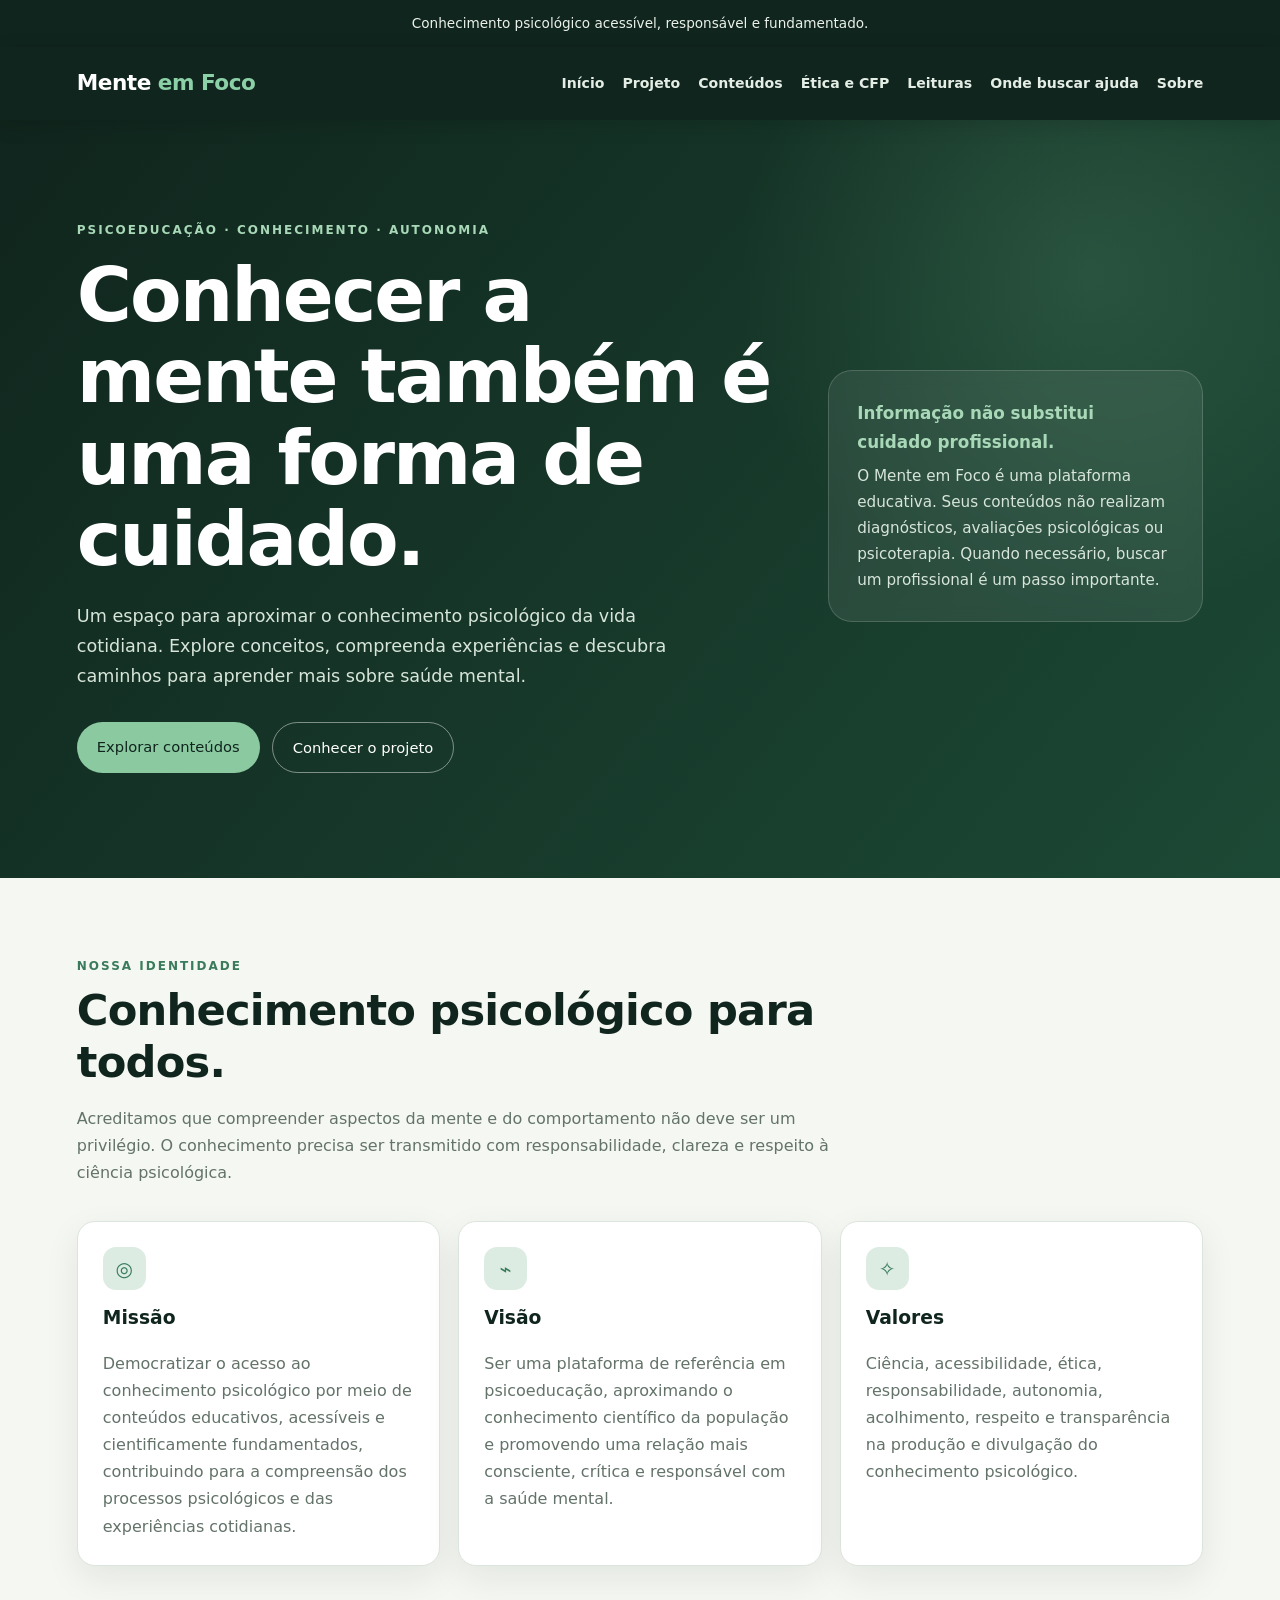
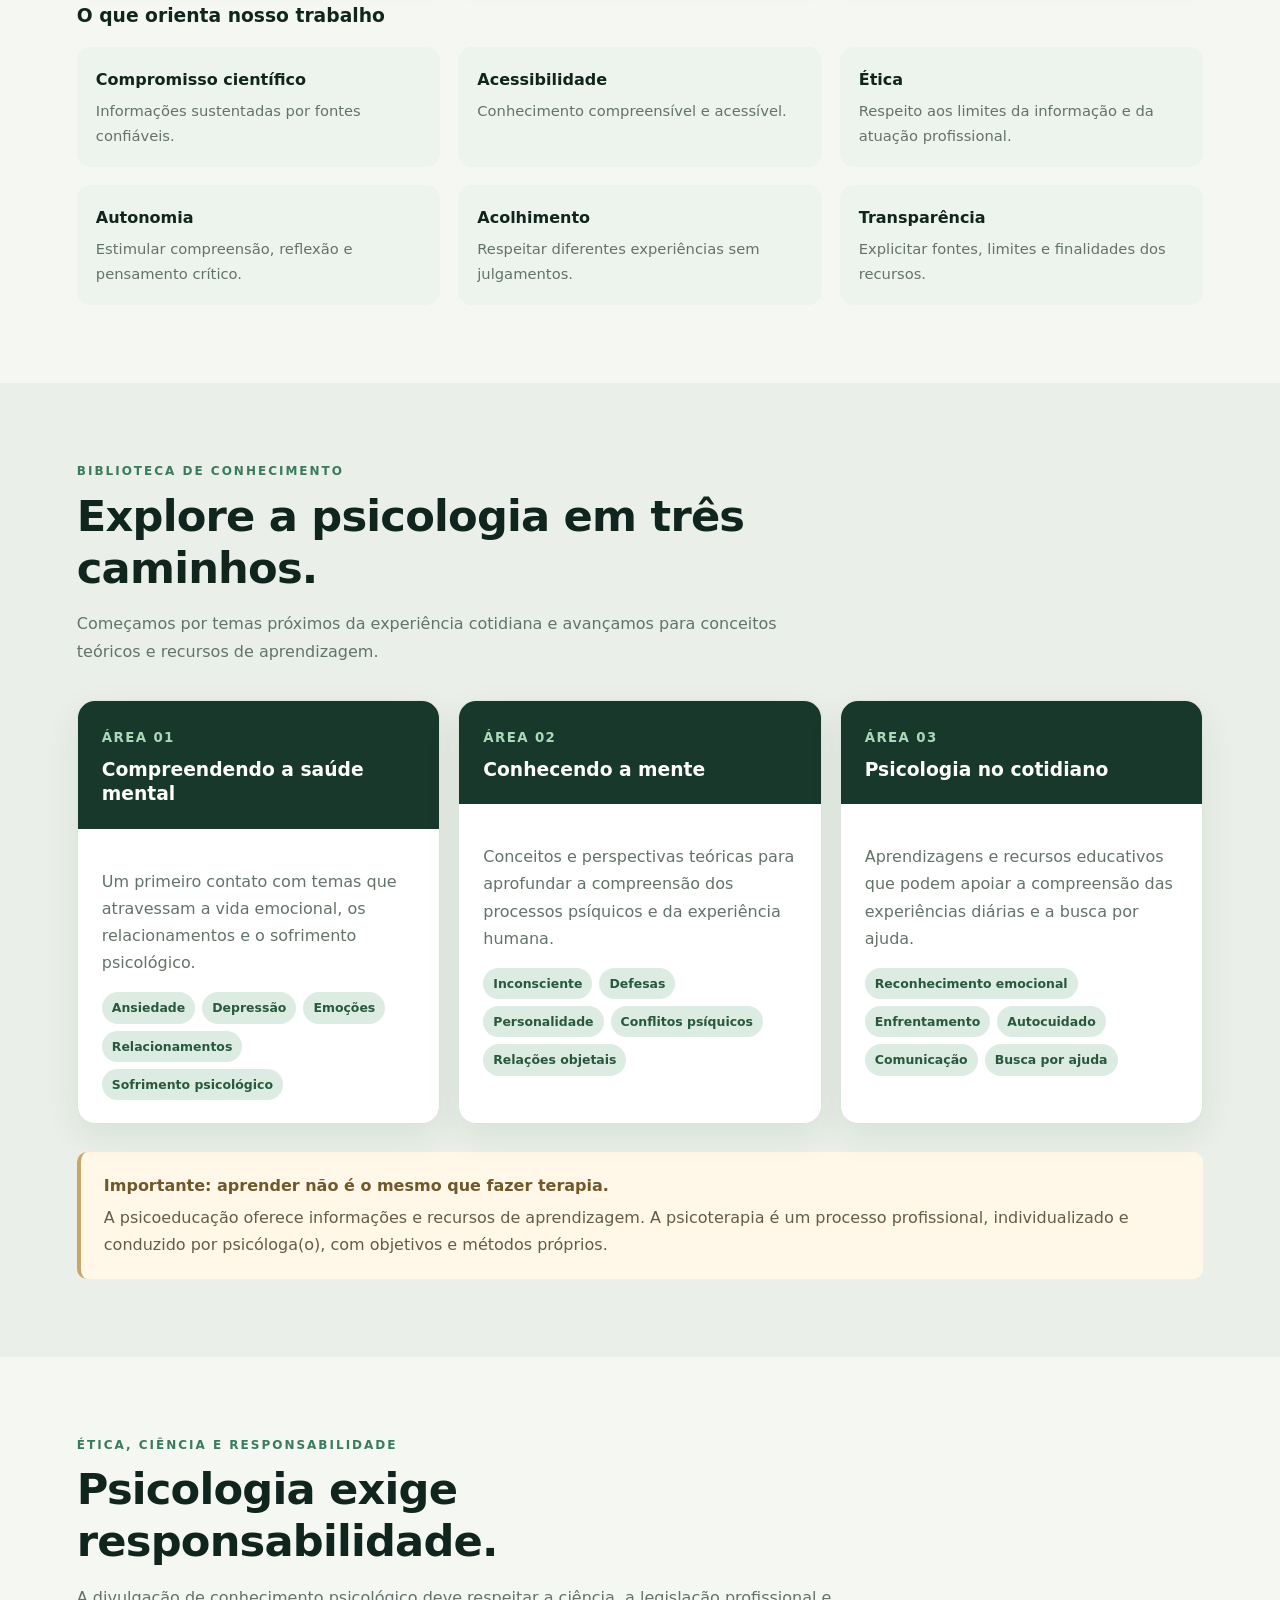
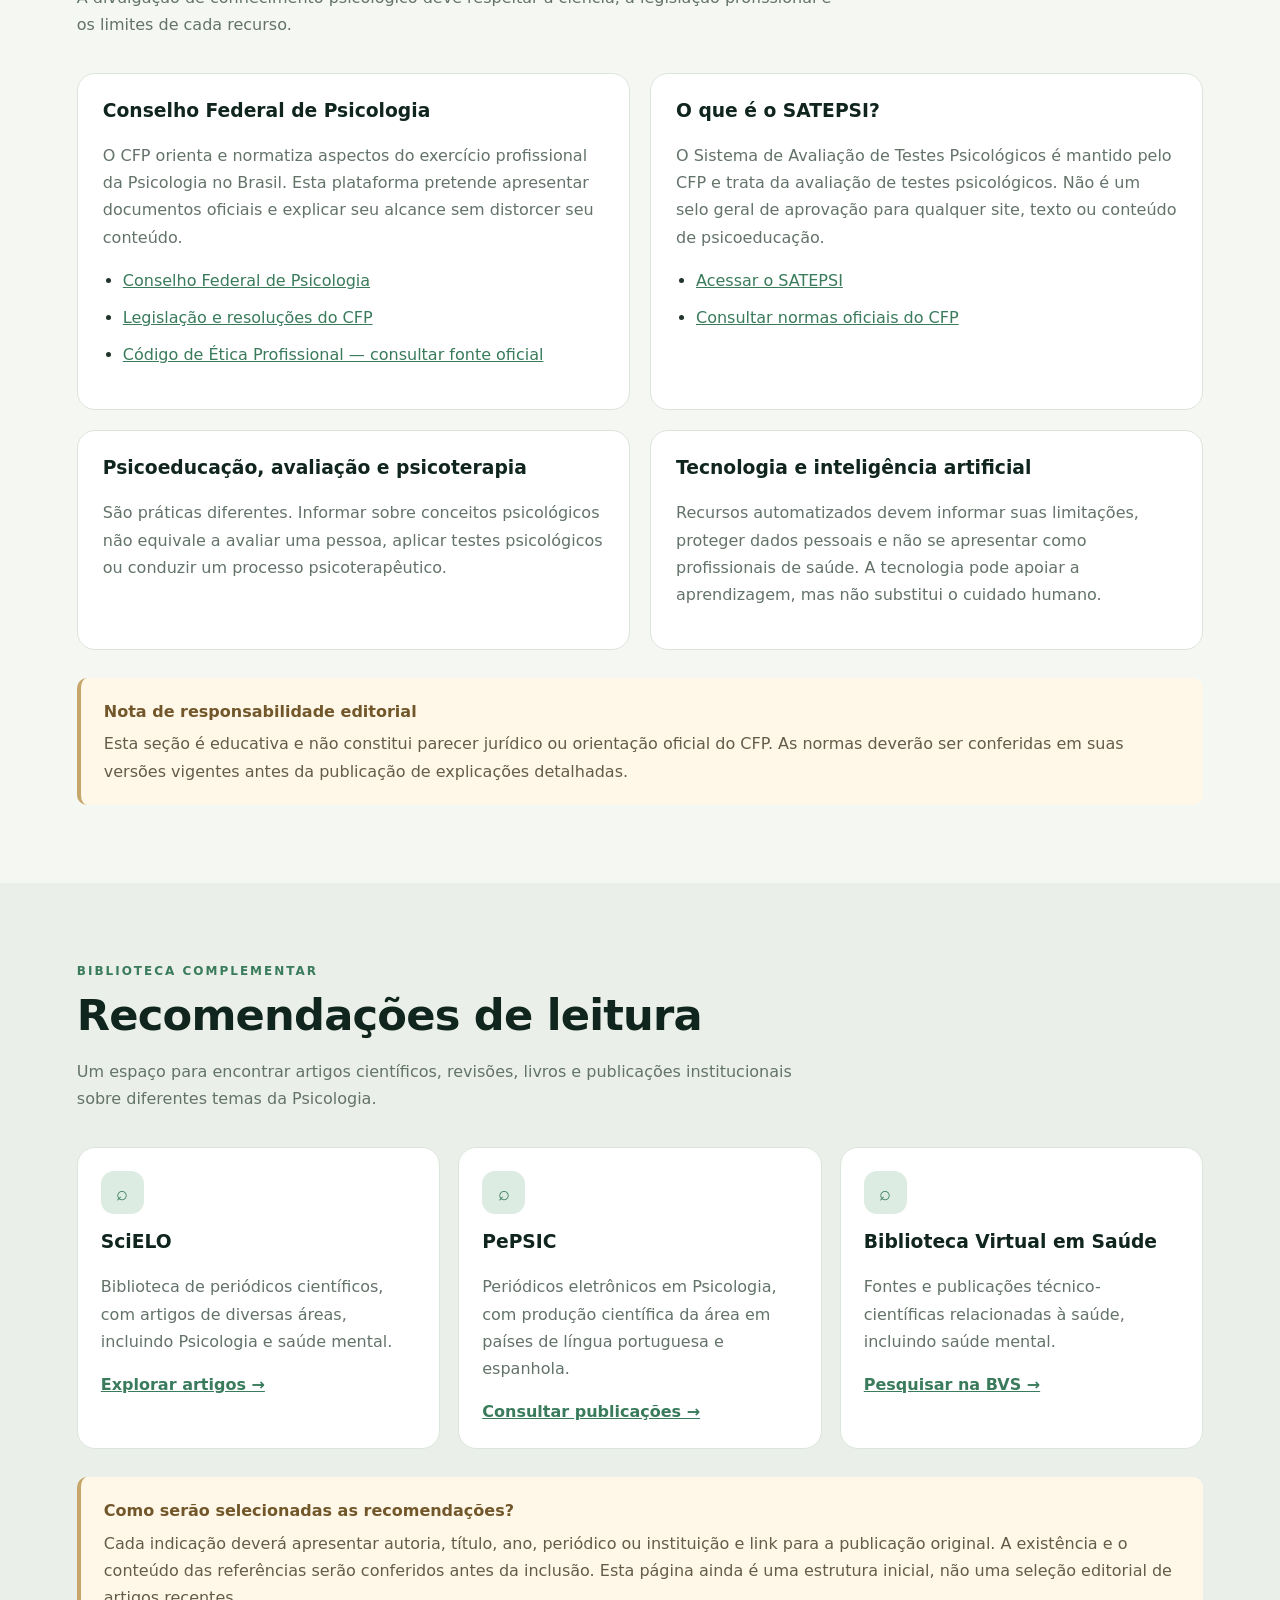
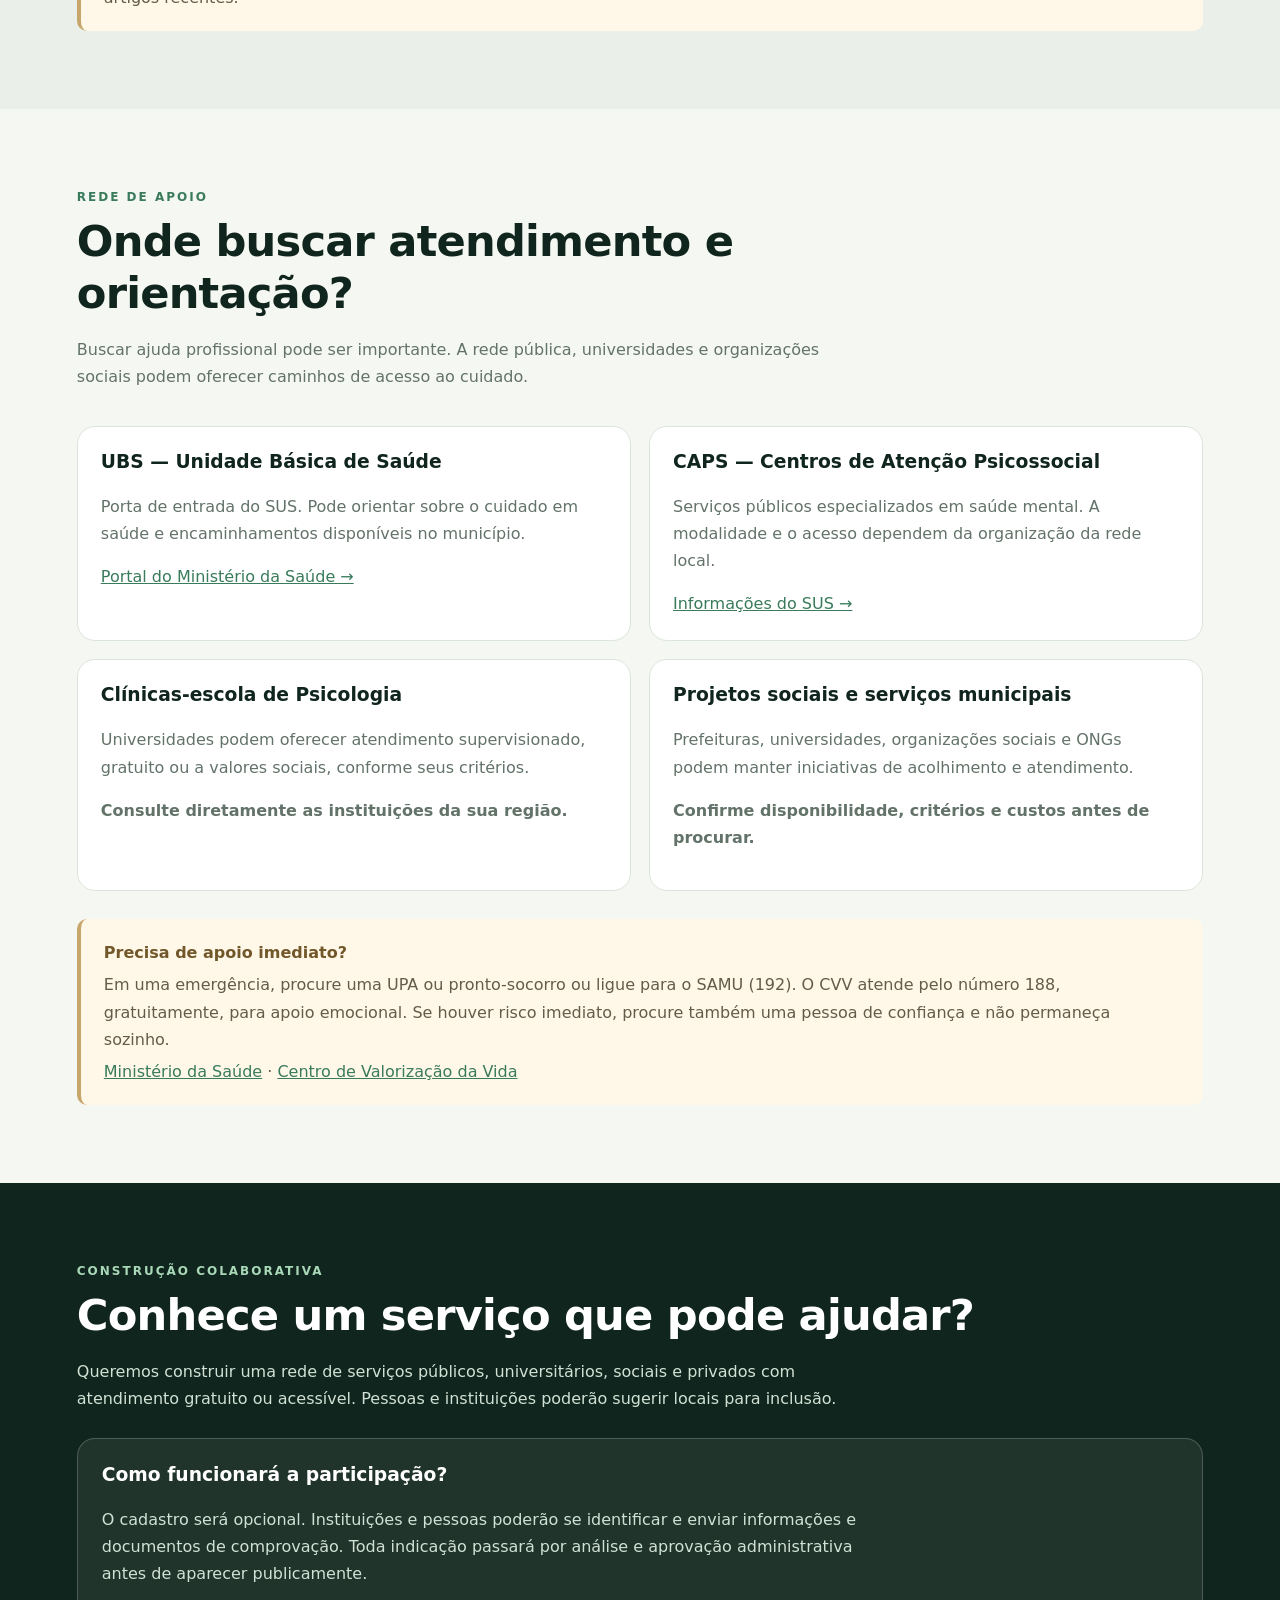
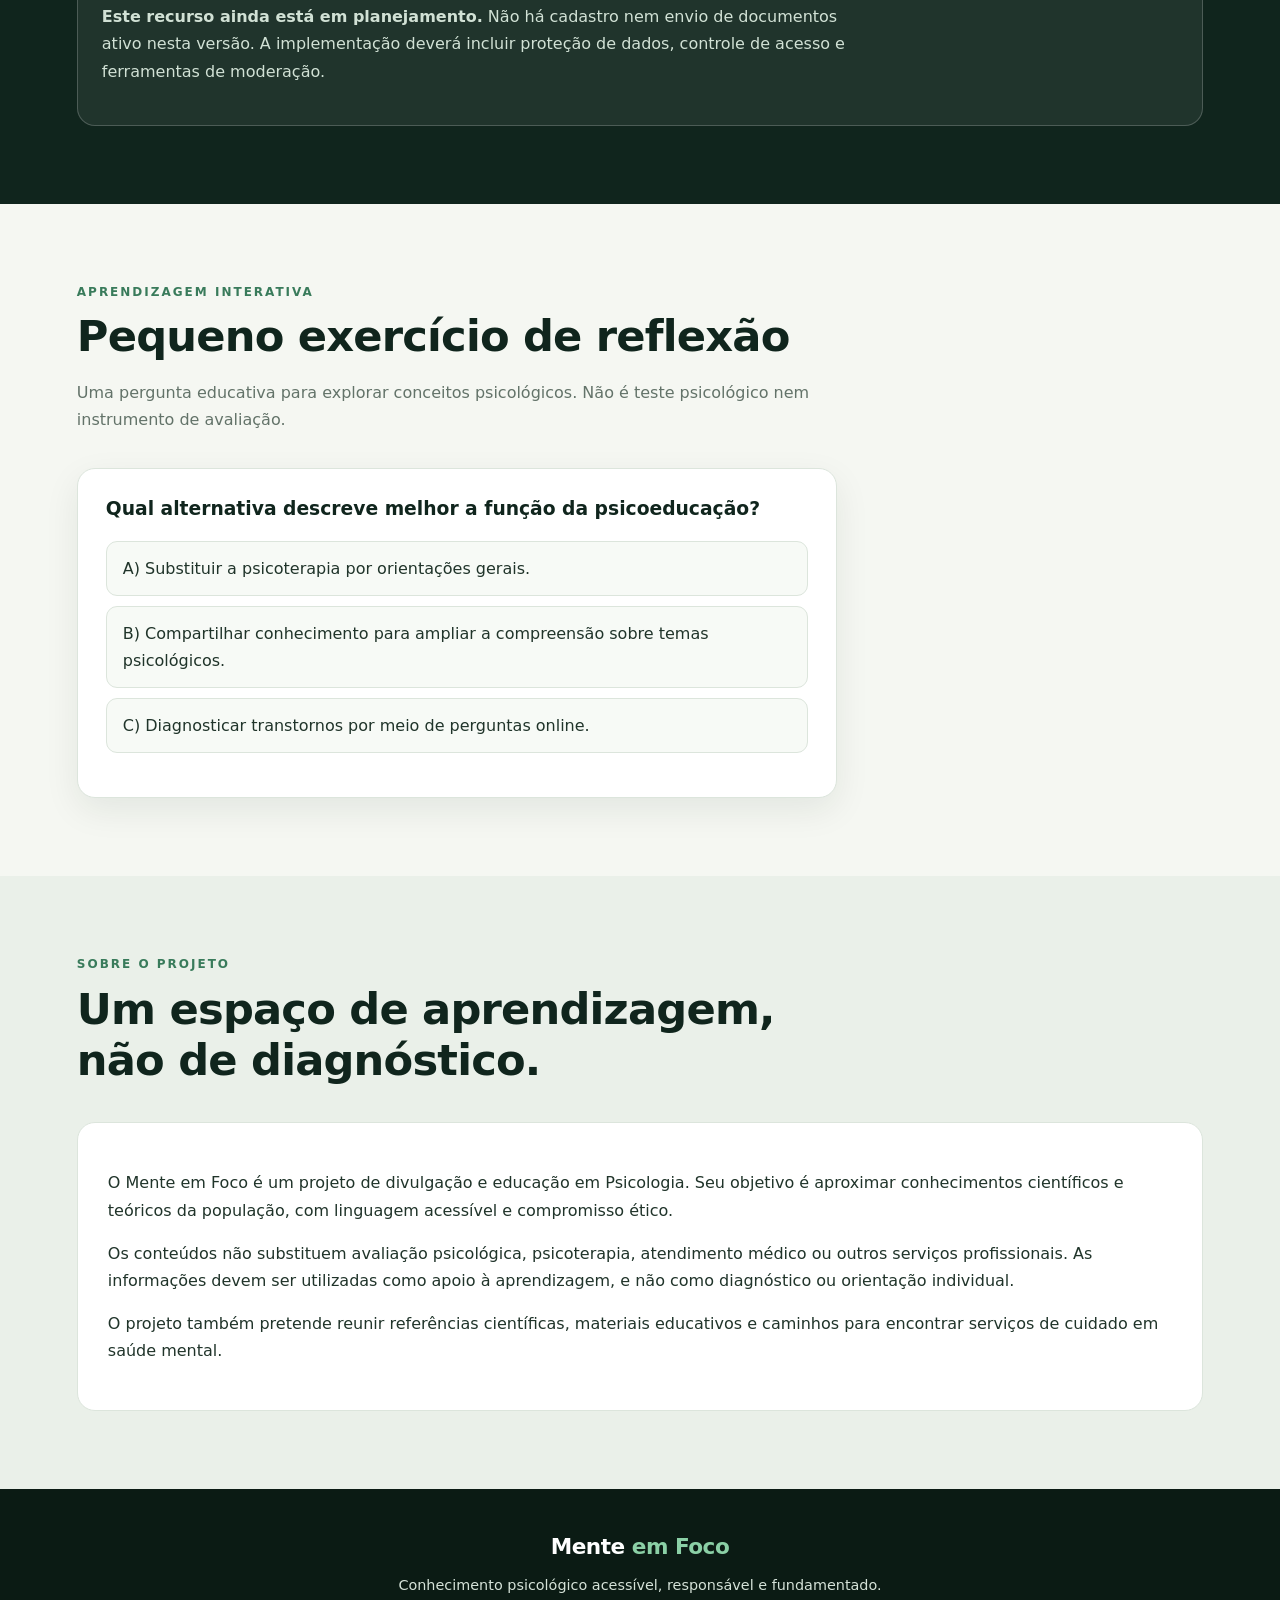
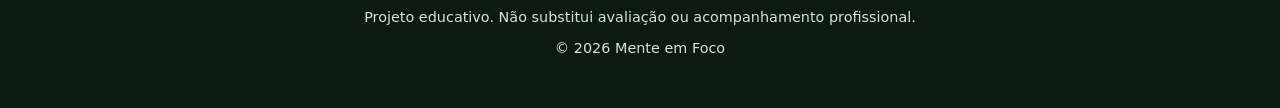
==== index.html @ b9259318 "Atualização da estrutura do Mente em Foco" ====
<!DOCTYPE html>
<html lang="pt-BR">
<head>
  <meta charset="UTF-8">
  <meta name="viewport" content="width=device-width, initial-scale=1.0">
  <meta name="description" content="Mente em Foco: conhecimento psicológico acessível, responsável e fundamentado.">
  <meta name="theme-color" content="#10251d">
  <title>Mente em Foco | Conhecimento psicológico para todos</title>

  <style>
    :root {
      --forest: #10251d;
      --forest-2: #18382b;
      --green: #397b5b;
      --mint: #dcece2;
      --cream: #f5f7f2;
      --white: #ffffff;
      --ink: #20342a;
      --muted: #637369;
      --gold: #c6a66b;
      --line: #dce5dc;
      --shadow: 0 12px 35px rgba(16,37,29,.08);
      --radius: 18px;
    }

    * { box-sizing: border-box; scroll-behavior: smooth; }

    body {
      margin: 0;
      font-family: Inter, system-ui, -apple-system, BlinkMacSystemFont, "Segoe UI", sans-serif;
      background: var(--cream);
      color: var(--ink);
      line-height: 1.7;
    }

    a { color: var(--green); }
    a:focus-visible, button:focus-visible {
      outline: 3px solid var(--gold);
      outline-offset: 3px;
    }

    .topbar {
      background: var(--forest);
      color: #eaf2eb;
      padding: 12px 6%;
      font-size: .85rem;
      text-align: center;
    }

    header {
      background: var(--forest);
      color: white;
      padding: 18px 6%;
      position: sticky;
      top: 0;
      z-index: 10;
      box-shadow: 0 5px 20px rgba(0,0,0,.12);
    }

    .nav-wrap {
      max-width: 1180px;
      margin: auto;
      display: flex;
      justify-content: space-between;
      align-items: center;
      gap: 24px;
    }

    .brand {
      color: white;
      text-decoration: none;
      font-size: 1.35rem;
      font-weight: 800;
      letter-spacing: -.5px;
      white-space: nowrap;
    }

    .brand span { color: #8bd0a6; }

    nav {
      display: flex;
      flex-wrap: wrap;
      justify-content: flex-end;
      gap: 7px 18px;
    }

    nav a {
      color: #e4eee6;
      text-decoration: none;
      font-size: .88rem;
      font-weight: 600;
    }

    nav a:hover { color: #9bd8b1; }

    .hero {
      background:
        radial-gradient(circle at 85% 20%, rgba(113,177,137,.2), transparent 28%),
        linear-gradient(130deg, #10251d, #1c4935);
      color: white;
      padding: 100px 6% 105px;
    }

    .hero-inner {
      max-width: 1180px;
      margin: auto;
      display: grid;
      grid-template-columns: 1.3fr .7fr;
      align-items: center;
      gap: 55px;
    }

    .eyebrow {
      color: #a8d8b7;
      text-transform: uppercase;
      letter-spacing: 2px;
      font-size: .75rem;
      font-weight: 800;
    }

    h1 {
      font-size: clamp(2.5rem, 6vw, 4.7rem);
      line-height: 1.08;
      letter-spacing: -2px;
      margin: 15px 0 22px;
    }

    .hero p {
      color: #d7e5da;
      max-width: 650px;
      font-size: 1.1rem;
    }

    .hero-actions {
      display: flex;
      flex-wrap: wrap;
      gap: 12px;
      margin-top: 30px;
    }

    .button {
      display: inline-block;
      padding: 12px 20px;
      border-radius: 999px;
      background: #8bc9a1;
      color: #10251d;
      text-decoration: none;
      font-weight: 800;
      border: 0;
      cursor: pointer;
      font: inherit;
      font-size: .92rem;
    }

    .button.secondary {
      background: transparent;
      color: white;
      border: 1px solid rgba(255,255,255,.45);
    }

    .hero-panel {
      background: rgba(255,255,255,.08);
      border: 1px solid rgba(255,255,255,.16);
      padding: 28px;
      border-radius: 24px;
      backdrop-filter: blur(8px);
    }

    .hero-panel strong {
      display: block;
      color: #a8d8b7;
      font-size: 1.05rem;
      margin-bottom: 8px;
    }

    .hero-panel p { font-size: .95rem; margin: 0; }

    section { padding: 78px 6%; }

    .section-inner {
      max-width: 1180px;
      margin: auto;
    }

    .section-heading {
      max-width: 760px;
      margin-bottom: 35px;
    }

    .section-heading .eyebrow { color: var(--green); }

    h2 {
      font-size: clamp(1.9rem, 4vw, 2.7rem);
      line-height: 1.2;
      letter-spacing: -.8px;
      color: var(--forest);
      margin: 9px 0 13px;
    }

    h3 {
      color: var(--forest);
      line-height: 1.3;
      margin-top: 0;
    }

    .section-heading p { color: var(--muted); }

    .intro-grid, .values-grid, .cards-grid, .resource-grid {
      display: grid;
      grid-template-columns: repeat(3, 1fr);
      gap: 18px;
    }

    .card {
      background: white;
      border: 1px solid var(--line);
      border-radius: var(--radius);
      padding: 25px;
      box-shadow: var(--shadow);
    }

    .card p { color: var(--muted); margin-bottom: 0; }

    .card-icon {
      width: 43px;
      height: 43px;
      border-radius: 13px;
      background: var(--mint);
      color: var(--green);
      display: grid;
      place-items: center;
      font-size: 1.25rem;
      margin-bottom: 16px;
    }

    .values-grid { grid-template-columns: repeat(3, 1fr); }

    .value-card {
      background: #edf3ed;
      border-radius: 14px;
      padding: 19px;
    }

    .value-card strong { color: var(--forest); }
    .value-card p { color: var(--muted); margin: 5px 0 0; font-size: .92rem; }

    .areas { background: #eaf0e9; }

    .area-card {
      background: white;
      border-radius: var(--radius);
      overflow: hidden;
      border: 1px solid var(--line);
      box-shadow: var(--shadow);
    }

    .area-top {
      padding: 22px 24px;
      background: var(--forest-2);
      color: white;
    }

    .area-top small {
      color: #a9d9b8;
      text-transform: uppercase;
      letter-spacing: 1.4px;
      font-weight: 800;
    }

    .area-top h3 { color: white; margin: 8px 0 0; }

    .area-content { padding: 23px 24px; }
    .area-content p { color: var(--muted); }
    .tag-list { display: flex; flex-wrap: wrap; gap: 7px; margin-top: 15px; }

    .tag {
      background: var(--mint);
      color: #28583e;
      border-radius: 999px;
      padding: 5px 10px;
      font-size: .78rem;
      font-weight: 700;
    }

    .notice {
      background: #fff8e9;
      border-left: 4px solid var(--gold);
      padding: 20px 23px;
      border-radius: 10px;
      margin-top: 28px;
    }

    .notice strong { color: #72572a; }
    .notice p { margin: 5px 0 0; color: #655b49; }

    .ethics-grid {
      display: grid;
      grid-template-columns: 1fr 1fr;
      gap: 20px;
    }

    .ethics-box {
      background: white;
      padding: 25px;
      border: 1px solid var(--line);
      border-radius: var(--radius);
    }

    .ethics-box p { color: var(--muted); }

    .link-list { padding-left: 20px; }
    .link-list li { margin: 10px 0; }

    .reading { background: #eaf0e9; }

    .resource-card {
      background: white;
      padding: 23px;
      border: 1px solid var(--line);
      border-radius: var(--radius);
    }

    .resource-card p { color: var(--muted); }
    .resource-card a { font-weight: 700; }

    .services-grid {
      display: grid;
      grid-template-columns: repeat(2, 1fr);
      gap: 18px;
    }

    .service-card {
      background: white;
      border: 1px solid var(--line);
      padding: 23px;
      border-radius: var(--radius);
    }

    .service-card p { color: var(--muted); }

    .contribute {
      background: var(--forest);
      color: white;
    }

    .contribute h2 { color: white; }
    .contribute p { color: #d1e1d5; max-width: 780px; }

    .contribute-panel {
      margin-top: 25px;
      border: 1px solid rgba(255,255,255,.2);
      background: rgba(255,255,255,.07);
      padding: 24px;
      border-radius: var(--radius);
    }

    .quiz {
      background: white;
      border: 1px solid var(--line);
      border-radius: var(--radius);
      padding: 28px;
      max-width: 760px;
      box-shadow: var(--shadow);
    }

    .quiz button {
      display: block;
      width: 100%;
      text-align: left;
      margin: 10px 0;
      padding: 13px 16px;
      border: 1px solid var(--line);
      border-radius: 11px;
      background: #f7faf6;
      color: var(--ink);
      cursor: pointer;
      font: inherit;
    }

    .quiz button:hover { background: var(--mint); }
    #quiz-result { font-weight: 700; margin-top: 15px; }

    .about { background: #eaf0e9; }

    .about-panel {
      background: white;
      border-radius: var(--radius);
      padding: 30px;
      border: 1px solid var(--line);
    }

    footer {
      background: #0b1b14;
      color: #d5e2d8;
      padding: 40px 6%;
      text-align: center;
    }

    footer p { margin: 7px 0; font-size: .9rem; }
    footer a { color: #9bd8b1; }

    @media (max-width: 850px) {
      .hero-inner { grid-template-columns: 1fr; }
      .intro-grid, .cards-grid, .values-grid { grid-template-columns: repeat(2, 1fr); }
      .nav-wrap { align-items: flex-start; flex-direction: column; }
      nav { justify-content: flex-start; }
    }

    @media (max-width: 600px) {
      section { padding: 58px 5%; }
      .hero { padding: 70px 5%; }
      .intro-grid, .cards-grid, .values-grid, .ethics-grid, .services-grid {
        grid-template-columns: 1fr;
      }
      nav { gap: 8px 13px; }
      nav a { font-size: .82rem; }
      h1 { letter-spacing: -1px; }
    }
  </style>
</head>

<body>
  <div class="topbar">
    Conhecimento psicológico acessível, responsável e fundamentado.
  </div>

  <header>
    <div class="nav-wrap">
      <a class="brand" href="#inicio">Mente <span>em Foco</span></a>
      <nav aria-label="Navegação principal">
        <a href="#inicio">Início</a>
        <a href="#proposito">Projeto</a>
        <a href="#conteudos">Conteúdos</a>
        <a href="#etica">Ética e CFP</a>
        <a href="#leituras">Leituras</a>
        <a href="#servicos">Onde buscar ajuda</a>
        <a href="#sobre">Sobre</a>
      </nav>
    </div>
  </header>

  <main>
    <section class="hero" id="inicio">
      <div class="hero-inner">
        <div>
          <div class="eyebrow">Psicoeducação · Conhecimento · Autonomia</div>
          <h1>Conhecer a mente também é uma forma de cuidado.</h1>
          <p>
            Um espaço para aproximar o conhecimento psicológico da vida cotidiana.
            Explore conceitos, compreenda experiências e descubra caminhos para
            aprender mais sobre saúde mental.
          </p>
          <div class="hero-actions">
            <a class="button" href="#conteudos">Explorar conteúdos</a>
            <a class="button secondary" href="#proposito">Conhecer o projeto</a>
          </div>
        </div>
        <aside class="hero-panel">
          <strong>Informação não substitui cuidado profissional.</strong>
          <p>
            O Mente em Foco é uma plataforma educativa. Seus conteúdos não
            realizam diagnósticos, avaliações psicológicas ou psicoterapia.
            Quando necessário, buscar um profissional é um passo importante.
          </p>
        </aside>
      </div>
    </section>

    <section id="proposito">
      <div class="section-inner">
        <div class="section-heading">
          <div class="eyebrow">Nossa identidade</div>
          <h2>Conhecimento psicológico para todos.</h2>
          <p>
            Acreditamos que compreender aspectos da mente e do comportamento
            não deve ser um privilégio. O conhecimento precisa ser transmitido
            com responsabilidade, clareza e respeito à ciência psicológica.
          </p>
        </div>

        <div class="intro-grid">
          <article class="card">
            <div class="card-icon">◎</div>
            <h3>Missão</h3>
            <p>
              Democratizar o acesso ao conhecimento psicológico por meio de
              conteúdos educativos, acessíveis e cientificamente fundamentados,
              contribuindo para a compreensão dos processos psicológicos e das
              experiências cotidianas.
            </p>
          </article>

          <article class="card">
            <div class="card-icon">⌁</div>
            <h3>Visão</h3>
            <p>
              Ser uma plataforma de referência em psicoeducação, aproximando
              o conhecimento científico da população e promovendo uma relação
              mais consciente, crítica e responsável com a saúde mental.
            </p>
          </article>

          <article class="card">
            <div class="card-icon">✧</div>
            <h3>Valores</h3>
            <p>
              Ciência, acessibilidade, ética, responsabilidade, autonomia,
              acolhimento, respeito e transparência na produção e divulgação
              do conhecimento psicológico.
            </p>
          </article>
        </div>

        <h3 style="margin-top:38px;">O que orienta nosso trabalho</h3>
        <div class="values-grid">
          <div class="value-card"><strong>Compromisso científico</strong><p>Informações sustentadas por fontes confiáveis.</p></div>
          <div class="value-card"><strong>Acessibilidade</strong><p>Conhecimento compreensível e acessível.</p></div>
          <div class="value-card"><strong>Ética</strong><p>Respeito aos limites da informação e da atuação profissional.</p></div>
          <div class="value-card"><strong>Autonomia</strong><p>Estimular compreensão, reflexão e pensamento crítico.</p></div>
          <div class="value-card"><strong>Acolhimento</strong><p>Respeitar diferentes experiências sem julgamentos.</p></div>
          <div class="value-card"><strong>Transparência</strong><p>Explicitar fontes, limites e finalidades dos recursos.</p></div>
        </div>
      </div>
    </section>

    <section class="areas" id="conteudos">
      <div class="section-inner">
        <div class="section-heading">
          <div class="eyebrow">Biblioteca de conhecimento</div>
          <h2>Explore a psicologia em três caminhos.</h2>
          <p>
            Começamos por temas próximos da experiência cotidiana e avançamos
            para conceitos teóricos e recursos de aprendizagem.
          </p>
        </div>

        <div class="cards-grid">
          <article class="area-card">
            <div class="area-top">
              <small>Área 01</small>
              <h3>Compreendendo a saúde mental</h3>
            </div>
            <div class="area-content">
              <p>
                Um primeiro contato com temas que atravessam a vida emocional,
                os relacionamentos e o sofrimento psicológico.
              </p>
              <div class="tag-list">
                <span class="tag">Ansiedade</span>
                <span class="tag">Depressão</span>
                <span class="tag">Emoções</span>
                <span class="tag">Relacionamentos</span>
                <span class="tag">Sofrimento psicológico</span>
              </div>
            </div>
          </article>

          <article class="area-card">
            <div class="area-top">
              <small>Área 02</small>
              <h3>Conhecendo a mente</h3>
            </div>
            <div class="area-content">
              <p>
                Conceitos e perspectivas teóricas para aprofundar a compreensão
                dos processos psíquicos e da experiência humana.
              </p>
              <div class="tag-list">
                <span class="tag">Inconsciente</span>
                <span class="tag">Defesas</span>
                <span class="tag">Personalidade</span>
                <span class="tag">Conflitos psíquicos</span>
                <span class="tag">Relações objetais</span>
              </div>
            </div>
          </article>

          <article class="area-card">
            <div class="area-top">
              <small>Área 03</small>
              <h3>Psicologia no cotidiano</h3>
            </div>
            <div class="area-content">
              <p>
                Aprendizagens e recursos educativos que podem apoiar a
                compreensão das experiências diárias e a busca por ajuda.
              </p>
              <div class="tag-list">
                <span class="tag">Reconhecimento emocional</span>
                <span class="tag">Enfrentamento</span>
                <span class="tag">Autocuidado</span>
                <span class="tag">Comunicação</span>
                <span class="tag">Busca por ajuda</span>
              </div>
            </div>
          </article>
        </div>

        <div class="notice">
          <strong>Importante: aprender não é o mesmo que fazer terapia.</strong>
          <p>
            A psicoeducação oferece informações e recursos de aprendizagem.
            A psicoterapia é um processo profissional, individualizado e
            conduzido por psicóloga(o), com objetivos e métodos próprios.
          </p>
        </div>
      </div>
    </section>

    <section id="etica">
      <div class="section-inner">
        <div class="section-heading">
          <div class="eyebrow">Ética, ciência e responsabilidade</div>
          <h2>Psicologia exige responsabilidade.</h2>
          <p>
            A divulgação de conhecimento psicológico deve respeitar a ciência,
            a legislação profissional e os limites de cada recurso.
          </p>
        </div>

        <div class="ethics-grid">
          <article class="ethics-box">
            <h3>Conselho Federal de Psicologia</h3>
            <p>
              O CFP orienta e normatiza aspectos do exercício profissional
              da Psicologia no Brasil. Esta plataforma pretende apresentar
              documentos oficiais e explicar seu alcance sem distorcer
              seu conteúdo.
            </p>
            <ul class="link-list">
              <li><a href="https://site.cfp.org.br/" target="_blank" rel="noopener">Conselho Federal de Psicologia</a></li>
              <li><a href="https://site.cfp.org.br/legislacao/" target="_blank" rel="noopener">Legislação e resoluções do CFP</a></li>
              <li><a href="https://site.cfp.org.br/" target="_blank" rel="noopener">Código de Ética Profissional — consultar fonte oficial</a></li>
            </ul>
          </article>

          <article class="ethics-box">
            <h3>O que é o SATEPSI?</h3>
            <p>
              O Sistema de Avaliação de Testes Psicológicos é mantido pelo
              CFP e trata da avaliação de testes psicológicos. Não é um selo
              geral de aprovação para qualquer site, texto ou conteúdo
              de psicoeducação.
            </p>
            <ul class="link-list">
              <li><a href="https://satepsi.cfp.org.br/" target="_blank" rel="noopener">Acessar o SATEPSI</a></li>
              <li><a href="https://site.cfp.org.br/" target="_blank" rel="noopener">Consultar normas oficiais do CFP</a></li>
            </ul>
          </article>

          <article class="ethics-box">
            <h3>Psicoeducação, avaliação e psicoterapia</h3>
            <p>
              São práticas diferentes. Informar sobre conceitos psicológicos
              não equivale a avaliar uma pessoa, aplicar testes psicológicos
              ou conduzir um processo psicoterapêutico.
            </p>
          </article>

          <article class="ethics-box">
            <h3>Tecnologia e inteligência artificial</h3>
            <p>
              Recursos automatizados devem informar suas limitações, proteger
              dados pessoais e não se apresentar como profissionais de saúde.
              A tecnologia pode apoiar a aprendizagem, mas não substitui
              o cuidado humano.
            </p>
          </article>
        </div>

        <div class="notice">
          <strong>Nota de responsabilidade editorial</strong>
          <p>
            Esta seção é educativa e não constitui parecer jurídico ou
            orientação oficial do CFP. As normas deverão ser conferidas
            em suas versões vigentes antes da publicação de explicações
            detalhadas.
          </p>
        </div>
      </div>
    </section>

    <section class="reading" id="leituras">
      <div class="section-inner">
        <div class="section-heading">
          <div class="eyebrow">Biblioteca complementar</div>
          <h2>Recomendações de leitura</h2>
          <p>
            Um espaço para encontrar artigos científicos, revisões, livros
            e publicações institucionais sobre diferentes temas da Psicologia.
          </p>
        </div>

        <div class="resource-grid">
          <article class="resource-card">
            <div class="card-icon">⌕</div>
            <h3>SciELO</h3>
            <p>
              Biblioteca de periódicos científicos, com artigos de diversas
              áreas, incluindo Psicologia e saúde mental.
            </p>
            <a href="https://www.scielo.br/" target="_blank" rel="noopener">Explorar artigos →</a>
          </article>

          <article class="resource-card">
            <div class="card-icon">⌕</div>
            <h3>PePSIC</h3>
            <p>
              Periódicos eletrônicos em Psicologia, com produção científica
              da área em países de língua portuguesa e espanhola.
            </p>
            <a href="https://pepsic.bvsalud.org/" target="_blank" rel="noopener">Consultar publicações →</a>
          </article>

          <article class="resource-card">
            <div class="card-icon">⌕</div>
            <h3>Biblioteca Virtual em Saúde</h3>
            <p>
              Fontes e publicações técnico-científicas relacionadas à saúde,
              incluindo saúde mental.
            </p>
            <a href="https://bvsalud.org/" target="_blank" rel="noopener">Pesquisar na BVS →</a>
          </article>
        </div>

        <div class="notice">
          <strong>Como serão selecionadas as recomendações?</strong>
          <p>
            Cada indicação deverá apresentar autoria, título, ano, periódico
            ou instituição e link para a publicação original. A existência
            e o conteúdo das referências serão conferidos antes da inclusão.
            Esta página ainda é uma estrutura inicial, não uma seleção
            editorial de artigos recentes.
          </p>
        </div>
      </div>
    </section>

    <section id="servicos">
      <div class="section-inner">
        <div class="section-heading">
          <div class="eyebrow">Rede de apoio</div>
          <h2>Onde buscar atendimento e orientação?</h2>
          <p>
            Buscar ajuda profissional pode ser importante. A rede pública,
            universidades e organizações sociais podem oferecer caminhos
            de acesso ao cuidado.
          </p>
        </div>

        <div class="services-grid">
          <article class="service-card">
            <h3>UBS — Unidade Básica de Saúde</h3>
            <p>
              Porta de entrada do SUS. Pode orientar sobre o cuidado em saúde
              e encaminhamentos disponíveis no município.
            </p>
            <a href="https://www.gov.br/saude/pt-br" target="_blank" rel="noopener">Portal do Ministério da Saúde →</a>
          </article>

          <article class="service-card">
            <h3>CAPS — Centros de Atenção Psicossocial</h3>
            <p>
              Serviços públicos especializados em saúde mental. A modalidade
              e o acesso dependem da organização da rede local.
            </p>
            <a href="https://www.gov.br/saude/pt-br" target="_blank" rel="noopener">Informações do SUS →</a>
          </article>

          <article class="service-card">
            <h3>Clínicas-escola de Psicologia</h3>
            <p>
              Universidades podem oferecer atendimento supervisionado,
              gratuito ou a valores sociais, conforme seus critérios.
            </p>
            <p><strong>Consulte diretamente as instituições da sua região.</strong></p>
          </article>

          <article class="service-card">
            <h3>Projetos sociais e serviços municipais</h3>
            <p>
              Prefeituras, universidades, organizações sociais e ONGs podem
              manter iniciativas de acolhimento e atendimento.
            </p>
            <p><strong>Confirme disponibilidade, critérios e custos antes de procurar.</strong></p>
          </article>
        </div>

        <div class="notice">
          <strong>Precisa de apoio imediato?</strong>
          <p>
            Em uma emergência, procure uma UPA ou pronto-socorro ou ligue
            para o SAMU (192). O CVV atende pelo número 188, gratuitamente,
            para apoio emocional. Se houver risco imediato, procure também
            uma pessoa de confiança e não permaneça sozinho.
          </p>
          <p>
            <a href="https://www.gov.br/saude/pt-br" target="_blank" rel="noopener">Ministério da Saúde</a>
            ·
            <a href="https://www.cvv.org.br/" target="_blank" rel="noopener">Centro de Valorização da Vida</a>
          </p>
        </div>
      </div>
    </section>

    <section class="contribute" id="participar">
      <div class="section-inner">
        <div class="eyebrow">Construção colaborativa</div>
        <h2>Conhece um serviço que pode ajudar?</h2>
        <p>
          Queremos construir uma rede de serviços públicos, universitários,
          sociais e privados com atendimento gratuito ou acessível.
          Pessoas e instituições poderão sugerir locais para inclusão.
        </p>
        <div class="contribute-panel">
          <h3 style="color:white;">Como funcionará a participação?</h3>
          <p>
            O cadastro será opcional. Instituições e pessoas poderão se
            identificar e enviar informações e documentos de comprovação.
            Toda indicação passará por análise e aprovação administrativa
            antes de aparecer publicamente.
          </p>
          <p>
            <strong>Este recurso ainda está em planejamento.</strong>
            Não há cadastro nem envio de documentos ativo nesta versão.
            A implementação deverá incluir proteção de dados, controle
            de acesso e ferramentas de moderação.
          </p>
        </div>
      </div>
    </section>

    <section id="quiz">
      <div class="section-inner">
        <div class="section-heading">
          <div class="eyebrow">Aprendizagem interativa</div>
          <h2>Pequeno exercício de reflexão</h2>
          <p>
            Uma pergunta educativa para explorar conceitos psicológicos.
            Não é teste psicológico nem instrumento de avaliação.
          </p>
        </div>

        <div class="quiz">
          <h3>Qual alternativa descreve melhor a função da psicoeducação?</h3>
          <button type="button" onclick="answerQuiz(false)">A) Substituir a psicoterapia por orientações gerais.</button>
          <button type="button" onclick="answerQuiz(true)">B) Compartilhar conhecimento para ampliar a compreensão sobre temas psicológicos.</button>
          <button type="button" onclick="answerQuiz(false)">C) Diagnosticar transtornos por meio de perguntas online.</button>
          <p id="quiz-result" aria-live="polite"></p>
        </div>
      </div>
    </section>

    <section class="about" id="sobre">
      <div class="section-inner">
        <div class="section-heading">
          <div class="eyebrow">Sobre o projeto</div>
          <h2>Um espaço de aprendizagem, não de diagnóstico.</h2>
        </div>
        <div class="about-panel">
          <p>
            O Mente em Foco é um projeto de divulgação e educação em Psicologia.
            Seu objetivo é aproximar conhecimentos científicos e teóricos da
            população, com linguagem acessível e compromisso ético.
          </p>
          <p>
            Os conteúdos não substituem avaliação psicológica, psicoterapia,
            atendimento médico ou outros serviços profissionais. As
            informações devem ser utilizadas como apoio à aprendizagem,
            e não como diagnóstico ou orientação individual.
          </p>
          <p>
            O projeto também pretende reunir referências científicas,
            materiais educativos e caminhos para encontrar serviços
            de cuidado em saúde mental.
          </p>
        </div>
      </div>
    </section>
  </main>

  <footer>
    <a class="brand" href="#inicio">Mente <span>em Foco</span></a>
    <p>Conhecimento psicológico acessível, responsável e fundamentado.</p>
    <p>Projeto educativo. Não substitui avaliação ou acompanhamento profissional.</p>
    <p>© <span id="year"></span> Mente em Foco</p>
  </footer>

  <script>
    function answerQuiz(correct) {
      const result = document.getElementById("quiz-result");

      if (correct) {
        result.textContent = "Muito bem! A psicoeducação compartilha conhecimento e amplia a compreensão, sem substituir o cuidado profissional.";
        result.style.color = "#287449";
      } else {
        result.textContent = "Não exatamente. A psicoeducação informa e favorece a compreensão, mas não realiza diagnóstico nem substitui psicoterapia.";
        result.style.color = "#9a572c";
      }
    }

    document.getElementById("year").textContent = new Date().getFullYear();
  </script>
</body>
</html>
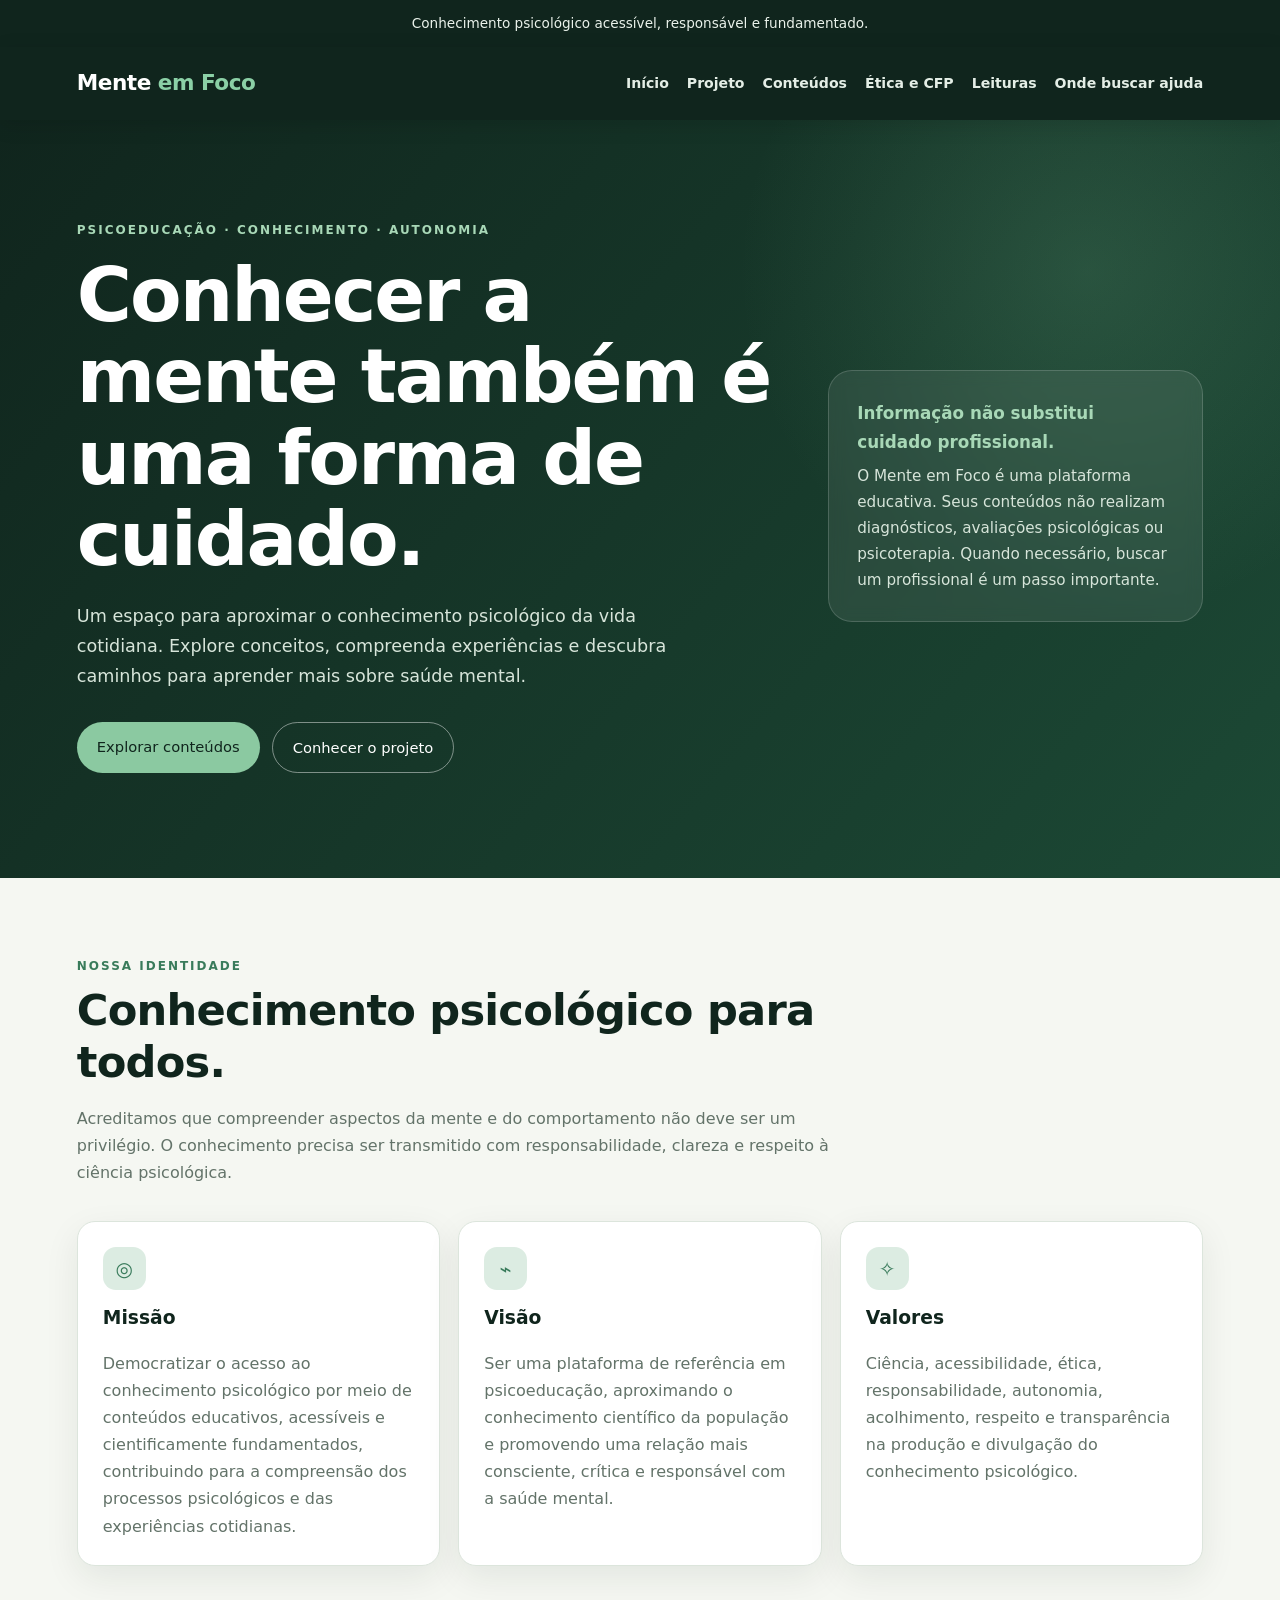
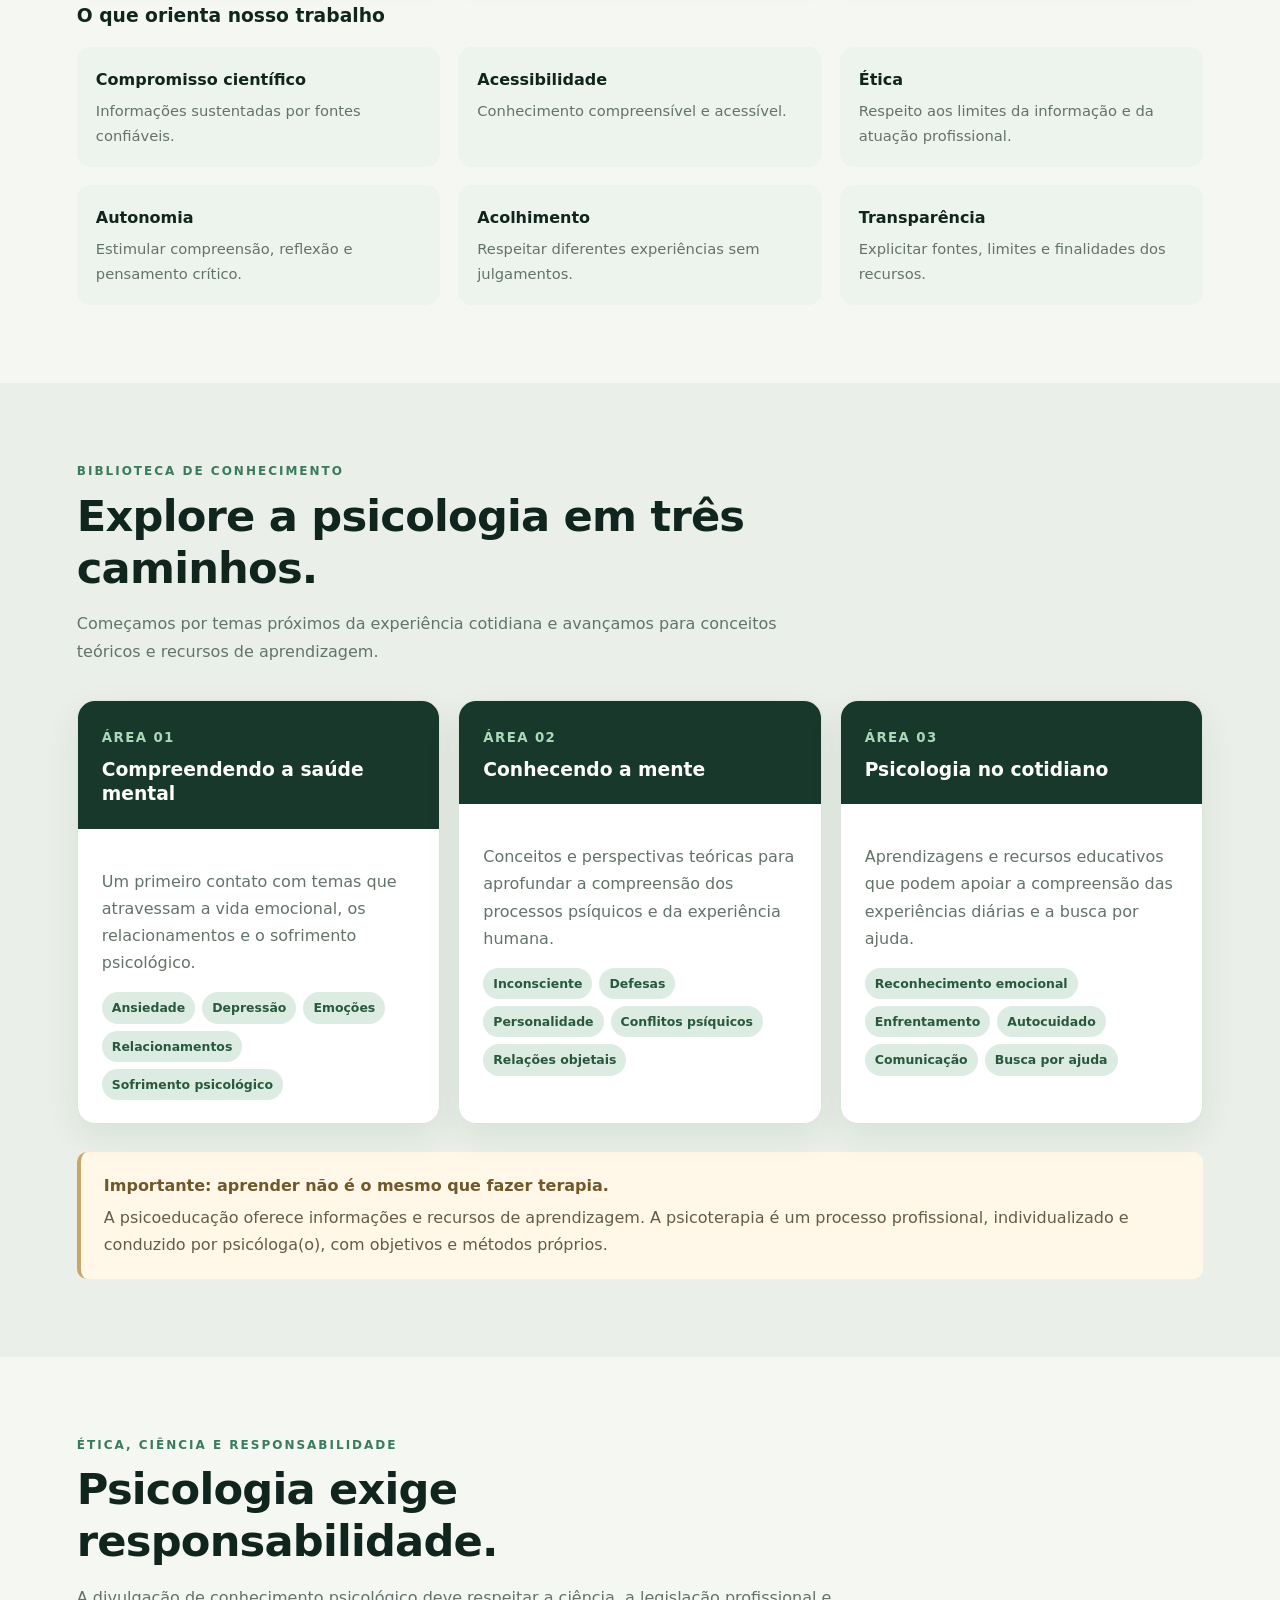
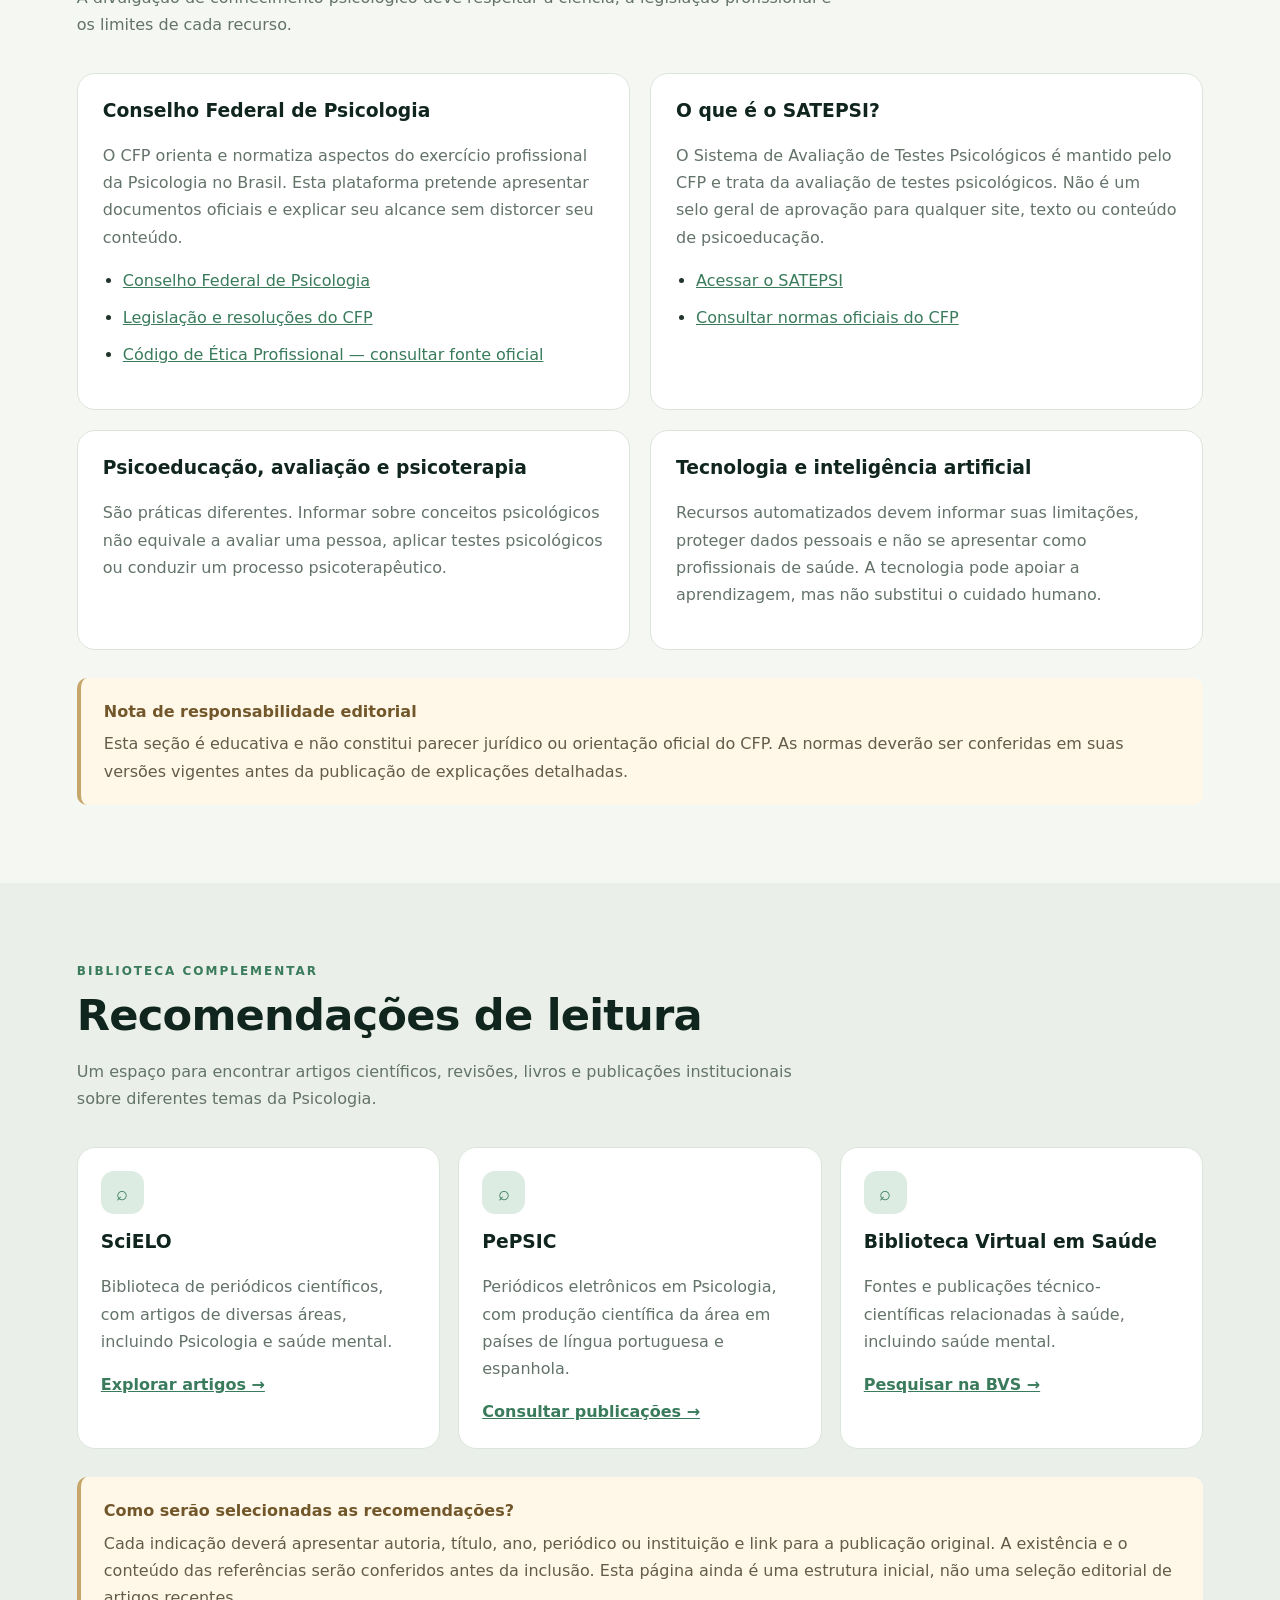
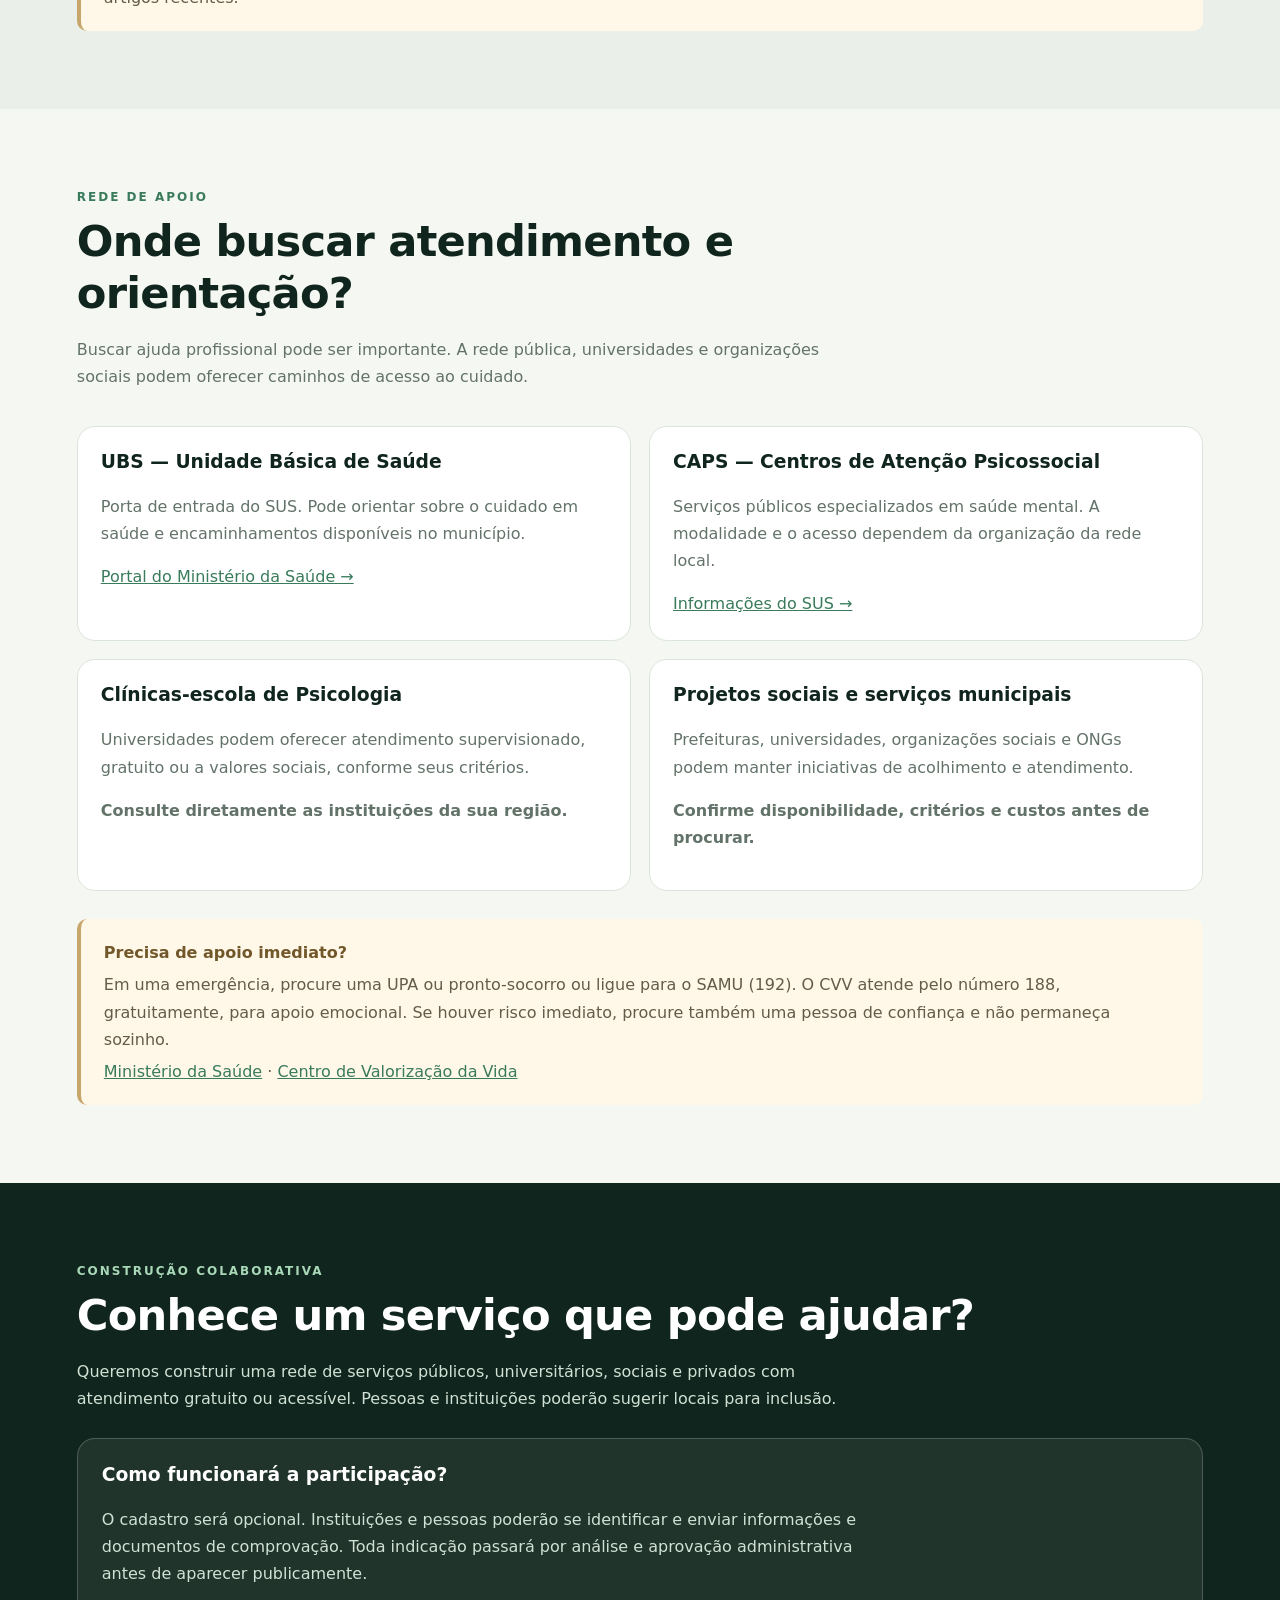
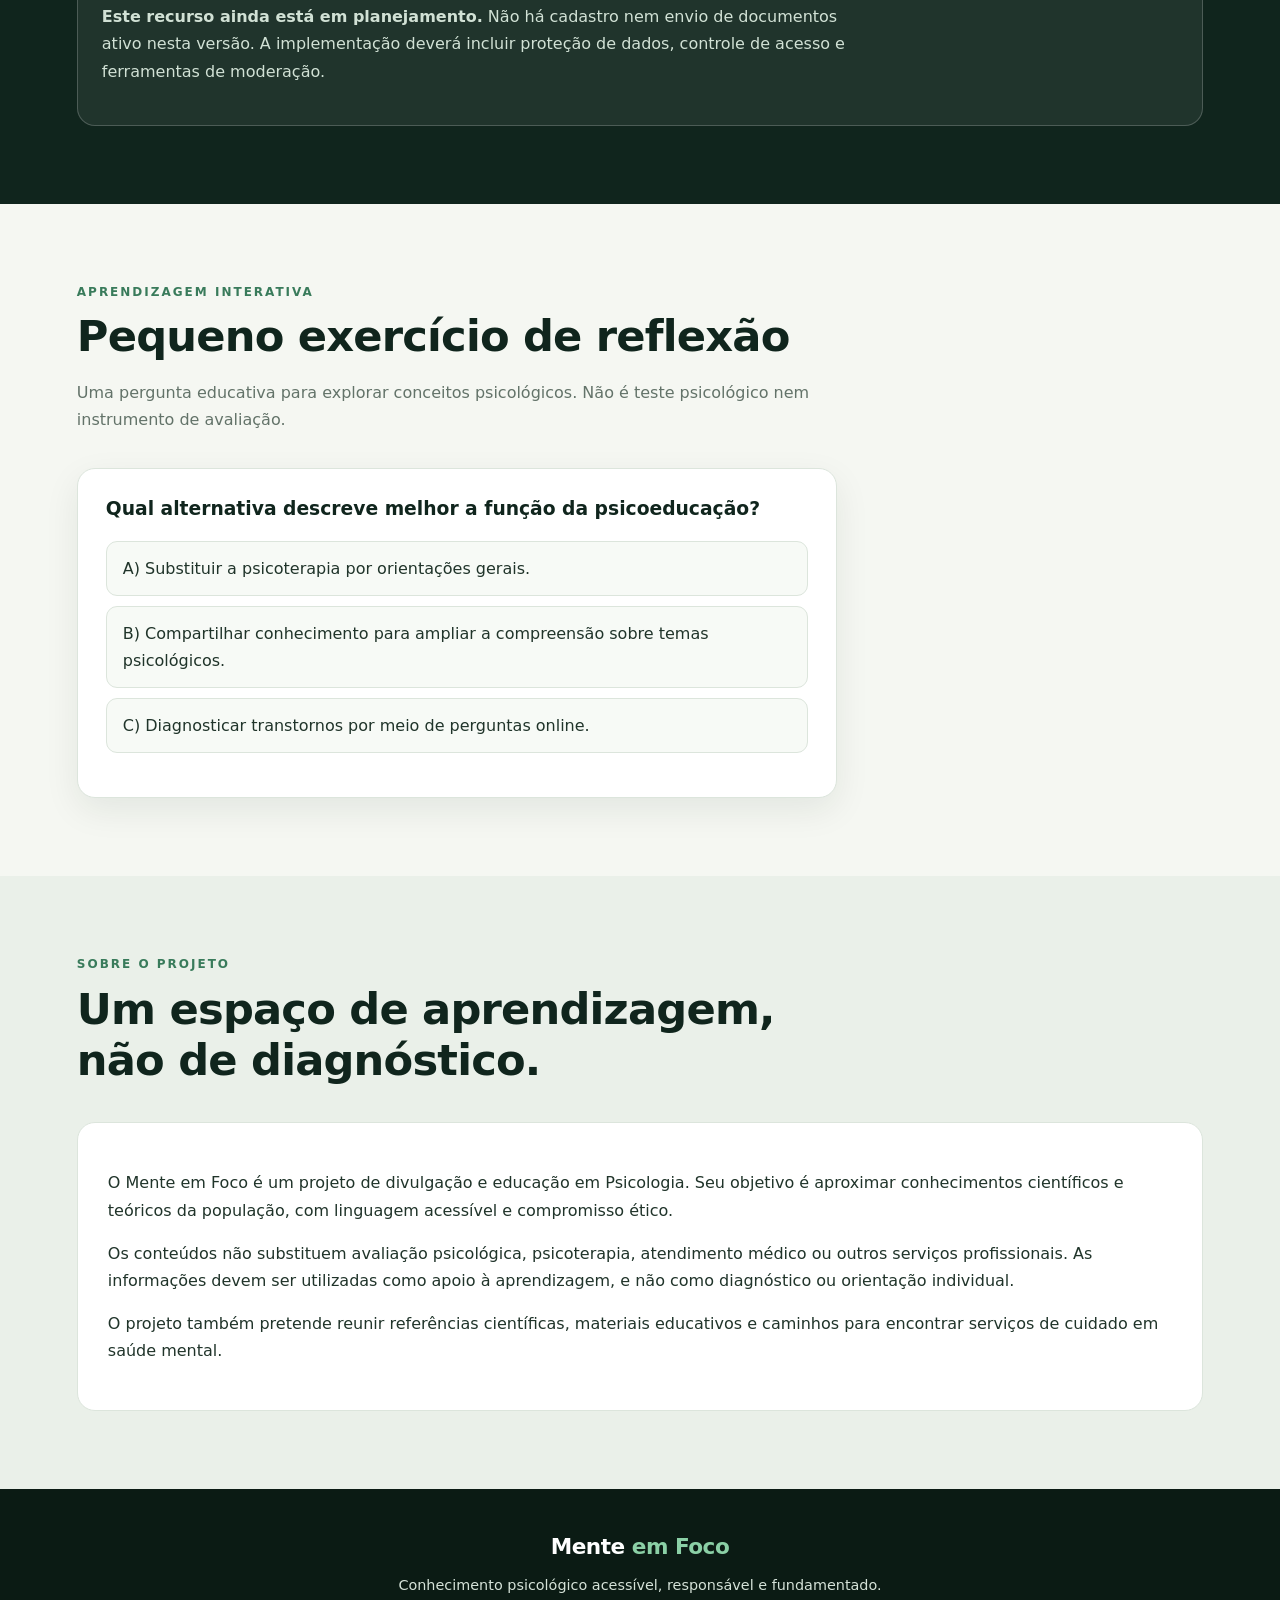
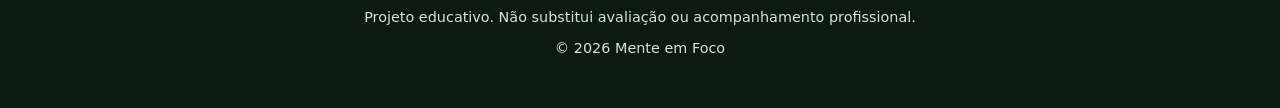
==== commit a450b86a: "Update index.html" ====
--- a/index.html
+++ b/index.html
@@ -428,15 +428,14 @@
   <header>
     <div class="nav-wrap">
       <a class="brand" href="#inicio">Mente <span>em Foco</span></a>
-      <nav aria-label="Navegação principal">
-        <a href="#inicio">Início</a>
-        <a href="#proposito">Projeto</a>
-        <a href="#conteudos">Conteúdos</a>
-        <a href="#etica">Ética e CFP</a>
-        <a href="#leituras">Leituras</a>
-        <a href="#servicos">Onde buscar ajuda</a>
-        <a href="#sobre">Sobre</a>
-      </nav>
+    <nav aria-label="Navegação principal">
+  <a href="index.html">Início</a>
+  <a href="sobre.html">Projeto</a>
+  <a href="conteudos.html">Conteúdos</a>
+  <a href="etica.html">Ética e CFP</a>
+  <a href="leituras.html">Leituras</a>
+  <a href="ajuda.html">Onde buscar ajuda</a>
+</nav>
     </div>
   </header>
 
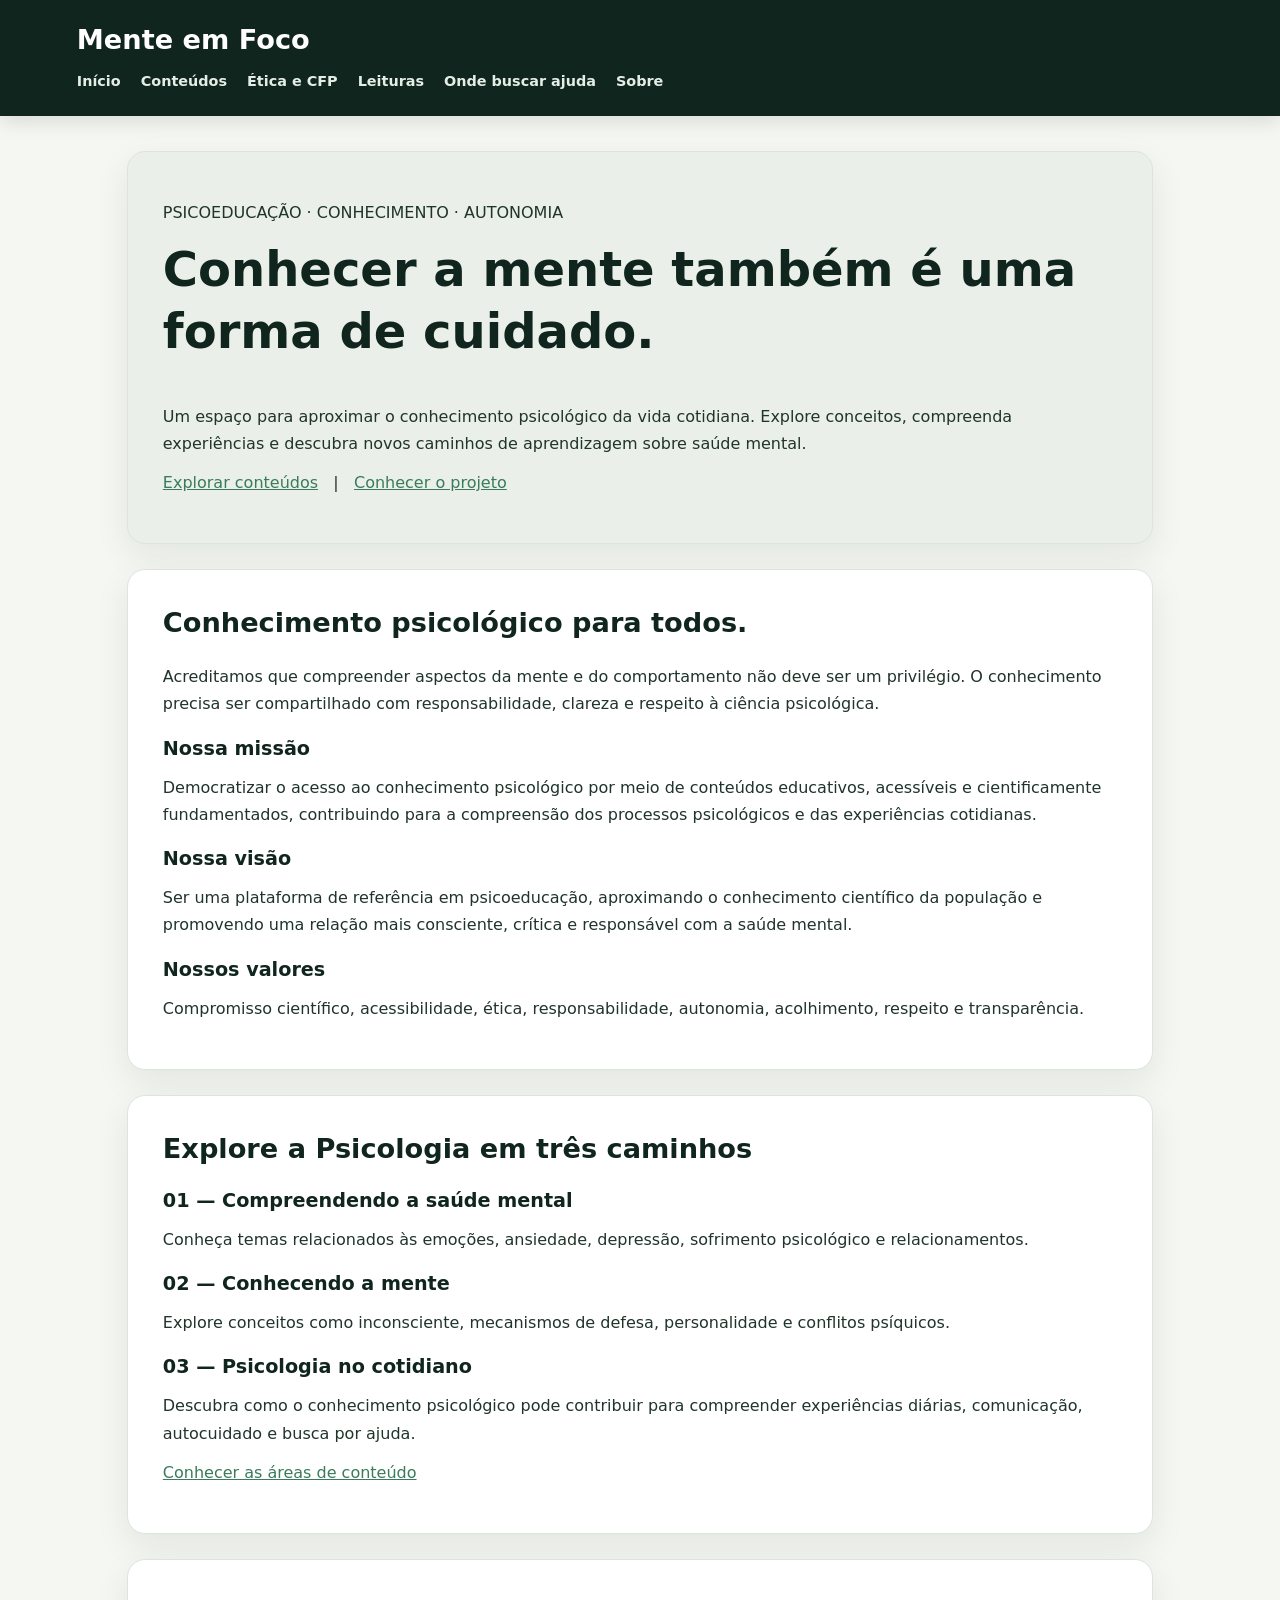
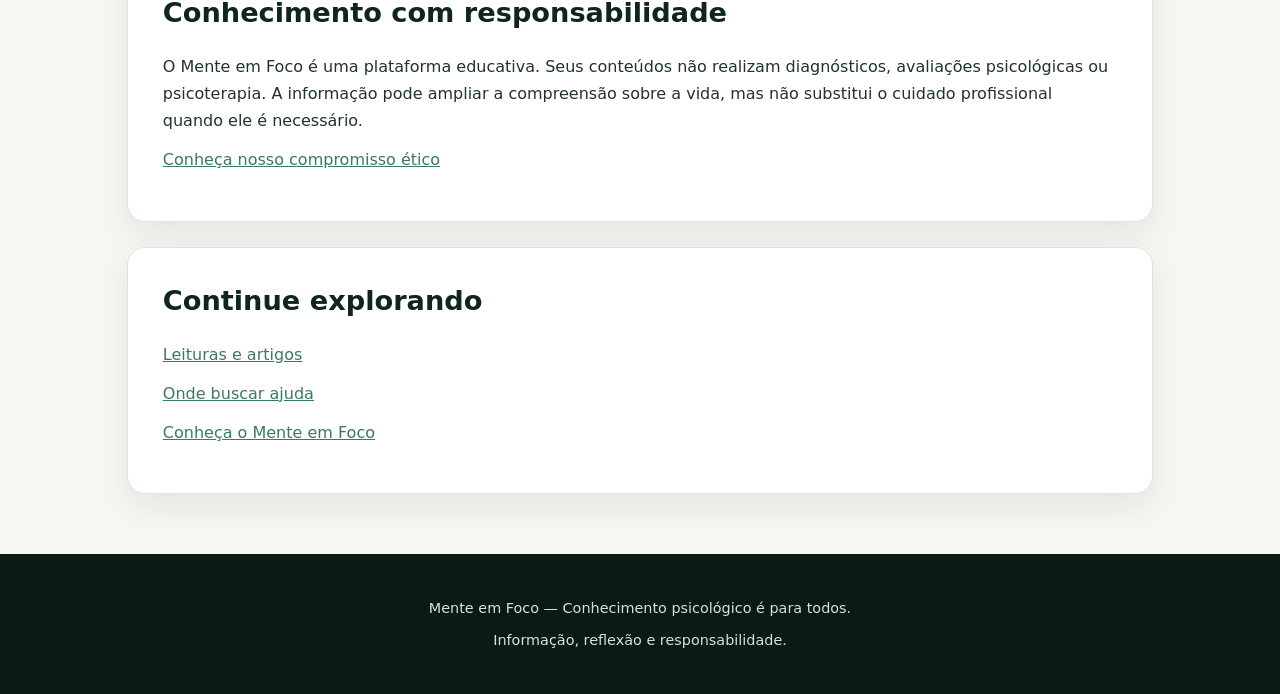
==== commit 4602398e: "Update index.html" ====
--- a/index.html
+++ b/index.html
@@ -2,904 +2,148 @@
 <!DOCTYPE html>
 <html lang="pt-BR">
 <head>
-  <meta charset="UTF-8">
-  <meta name="viewport" content="width=device-width, initial-scale=1.0">
-  <meta name="description" content="Mente em Foco: conhecimento psicológico acessível, responsável e fundamentado.">
-  <meta name="theme-color" content="#10251d">
-  <title>Mente em Foco | Conhecimento psicológico para todos</title>
+    <meta charset="UTF-8">
+    <meta name="viewport" content="width=device-width, initial-scale=1.0">
+    <meta name="description" content="Mente em Foco: conhecimento psicológico acessível, responsável e fundamentado.">
+    <title>Mente em Foco | Conhecimento psicológico para todos</title>
+    <link rel="stylesheet" href="css/estilo.css">
+</head>
+<body>
 
-  <style>
-    :root {
-      --forest: #10251d;
-      --forest-2: #18382b;
-      --green: #397b5b;
-      --mint: #dcece2;
-      --cream: #f5f7f2;
-      --white: #ffffff;
-      --ink: #20342a;
-      --muted: #637369;
-      --gold: #c6a66b;
-      --line: #dce5dc;
-      --shadow: 0 12px 35px rgba(16,37,29,.08);
-      --radius: 18px;
-    }
+    <header>
+        <h1>Mente em Foco</h1>
+        <nav aria-label="Navegação principal">
+            <a href="index.html">Início</a>
+            <a href="conteudos.html">Conteúdos</a>
+            <a href="etica.html">Ética e CFP</a>
+            <a href="leituras.html">Leituras</a>
+            <a href="ajuda.html">Onde buscar ajuda</a>
+            <a href="sobre.html">Sobre</a>
+        </nav>
+    </header>
 
-    * { box-sizing: border-box; scroll-behavior: smooth; }
+    <main>
 
-    body {
-      margin: 0;
-      font-family: Inter, system-ui, -apple-system, BlinkMacSystemFont, "Segoe UI", sans-serif;
-      background: var(--cream);
-      color: var(--ink);
-      line-height: 1.7;
-    }
+        <section>
+            <p>PSICOEDUCAÇÃO · CONHECIMENTO · AUTONOMIA</p>
+            <h1>Conhecer a mente também é uma forma de cuidado.</h1>
 
-    a { color: var(--green); }
-    a:focus-visible, button:focus-visible {
-      outline: 3px solid var(--gold);
-      outline-offset: 3px;
-    }
+            <p>
+                Um espaço para aproximar o conhecimento psicológico
+                da vida cotidiana. Explore conceitos, compreenda
+                experiências e descubra novos caminhos de aprendizagem
+                sobre saúde mental.
+            </p>
 
-    .topbar {
-      background: var(--forest);
-      color: #eaf2eb;
-      padding: 12px 6%;
-      font-size: .85rem;
-      text-align: center;
-    }
+            <p>
+                <a href="conteudos.html">Explorar conteúdos</a>
+                &nbsp; | &nbsp;
+                <a href="sobre.html">Conhecer o projeto</a>
+            </p>
+        </section>
 
-    header {
-      background: var(--forest);
-      color: white;
-      padding: 18px 6%;
-      position: sticky;
-      top: 0;
-      z-index: 10;
-      box-shadow: 0 5px 20px rgba(0,0,0,.12);
-    }
+        <section>
+            <h2>Conhecimento psicológico para todos.</h2>
 
-    .nav-wrap {
-      max-width: 1180px;
-      margin: auto;
-      display: flex;
-      justify-content: space-between;
-      align-items: center;
-      gap: 24px;
-    }
+            <p>
+                Acreditamos que compreender aspectos da mente e do
+                comportamento não deve ser um privilégio. O conhecimento
+                precisa ser compartilhado com responsabilidade, clareza
+                e respeito à ciência psicológica.
+            </p>
 
-    .brand {
-      color: white;
-      text-decoration: none;
-      font-size: 1.35rem;
-      font-weight: 800;
-      letter-spacing: -.5px;
-      white-space: nowrap;
-    }
+            <h3>Nossa missão</h3>
+            <p>
+                Democratizar o acesso ao conhecimento psicológico por
+                meio de conteúdos educativos, acessíveis e cientificamente
+                fundamentados, contribuindo para a compreensão dos
+                processos psicológicos e das experiências cotidianas.
+            </p>
 
-    .brand span { color: #8bd0a6; }
+            <h3>Nossa visão</h3>
+            <p>
+                Ser uma plataforma de referência em psicoeducação,
+                aproximando o conhecimento científico da população
+                e promovendo uma relação mais consciente, crítica
+                e responsável com a saúde mental.
+            </p>
 
-    nav {
-      display: flex;
-      flex-wrap: wrap;
-      justify-content: flex-end;
-      gap: 7px 18px;
-    }
+            <h3>Nossos valores</h3>
+            <p>
+                Compromisso científico, acessibilidade, ética,
+                responsabilidade, autonomia, acolhimento, respeito
+                e transparência.
+            </p>
+        </section>
 
-    nav a {
-      color: #e4eee6;
-      text-decoration: none;
-      font-size: .88rem;
-      font-weight: 600;
-    }
+        <section>
+            <h2>Explore a Psicologia em três caminhos</h2>
 
-    nav a:hover { color: #9bd8b1; }
+            <h3>01 — Compreendendo a saúde mental</h3>
+            <p>
+                Conheça temas relacionados às emoções, ansiedade,
+                depressão, sofrimento psicológico e relacionamentos.
+            </p>
 
-    .hero {
-      background:
-        radial-gradient(circle at 85% 20%, rgba(113,177,137,.2), transparent 28%),
-        linear-gradient(130deg, #10251d, #1c4935);
-      color: white;
-      padding: 100px 6% 105px;
-    }
+            <h3>02 — Conhecendo a mente</h3>
+            <p>
+                Explore conceitos como inconsciente, mecanismos
+                de defesa, personalidade e conflitos psíquicos.
+            </p>
 
-    .hero-inner {
-      max-width: 1180px;
-      margin: auto;
-      display: grid;
-      grid-template-columns: 1.3fr .7fr;
-      align-items: center;
-      gap: 55px;
-    }
+            <h3>03 — Psicologia no cotidiano</h3>
+            <p>
+                Descubra como o conhecimento psicológico pode
+                contribuir para compreender experiências diárias,
+                comunicação, autocuidado e busca por ajuda.
+            </p>
 
-    .eyebrow {
-      color: #a8d8b7;
-      text-transform: uppercase;
-      letter-spacing: 2px;
-      font-size: .75rem;
-      font-weight: 800;
-    }
+            <p>
+                <a href="conteudos.html">Conhecer as áreas de conteúdo</a>
+            </p>
+        </section>
 
-    h1 {
-      font-size: clamp(2.5rem, 6vw, 4.7rem);
-      line-height: 1.08;
-      letter-spacing: -2px;
-      margin: 15px 0 22px;
-    }
+        <section>
+            <h2>Conhecimento com responsabilidade</h2>
 
-    .hero p {
-      color: #d7e5da;
-      max-width: 650px;
-      font-size: 1.1rem;
-    }
+            <p>
+                O Mente em Foco é uma plataforma educativa.
+                Seus conteúdos não realizam diagnósticos,
+                avaliações psicológicas ou psicoterapia.
+                A informação pode ampliar a compreensão sobre
+                a vida, mas não substitui o cuidado profissional
+                quando ele é necessário.
+            </p>
 
-    .hero-actions {
-      display: flex;
-      flex-wrap: wrap;
-      gap: 12px;
-      margin-top: 30px;
-    }
+            <p>
+                <a href="etica.html">Conheça nosso compromisso ético</a>
+            </p>
+        </section>
 
-    .button {
-      display: inline-block;
-      padding: 12px 20px;
-      border-radius: 999px;
-      background: #8bc9a1;
-      color: #10251d;
-      text-decoration: none;
-      font-weight: 800;
-      border: 0;
-      cursor: pointer;
-      font: inherit;
-      font-size: .92rem;
-    }
+        <section>
+            <h2>Continue explorando</h2>
 
-    .button.secondary {
-      background: transparent;
-      color: white;
-      border: 1px solid rgba(255,255,255,.45);
-    }
+            <p>
+                <a href="leituras.html">Leituras e artigos</a>
+            </p>
 
-    .hero-panel {
-      background: rgba(255,255,255,.08);
-      border: 1px solid rgba(255,255,255,.16);
-      padding: 28px;
-      border-radius: 24px;
-      backdrop-filter: blur(8px);
-    }
+            <p>
+                <a href="ajuda.html">Onde buscar ajuda</a>
+            </p>
 
-    .hero-panel strong {
-      display: block;
-      color: #a8d8b7;
-      font-size: 1.05rem;
-      margin-bottom: 8px;
-    }
+            <p>
+                <a href="sobre.html">Conheça o Mente em Foco</a>
+            </p>
+        </section>
 
-    .hero-panel p { font-size: .95rem; margin: 0; }
+    </main>
 
-    section { padding: 78px 6%; }
+    <footer>
+        <p>Mente em Foco — Conhecimento psicológico é para todos.</p>
+        <p>Informação, reflexão e responsabilidade.</p>
+    </footer>
 
-    .section-inner {
-      max-width: 1180px;
-      margin: auto;
-    }
+    <script src="js/script.js"></script>
 
-    .section-heading {
-      max-width: 760px;
-      margin-bottom: 35px;
-    }
-
-    .section-heading .eyebrow { color: var(--green); }
-
-    h2 {
-      font-size: clamp(1.9rem, 4vw, 2.7rem);
-      line-height: 1.2;
-      letter-spacing: -.8px;
-      color: var(--forest);
-      margin: 9px 0 13px;
-    }
-
-    h3 {
-      color: var(--forest);
-      line-height: 1.3;
-      margin-top: 0;
-    }
-
-    .section-heading p { color: var(--muted); }
-
-    .intro-grid, .values-grid, .cards-grid, .resource-grid {
-      display: grid;
-      grid-template-columns: repeat(3, 1fr);
-      gap: 18px;
-    }
-
-    .card {
-      background: white;
-      border: 1px solid var(--line);
-      border-radius: var(--radius);
-      padding: 25px;
-      box-shadow: var(--shadow);
-    }
-
-    .card p { color: var(--muted); margin-bottom: 0; }
-
-    .card-icon {
-      width: 43px;
-      height: 43px;
-      border-radius: 13px;
-      background: var(--mint);
-      color: var(--green);
-      display: grid;
-      place-items: center;
-      font-size: 1.25rem;
-      margin-bottom: 16px;
-    }
-
-    .values-grid { grid-template-columns: repeat(3, 1fr); }
-
-    .value-card {
-      background: #edf3ed;
-      border-radius: 14px;
-      padding: 19px;
-    }
-
-    .value-card strong { color: var(--forest); }
-    .value-card p { color: var(--muted); margin: 5px 0 0; font-size: .92rem; }
-
-    .areas { background: #eaf0e9; }
-
-    .area-card {
-      background: white;
-      border-radius: var(--radius);
-      overflow: hidden;
-      border: 1px solid var(--line);
-      box-shadow: var(--shadow);
-    }
-
-    .area-top {
-      padding: 22px 24px;
-      background: var(--forest-2);
-      color: white;
-    }
-
-    .area-top small {
-      color: #a9d9b8;
-      text-transform: uppercase;
-      letter-spacing: 1.4px;
-      font-weight: 800;
-    }
-
-    .area-top h3 { color: white; margin: 8px 0 0; }
-
-    .area-content { padding: 23px 24px; }
-    .area-content p { color: var(--muted); }
-    .tag-list { display: flex; flex-wrap: wrap; gap: 7px; margin-top: 15px; }
-
-    .tag {
-      background: var(--mint);
-      color: #28583e;
-      border-radius: 999px;
-      padding: 5px 10px;
-      font-size: .78rem;
-      font-weight: 700;
-    }
-
-    .notice {
-      background: #fff8e9;
-      border-left: 4px solid var(--gold);
-      padding: 20px 23px;
-      border-radius: 10px;
-      margin-top: 28px;
-    }
-
-    .notice strong { color: #72572a; }
-    .notice p { margin: 5px 0 0; color: #655b49; }
-
-    .ethics-grid {
-      display: grid;
-      grid-template-columns: 1fr 1fr;
-      gap: 20px;
-    }
-
-    .ethics-box {
-      background: white;
-      padding: 25px;
-      border: 1px solid var(--line);
-      border-radius: var(--radius);
-    }
-
-    .ethics-box p { color: var(--muted); }
-
-    .link-list { padding-left: 20px; }
-    .link-list li { margin: 10px 0; }
-
-    .reading { background: #eaf0e9; }
-
-    .resource-card {
-      background: white;
-      padding: 23px;
-      border: 1px solid var(--line);
-      border-radius: var(--radius);
-    }
-
-    .resource-card p { color: var(--muted); }
-    .resource-card a { font-weight: 700; }
-
-    .services-grid {
-      display: grid;
-      grid-template-columns: repeat(2, 1fr);
-      gap: 18px;
-    }
-
-    .service-card {
-      background: white;
-      border: 1px solid var(--line);
-      padding: 23px;
-      border-radius: var(--radius);
-    }
-
-    .service-card p { color: var(--muted); }
-
-    .contribute {
-      background: var(--forest);
-      color: white;
-    }
-
-    .contribute h2 { color: white; }
-    .contribute p { color: #d1e1d5; max-width: 780px; }
-
-    .contribute-panel {
-      margin-top: 25px;
-      border: 1px solid rgba(255,255,255,.2);
-      background: rgba(255,255,255,.07);
-      padding: 24px;
-      border-radius: var(--radius);
-    }
-
-    .quiz {
-      background: white;
-      border: 1px solid var(--line);
-      border-radius: var(--radius);
-      padding: 28px;
-      max-width: 760px;
-      box-shadow: var(--shadow);
-    }
-
-    .quiz button {
-      display: block;
-      width: 100%;
-      text-align: left;
-      margin: 10px 0;
-      padding: 13px 16px;
-      border: 1px solid var(--line);
-      border-radius: 11px;
-      background: #f7faf6;
-      color: var(--ink);
-      cursor: pointer;
-      font: inherit;
-    }
-
-    .quiz button:hover { background: var(--mint); }
-    #quiz-result { font-weight: 700; margin-top: 15px; }
-
-    .about { background: #eaf0e9; }
-
-    .about-panel {
-      background: white;
-      border-radius: var(--radius);
-      padding: 30px;
-      border: 1px solid var(--line);
-    }
-
-    footer {
-      background: #0b1b14;
-      color: #d5e2d8;
-      padding: 40px 6%;
-      text-align: center;
-    }
-
-    footer p { margin: 7px 0; font-size: .9rem; }
-    footer a { color: #9bd8b1; }
-
-    @media (max-width: 850px) {
-      .hero-inner { grid-template-columns: 1fr; }
-      .intro-grid, .cards-grid, .values-grid { grid-template-columns: repeat(2, 1fr); }
-      .nav-wrap { align-items: flex-start; flex-direction: column; }
-      nav { justify-content: flex-start; }
-    }
-
-    @media (max-width: 600px) {
-      section { padding: 58px 5%; }
-      .hero { padding: 70px 5%; }
-      .intro-grid, .cards-grid, .values-grid, .ethics-grid, .services-grid {
-        grid-template-columns: 1fr;
-      }
-      nav { gap: 8px 13px; }
-      nav a { font-size: .82rem; }
-      h1 { letter-spacing: -1px; }
-    }
-  </style>
-</head>
-
-<body>
-  <div class="topbar">
-    Conhecimento psicológico acessível, responsável e fundamentado.
-  </div>
-
-  <header>
-    <div class="nav-wrap">
-      <a class="brand" href="#inicio">Mente <span>em Foco</span></a>
-    <nav aria-label="Navegação principal">
-  <a href="index.html">Início</a>
-  <a href="sobre.html">Projeto</a>
-  <a href="conteudos.html">Conteúdos</a>
-  <a href="etica.html">Ética e CFP</a>
-  <a href="leituras.html">Leituras</a>
-  <a href="ajuda.html">Onde buscar ajuda</a>
-</nav>
-    </div>
-  </header>
-
-  <main>
-    <section class="hero" id="inicio">
-      <div class="hero-inner">
-        <div>
-          <div class="eyebrow">Psicoeducação · Conhecimento · Autonomia</div>
-          <h1>Conhecer a mente também é uma forma de cuidado.</h1>
-          <p>
-            Um espaço para aproximar o conhecimento psicológico da vida cotidiana.
-            Explore conceitos, compreenda experiências e descubra caminhos para
-            aprender mais sobre saúde mental.
-          </p>
-          <div class="hero-actions">
-            <a class="button" href="#conteudos">Explorar conteúdos</a>
-            <a class="button secondary" href="#proposito">Conhecer o projeto</a>
-          </div>
-        </div>
-        <aside class="hero-panel">
-          <strong>Informação não substitui cuidado profissional.</strong>
-          <p>
-            O Mente em Foco é uma plataforma educativa. Seus conteúdos não
-            realizam diagnósticos, avaliações psicológicas ou psicoterapia.
-            Quando necessário, buscar um profissional é um passo importante.
-          </p>
-        </aside>
-      </div>
-    </section>
-
-    <section id="proposito">
-      <div class="section-inner">
-        <div class="section-heading">
-          <div class="eyebrow">Nossa identidade</div>
-          <h2>Conhecimento psicológico para todos.</h2>
-          <p>
-            Acreditamos que compreender aspectos da mente e do comportamento
-            não deve ser um privilégio. O conhecimento precisa ser transmitido
-            com responsabilidade, clareza e respeito à ciência psicológica.
-          </p>
-        </div>
-
-        <div class="intro-grid">
-          <article class="card">
-            <div class="card-icon">◎</div>
-            <h3>Missão</h3>
-            <p>
-              Democratizar o acesso ao conhecimento psicológico por meio de
-              conteúdos educativos, acessíveis e cientificamente fundamentados,
-              contribuindo para a compreensão dos processos psicológicos e das
-              experiências cotidianas.
-            </p>
-          </article>
-
-          <article class="card">
-            <div class="card-icon">⌁</div>
-            <h3>Visão</h3>
-            <p>
-              Ser uma plataforma de referência em psicoeducação, aproximando
-              o conhecimento científico da população e promovendo uma relação
-              mais consciente, crítica e responsável com a saúde mental.
-            </p>
-          </article>
-
-          <article class="card">
-            <div class="card-icon">✧</div>
-            <h3>Valores</h3>
-            <p>
-              Ciência, acessibilidade, ética, responsabilidade, autonomia,
-              acolhimento, respeito e transparência na produção e divulgação
-              do conhecimento psicológico.
-            </p>
-          </article>
-        </div>
-
-        <h3 style="margin-top:38px;">O que orienta nosso trabalho</h3>
-        <div class="values-grid">
-          <div class="value-card"><strong>Compromisso científico</strong><p>Informações sustentadas por fontes confiáveis.</p></div>
-          <div class="value-card"><strong>Acessibilidade</strong><p>Conhecimento compreensível e acessível.</p></div>
-          <div class="value-card"><strong>Ética</strong><p>Respeito aos limites da informação e da atuação profissional.</p></div>
-          <div class="value-card"><strong>Autonomia</strong><p>Estimular compreensão, reflexão e pensamento crítico.</p></div>
-          <div class="value-card"><strong>Acolhimento</strong><p>Respeitar diferentes experiências sem julgamentos.</p></div>
-          <div class="value-card"><strong>Transparência</strong><p>Explicitar fontes, limites e finalidades dos recursos.</p></div>
-        </div>
-      </div>
-    </section>
-
-    <section class="areas" id="conteudos">
-      <div class="section-inner">
-        <div class="section-heading">
-          <div class="eyebrow">Biblioteca de conhecimento</div>
-          <h2>Explore a psicologia em três caminhos.</h2>
-          <p>
-            Começamos por temas próximos da experiência cotidiana e avançamos
-            para conceitos teóricos e recursos de aprendizagem.
-          </p>
-        </div>
-
-        <div class="cards-grid">
-          <article class="area-card">
-            <div class="area-top">
-              <small>Área 01</small>
-              <h3>Compreendendo a saúde mental</h3>
-            </div>
-            <div class="area-content">
-              <p>
-                Um primeiro contato com temas que atravessam a vida emocional,
-                os relacionamentos e o sofrimento psicológico.
-              </p>
-              <div class="tag-list">
-                <span class="tag">Ansiedade</span>
-                <span class="tag">Depressão</span>
-                <span class="tag">Emoções</span>
-                <span class="tag">Relacionamentos</span>
-                <span class="tag">Sofrimento psicológico</span>
-              </div>
-            </div>
-          </article>
-
-          <article class="area-card">
-            <div class="area-top">
-              <small>Área 02</small>
-              <h3>Conhecendo a mente</h3>
-            </div>
-            <div class="area-content">
-              <p>
-                Conceitos e perspectivas teóricas para aprofundar a compreensão
-                dos processos psíquicos e da experiência humana.
-              </p>
-              <div class="tag-list">
-                <span class="tag">Inconsciente</span>
-                <span class="tag">Defesas</span>
-                <span class="tag">Personalidade</span>
-                <span class="tag">Conflitos psíquicos</span>
-                <span class="tag">Relações objetais</span>
-              </div>
-            </div>
-          </article>
-
-          <article class="area-card">
-            <div class="area-top">
-              <small>Área 03</small>
-              <h3>Psicologia no cotidiano</h3>
-            </div>
-            <div class="area-content">
-              <p>
-                Aprendizagens e recursos educativos que podem apoiar a
-                compreensão das experiências diárias e a busca por ajuda.
-              </p>
-              <div class="tag-list">
-                <span class="tag">Reconhecimento emocional</span>
-                <span class="tag">Enfrentamento</span>
-                <span class="tag">Autocuidado</span>
-                <span class="tag">Comunicação</span>
-                <span class="tag">Busca por ajuda</span>
-              </div>
-            </div>
-          </article>
-        </div>
-
-        <div class="notice">
-          <strong>Importante: aprender não é o mesmo que fazer terapia.</strong>
-          <p>
-            A psicoeducação oferece informações e recursos de aprendizagem.
-            A psicoterapia é um processo profissional, individualizado e
-            conduzido por psicóloga(o), com objetivos e métodos próprios.
-          </p>
-        </div>
-      </div>
-    </section>
-
-    <section id="etica">
-      <div class="section-inner">
-        <div class="section-heading">
-          <div class="eyebrow">Ética, ciência e responsabilidade</div>
-          <h2>Psicologia exige responsabilidade.</h2>
-          <p>
-            A divulgação de conhecimento psicológico deve respeitar a ciência,
-            a legislação profissional e os limites de cada recurso.
-          </p>
-        </div>
-
-        <div class="ethics-grid">
-          <article class="ethics-box">
-            <h3>Conselho Federal de Psicologia</h3>
-            <p>
-              O CFP orienta e normatiza aspectos do exercício profissional
-              da Psicologia no Brasil. Esta plataforma pretende apresentar
-              documentos oficiais e explicar seu alcance sem distorcer
-              seu conteúdo.
-            </p>
-            <ul class="link-list">
-              <li><a href="https://site.cfp.org.br/" target="_blank" rel="noopener">Conselho Federal de Psicologia</a></li>
-              <li><a href="https://site.cfp.org.br/legislacao/" target="_blank" rel="noopener">Legislação e resoluções do CFP</a></li>
-              <li><a href="https://site.cfp.org.br/" target="_blank" rel="noopener">Código de Ética Profissional — consultar fonte oficial</a></li>
-            </ul>
-          </article>
-
-          <article class="ethics-box">
-            <h3>O que é o SATEPSI?</h3>
-            <p>
-              O Sistema de Avaliação de Testes Psicológicos é mantido pelo
-              CFP e trata da avaliação de testes psicológicos. Não é um selo
-              geral de aprovação para qualquer site, texto ou conteúdo
-              de psicoeducação.
-            </p>
-            <ul class="link-list">
-              <li><a href="https://satepsi.cfp.org.br/" target="_blank" rel="noopener">Acessar o SATEPSI</a></li>
-              <li><a href="https://site.cfp.org.br/" target="_blank" rel="noopener">Consultar normas oficiais do CFP</a></li>
-            </ul>
-          </article>
-
-          <article class="ethics-box">
-            <h3>Psicoeducação, avaliação e psicoterapia</h3>
-            <p>
-              São práticas diferentes. Informar sobre conceitos psicológicos
-              não equivale a avaliar uma pessoa, aplicar testes psicológicos
-              ou conduzir um processo psicoterapêutico.
-            </p>
-          </article>
-
-          <article class="ethics-box">
-            <h3>Tecnologia e inteligência artificial</h3>
-            <p>
-              Recursos automatizados devem informar suas limitações, proteger
-              dados pessoais e não se apresentar como profissionais de saúde.
-              A tecnologia pode apoiar a aprendizagem, mas não substitui
-              o cuidado humano.
-            </p>
-          </article>
-        </div>
-
-        <div class="notice">
-          <strong>Nota de responsabilidade editorial</strong>
-          <p>
-            Esta seção é educativa e não constitui parecer jurídico ou
-            orientação oficial do CFP. As normas deverão ser conferidas
-            em suas versões vigentes antes da publicação de explicações
-            detalhadas.
-          </p>
-        </div>
-      </div>
-    </section>
-
-    <section class="reading" id="leituras">
-      <div class="section-inner">
-        <div class="section-heading">
-          <div class="eyebrow">Biblioteca complementar</div>
-          <h2>Recomendações de leitura</h2>
-          <p>
-            Um espaço para encontrar artigos científicos, revisões, livros
-            e publicações institucionais sobre diferentes temas da Psicologia.
-          </p>
-        </div>
-
-        <div class="resource-grid">
-          <article class="resource-card">
-            <div class="card-icon">⌕</div>
-            <h3>SciELO</h3>
-            <p>
-              Biblioteca de periódicos científicos, com artigos de diversas
-              áreas, incluindo Psicologia e saúde mental.
-            </p>
-            <a href="https://www.scielo.br/" target="_blank" rel="noopener">Explorar artigos →</a>
-          </article>
-
-          <article class="resource-card">
-            <div class="card-icon">⌕</div>
-            <h3>PePSIC</h3>
-            <p>
-              Periódicos eletrônicos em Psicologia, com produção científica
-              da área em países de língua portuguesa e espanhola.
-            </p>
-            <a href="https://pepsic.bvsalud.org/" target="_blank" rel="noopener">Consultar publicações →</a>
-          </article>
-
-          <article class="resource-card">
-            <div class="card-icon">⌕</div>
-            <h3>Biblioteca Virtual em Saúde</h3>
-            <p>
-              Fontes e publicações técnico-científicas relacionadas à saúde,
-              incluindo saúde mental.
-            </p>
-            <a href="https://bvsalud.org/" target="_blank" rel="noopener">Pesquisar na BVS →</a>
-          </article>
-        </div>
-
-        <div class="notice">
-          <strong>Como serão selecionadas as recomendações?</strong>
-          <p>
-            Cada indicação deverá apresentar autoria, título, ano, periódico
-            ou instituição e link para a publicação original. A existência
-            e o conteúdo das referências serão conferidos antes da inclusão.
-            Esta página ainda é uma estrutura inicial, não uma seleção
-            editorial de artigos recentes.
-          </p>
-        </div>
-      </div>
-    </section>
-
-    <section id="servicos">
-      <div class="section-inner">
-        <div class="section-heading">
-          <div class="eyebrow">Rede de apoio</div>
-          <h2>Onde buscar atendimento e orientação?</h2>
-          <p>
-            Buscar ajuda profissional pode ser importante. A rede pública,
-            universidades e organizações sociais podem oferecer caminhos
-            de acesso ao cuidado.
-          </p>
-        </div>
-
-        <div class="services-grid">
-          <article class="service-card">
-            <h3>UBS — Unidade Básica de Saúde</h3>
-            <p>
-              Porta de entrada do SUS. Pode orientar sobre o cuidado em saúde
-              e encaminhamentos disponíveis no município.
-            </p>
-            <a href="https://www.gov.br/saude/pt-br" target="_blank" rel="noopener">Portal do Ministério da Saúde →</a>
-          </article>
-
-          <article class="service-card">
-            <h3>CAPS — Centros de Atenção Psicossocial</h3>
-            <p>
-              Serviços públicos especializados em saúde mental. A modalidade
-              e o acesso dependem da organização da rede local.
-            </p>
-            <a href="https://www.gov.br/saude/pt-br" target="_blank" rel="noopener">Informações do SUS →</a>
-          </article>
-
-          <article class="service-card">
-            <h3>Clínicas-escola de Psicologia</h3>
-            <p>
-              Universidades podem oferecer atendimento supervisionado,
-              gratuito ou a valores sociais, conforme seus critérios.
-            </p>
-            <p><strong>Consulte diretamente as instituições da sua região.</strong></p>
-          </article>
-
-          <article class="service-card">
-            <h3>Projetos sociais e serviços municipais</h3>
-            <p>
-              Prefeituras, universidades, organizações sociais e ONGs podem
-              manter iniciativas de acolhimento e atendimento.
-            </p>
-            <p><strong>Confirme disponibilidade, critérios e custos antes de procurar.</strong></p>
-          </article>
-        </div>
-
-        <div class="notice">
-          <strong>Precisa de apoio imediato?</strong>
-          <p>
-            Em uma emergência, procure uma UPA ou pronto-socorro ou ligue
-            para o SAMU (192). O CVV atende pelo número 188, gratuitamente,
-            para apoio emocional. Se houver risco imediato, procure também
-            uma pessoa de confiança e não permaneça sozinho.
-          </p>
-          <p>
-            <a href="https://www.gov.br/saude/pt-br" target="_blank" rel="noopener">Ministério da Saúde</a>
-            ·
-            <a href="https://www.cvv.org.br/" target="_blank" rel="noopener">Centro de Valorização da Vida</a>
-          </p>
-        </div>
-      </div>
-    </section>
-
-    <section class="contribute" id="participar">
-      <div class="section-inner">
-        <div class="eyebrow">Construção colaborativa</div>
-        <h2>Conhece um serviço que pode ajudar?</h2>
-        <p>
-          Queremos construir uma rede de serviços públicos, universitários,
-          sociais e privados com atendimento gratuito ou acessível.
-          Pessoas e instituições poderão sugerir locais para inclusão.
-        </p>
-        <div class="contribute-panel">
-          <h3 style="color:white;">Como funcionará a participação?</h3>
-          <p>
-            O cadastro será opcional. Instituições e pessoas poderão se
-            identificar e enviar informações e documentos de comprovação.
-            Toda indicação passará por análise e aprovação administrativa
-            antes de aparecer publicamente.
-          </p>
-          <p>
-            <strong>Este recurso ainda está em planejamento.</strong>
-            Não há cadastro nem envio de documentos ativo nesta versão.
-            A implementação deverá incluir proteção de dados, controle
-            de acesso e ferramentas de moderação.
-          </p>
-        </div>
-      </div>
-    </section>
-
-    <section id="quiz">
-      <div class="section-inner">
-        <div class="section-heading">
-          <div class="eyebrow">Aprendizagem interativa</div>
-          <h2>Pequeno exercício de reflexão</h2>
-          <p>
-            Uma pergunta educativa para explorar conceitos psicológicos.
-            Não é teste psicológico nem instrumento de avaliação.
-          </p>
-        </div>
-
-        <div class="quiz">
-          <h3>Qual alternativa descreve melhor a função da psicoeducação?</h3>
-          <button type="button" onclick="answerQuiz(false)">A) Substituir a psicoterapia por orientações gerais.</button>
-          <button type="button" onclick="answerQuiz(true)">B) Compartilhar conhecimento para ampliar a compreensão sobre temas psicológicos.</button>
-          <button type="button" onclick="answerQuiz(false)">C) Diagnosticar transtornos por meio de perguntas online.</button>
-          <p id="quiz-result" aria-live="polite"></p>
-        </div>
-      </div>
-    </section>
-
-    <section class="about" id="sobre">
-      <div class="section-inner">
-        <div class="section-heading">
-          <div class="eyebrow">Sobre o projeto</div>
-          <h2>Um espaço de aprendizagem, não de diagnóstico.</h2>
-        </div>
-        <div class="about-panel">
-          <p>
-            O Mente em Foco é um projeto de divulgação e educação em Psicologia.
-            Seu objetivo é aproximar conhecimentos científicos e teóricos da
-            população, com linguagem acessível e compromisso ético.
-          </p>
-          <p>
-            Os conteúdos não substituem avaliação psicológica, psicoterapia,
-            atendimento médico ou outros serviços profissionais. As
-            informações devem ser utilizadas como apoio à aprendizagem,
-            e não como diagnóstico ou orientação individual.
-          </p>
-          <p>
-            O projeto também pretende reunir referências científicas,
-            materiais educativos e caminhos para encontrar serviços
-            de cuidado em saúde mental.
-          </p>
-        </div>
-      </div>
-    </section>
-  </main>
-
-  <footer>
-    <a class="brand" href="#inicio">Mente <span>em Foco</span></a>
-    <p>Conhecimento psicológico acessível, responsável e fundamentado.</p>
-    <p>Projeto educativo. Não substitui avaliação ou acompanhamento profissional.</p>
-    <p>© <span id="year"></span> Mente em Foco</p>
-  </footer>
-
-  <script>
-    function answerQuiz(correct) {
-      const result = document.getElementById("quiz-result");
-
-      if (correct) {
-        result.textContent = "Muito bem! A psicoeducação compartilha conhecimento e amplia a compreensão, sem substituir o cuidado profissional.";
-        result.style.color = "#287449";
-      } else {
-        result.textContent = "Não exatamente. A psicoeducação informa e favorece a compreensão, mas não realiza diagnóstico nem substitui psicoterapia.";
-        result.style.color = "#9a572c";
-      }
-    }
-
-    document.getElementById("year").textContent = new Date().getFullYear();
-  </script>
 </body>
 </html>
--- a/css/estilo.css
+++ b/css/estilo.css
@@ -0,0 +1,176 @@
+/* =================================
+   MENTE EM FOCO — ESTILO GERAL
+================================= */
+
+:root {
+    --forest: #10251d;
+    --forest-2: #18382b;
+    --green: #397b5b;
+    --mint: #dcece2;
+    --cream: #f5f7f2;
+    --white: #ffffff;
+    --ink: #20342a;
+    --muted: #637369;
+    --gold: #c6a66b;
+    --line: #dce5dc;
+    --radius: 18px;
+    --shadow: 0 12px 35px rgba(16, 37, 29, 0.08);
+}
+
+* {
+    box-sizing: border-box;
+    scroll-behavior: smooth;
+}
+
+body {
+    margin: 0;
+    font-family: Inter, system-ui, -apple-system, BlinkMacSystemFont, "Segoe UI", sans-serif;
+    background: var(--cream);
+    color: var(--ink);
+    line-height: 1.7;
+}
+
+/* CABEÇALHO */
+
+header {
+    background: var(--forest);
+    color: var(--white);
+    padding: 22px 6%;
+    box-shadow: 0 5px 20px rgba(0, 0, 0, 0.12);
+}
+
+header h1 {
+    max-width: 1180px;
+    margin: 0 auto 12px;
+    font-size: 1.7rem;
+    color: var(--white);
+}
+
+nav {
+    max-width: 1180px;
+    margin: auto;
+    display: flex;
+    flex-wrap: wrap;
+    gap: 10px 20px;
+}
+
+nav a {
+    color: #e4eee6;
+    text-decoration: none;
+    font-size: 0.9rem;
+    font-weight: 600;
+    transition: color 0.2s;
+}
+
+nav a:hover {
+    color: #9bd8b1;
+}
+
+/* CONTEÚDO */
+
+main {
+    width: 100%;
+    max-width: 1180px;
+    margin: auto;
+    padding: 35px 6%;
+}
+
+section {
+    background: var(--white);
+    padding: 35px;
+    margin-bottom: 25px;
+    border: 1px solid var(--line);
+    border-radius: var(--radius);
+    box-shadow: var(--shadow);
+}
+
+section:first-child {
+    background: #eaf0e9;
+}
+
+h1, h2, h3 {
+    color: var(--forest);
+    line-height: 1.3;
+}
+
+main h1 {
+    font-size: clamp(2rem, 5vw, 3rem);
+    margin-top: 0;
+}
+
+h2 {
+    font-size: 1.7rem;
+    margin-top: 0;
+}
+
+h3 {
+    font-size: 1.2rem;
+    margin-bottom: 8px;
+}
+
+p {
+    margin: 12px 0;
+}
+
+a {
+    color: var(--green);
+}
+
+a:focus-visible {
+    outline: 3px solid var(--gold);
+    outline-offset: 3px;
+}
+
+ul {
+    padding-left: 24px;
+}
+
+li {
+    margin-bottom: 10px;
+}
+
+/* RODAPÉ */
+
+footer {
+    background: #0b1b14;
+    color: #d5e2d8;
+    padding: 35px 6%;
+    text-align: center;
+}
+
+footer p {
+    margin: 7px 0;
+    font-size: 0.9rem;
+}
+
+/* TELAS MENORES */
+
+@media (max-width: 600px) {
+    header {
+        padding: 20px 5%;
+    }
+
+    nav {
+        gap: 10px 14px;
+    }
+
+    nav a {
+        font-size: 0.82rem;
+    }
+
+    main {
+        padding: 22px 5%;
+    }
+
+    section {
+        padding: 24px 20px;
+    }
+
+    main h1 {
+        font-size: 2rem;
+    }
+
+    h2 {
+        font-size: 1.45rem;
+    }
+}
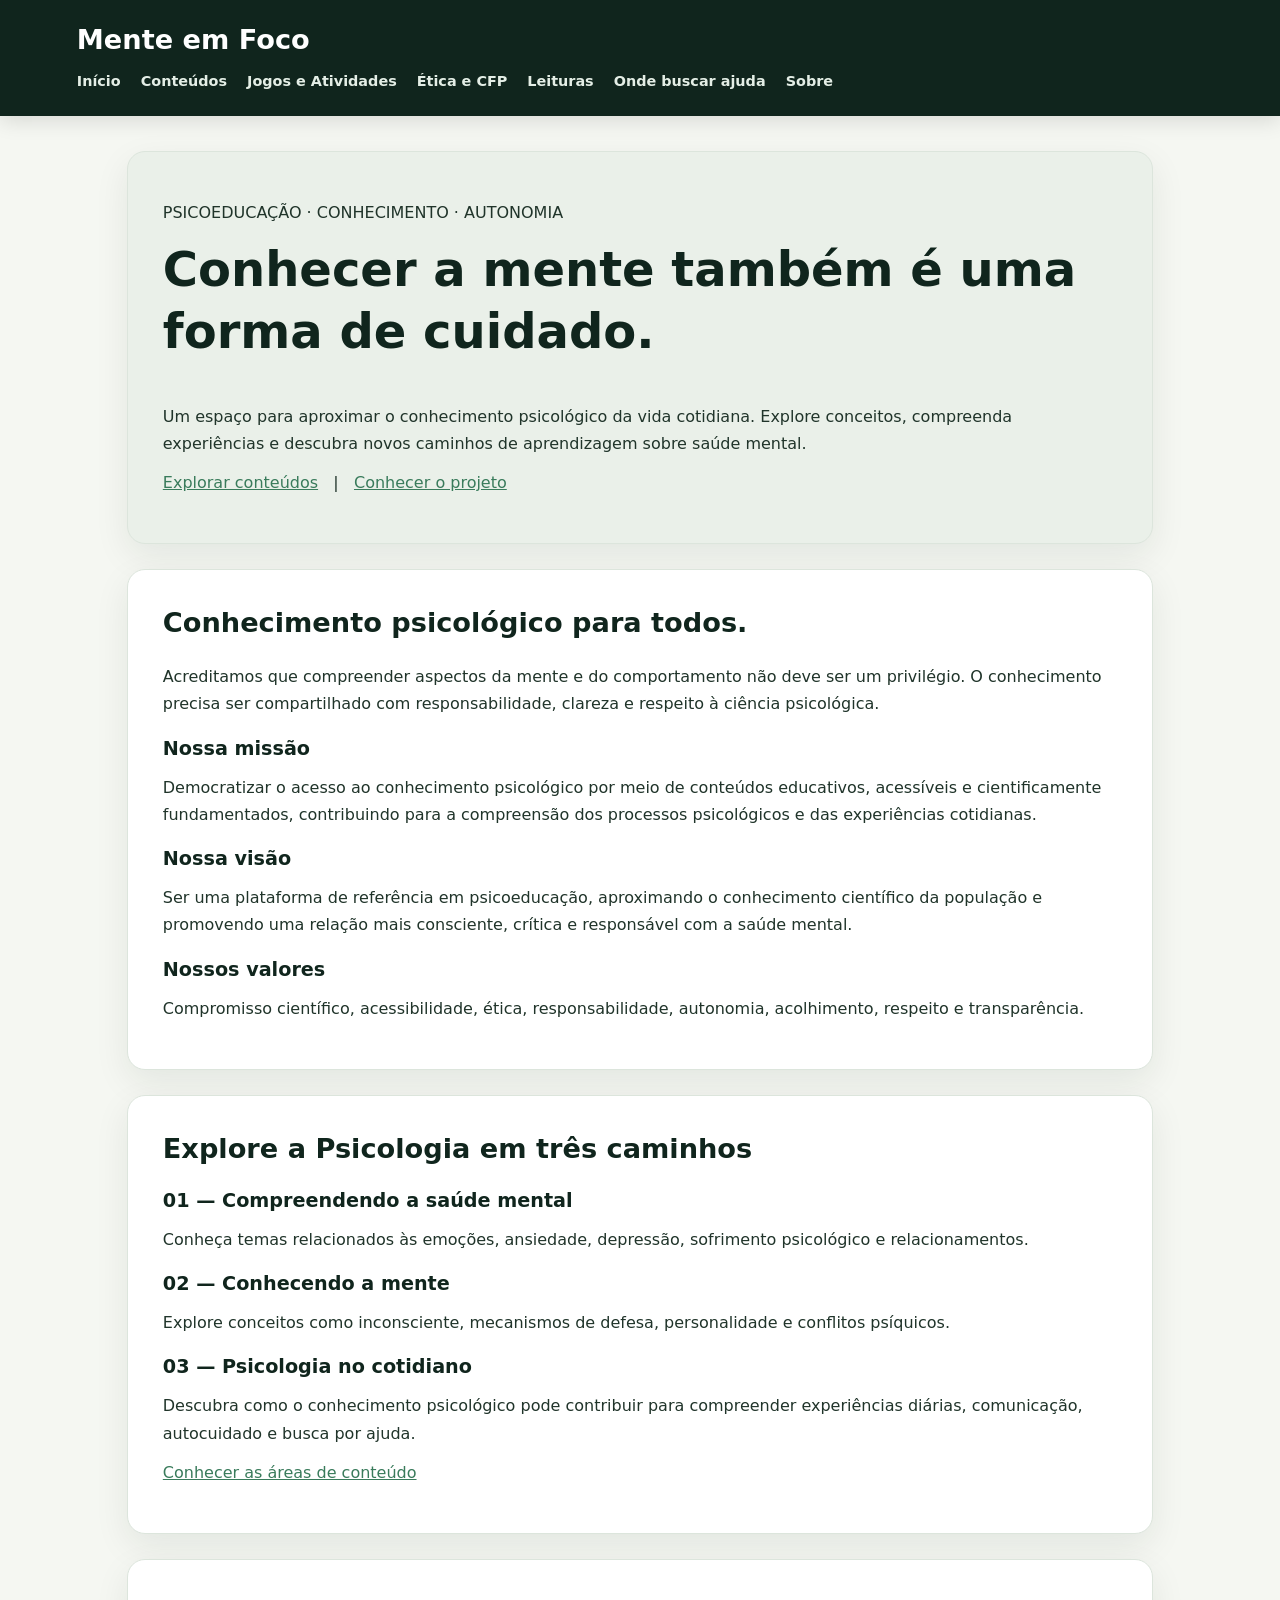
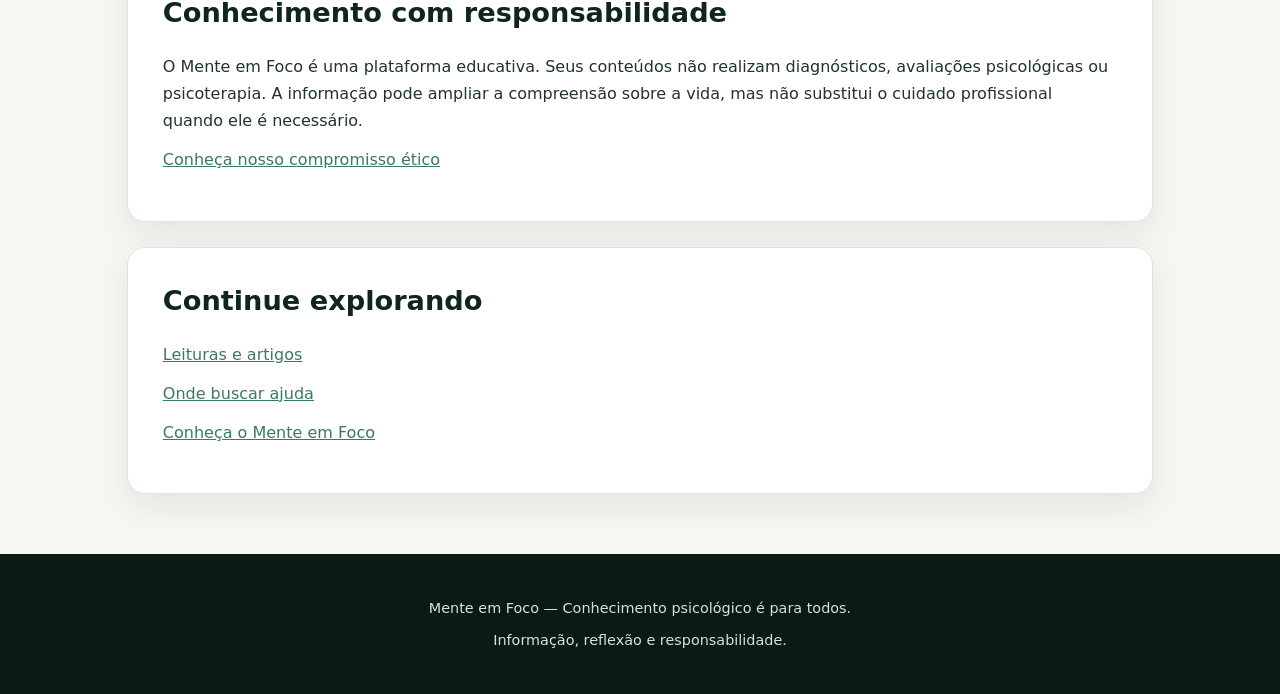
==== commit c993214c: "Update index.html" ====
--- a/index.html
+++ b/index.html
@@ -15,6 +15,7 @@
         <nav aria-label="Navegação principal">
             <a href="index.html">Início</a>
             <a href="conteudos.html">Conteúdos</a>
+            <a href="atividades.html">Jogos e Atividades</a>
             <a href="etica.html">Ética e CFP</a>
             <a href="leituras.html">Leituras</a>
             <a href="ajuda.html">Onde buscar ajuda</a>
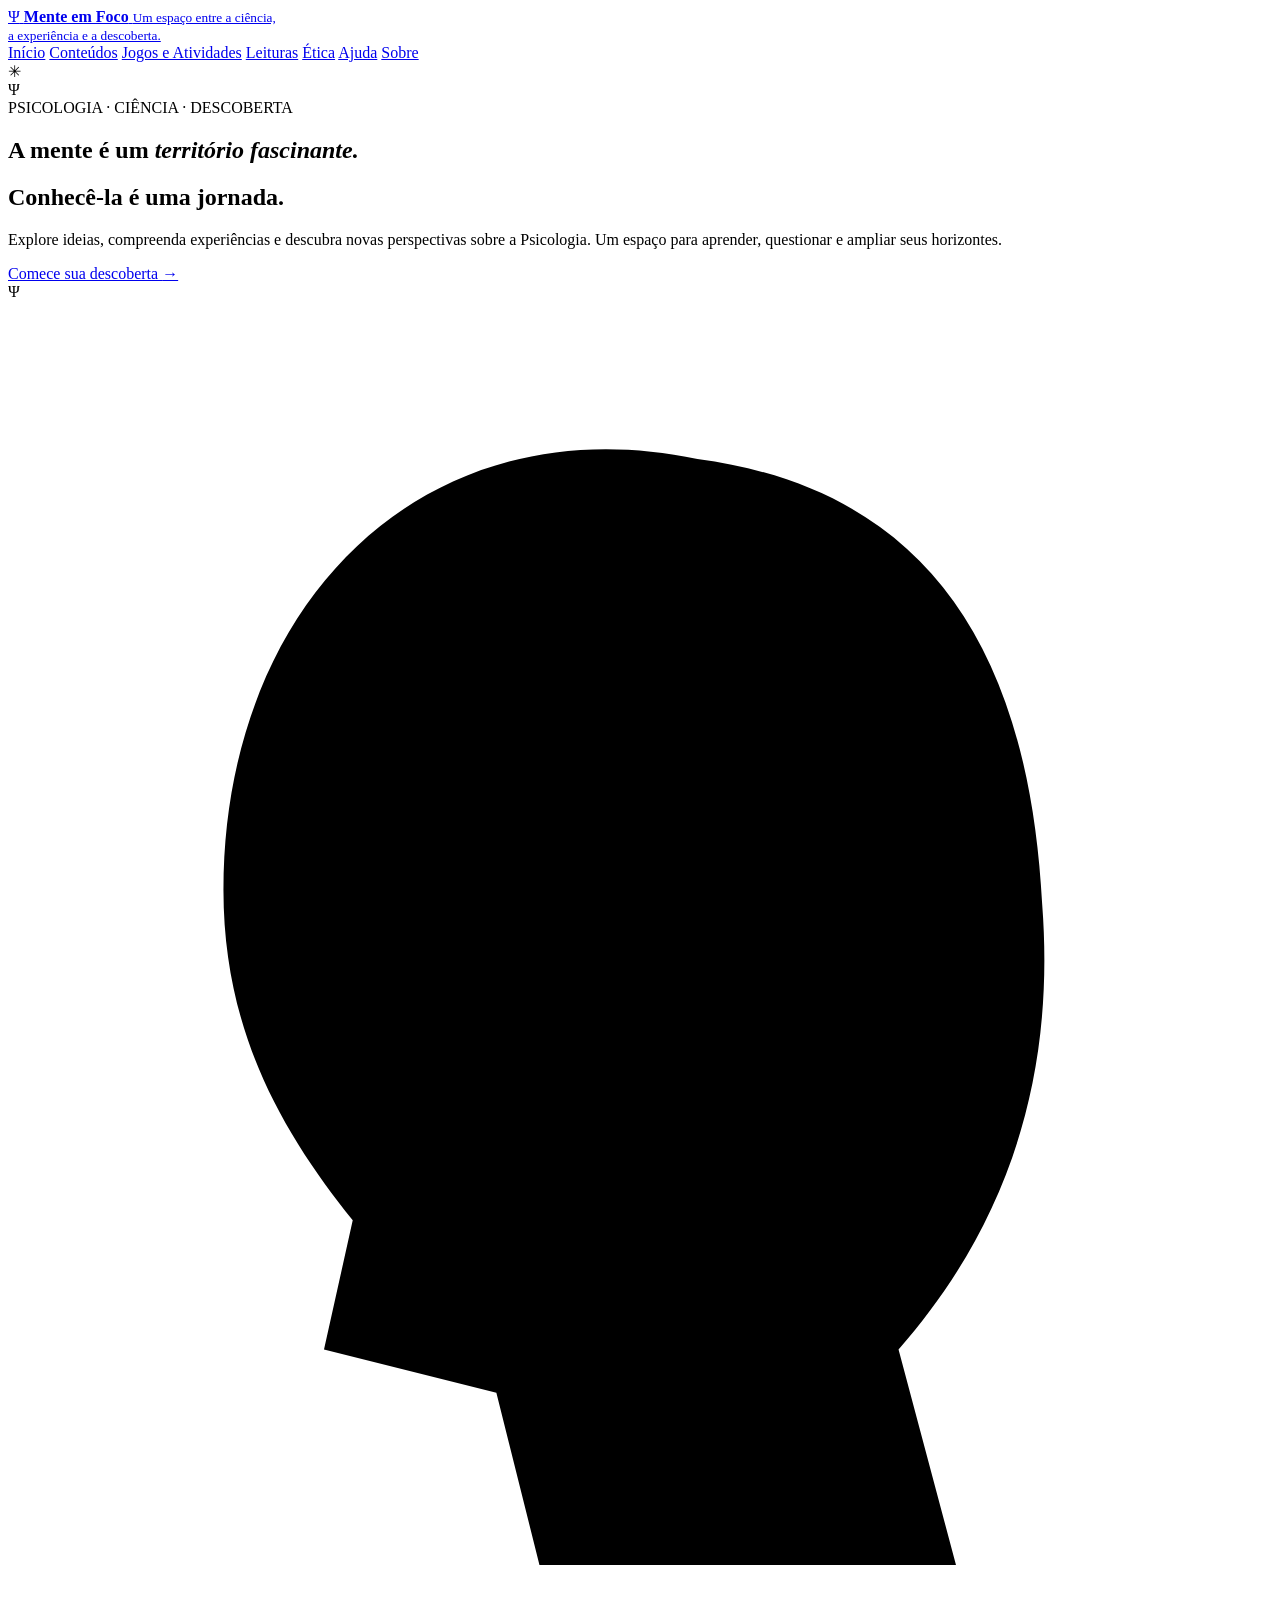
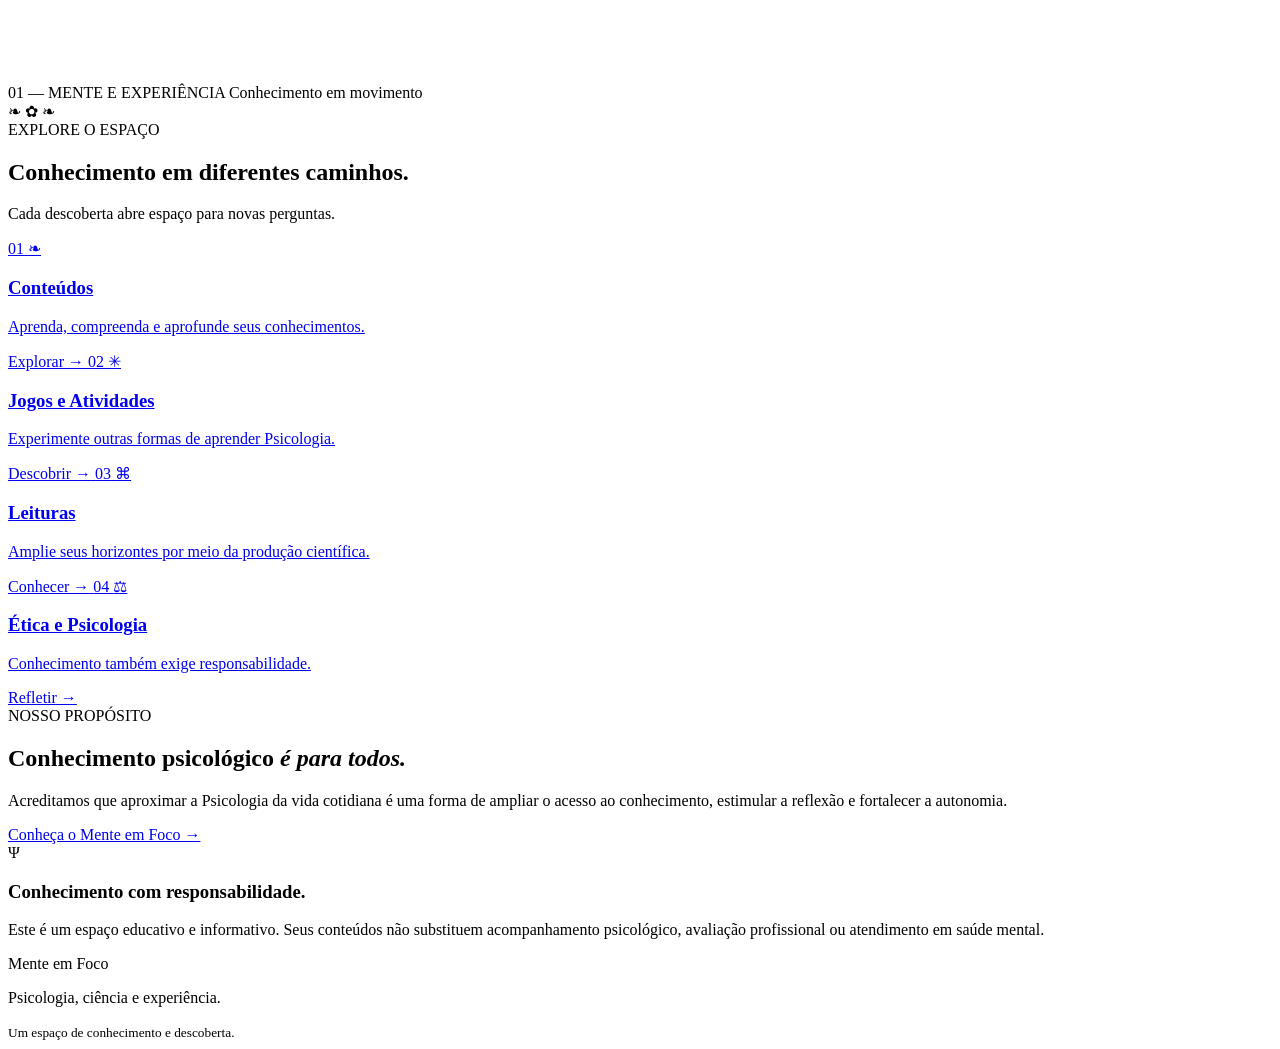
==== commit 76a427bb: "Update index.html" ====
--- a/index.html
+++ b/index.html
@@ -4,147 +4,261 @@
 <head>
     <meta charset="UTF-8">
     <meta name="viewport" content="width=device-width, initial-scale=1.0">
-    <meta name="description" content="Mente em Foco: conhecimento psicológico acessível, responsável e fundamentado.">
-    <title>Mente em Foco | Conhecimento psicológico para todos</title>
+    <meta name="description" content="Mente em Foco: um espaço de conhecimento psicológico, psicoeducação, ciência e descoberta.">
+    <title>Mente em Foco | Psicologia e Conhecimento</title>
     <link rel="stylesheet" href="css/estilo.css">
 </head>
-<body>
-
-    <header>
-        <h1>Mente em Foco</h1>
-        <nav aria-label="Navegação principal">
-            <a href="index.html">Início</a>
-            <a href="conteudos.html">Conteúdos</a>
-            <a href="atividades.html">Jogos e Atividades</a>
-            <a href="etica.html">Ética e CFP</a>
-            <a href="leituras.html">Leituras</a>
-            <a href="ajuda.html">Onde buscar ajuda</a>
-            <a href="sobre.html">Sobre</a>
-        </nav>
-    </header>
-
-    <main>
-
-        <section>
-            <p>PSICOEDUCAÇÃO · CONHECIMENTO · AUTONOMIA</p>
-            <h1>Conhecer a mente também é uma forma de cuidado.</h1>
+
+<body class="home-page">
+
+    <main class="home-main">
+
+        <!-- CABEÇALHO ORGÂNICO -->
+        <header class="home-cloud">
+
+            <a href="index.html" class="brand">
+                <span class="brand-symbol">Ψ</span>
+                <span class="brand-text">
+                    <strong>Mente em Foco</strong>
+                    <small>Um espaço entre a ciência,<br>
+                    a experiência e a descoberta.</small>
+                </span>
+            </a>
+
+            <nav class="home-nav" aria-label="Navegação principal">
+                <a href="index.html" class="active">Início</a>
+                <a href="conteudos.html">Conteúdos</a>
+                <a href="atividades.html">Jogos e Atividades</a>
+                <a href="leituras.html">Leituras</a>
+                <a href="etica.html">Ética</a>
+                <a href="ajuda.html">Ajuda</a>
+                <a href="sobre.html">Sobre</a>
+            </nav>
+
+        </header>
+
+
+        <!-- ABERTURA -->
+        <section class="home-hero">
+
+            <div class="hero-decoration decoration-left">✳</div>
+            <div class="hero-decoration decoration-right">Ψ</div>
+
+            <div class="hero-copy">
+
+                <span class="eyebrow">
+                    PSICOLOGIA · CIÊNCIA · DESCOBERTA
+                </span>
+
+                <h1>
+                    A mente é um
+                    <em>território fascinante.</em>
+                </h1>
+
+                <h2>
+                    Conhecê-la é uma jornada.
+                </h2>
+
+                <div class="gold-line"></div>
+
+                <p>
+                    Explore ideias, compreenda experiências e
+                    descubra novas perspectivas sobre a Psicologia.
+                    Um espaço para aprender, questionar e ampliar
+                    seus horizontes.
+                </p>
+
+                <a href="conteudos.html" class="hero-button">
+                    Comece sua descoberta <span>→</span>
+                </a>
+
+            </div>
+
+
+            <!-- ILUSTRAÇÃO CONCEITUAL -->
+            <div class="hero-art" aria-label="Ilustração simbólica da relação entre mente e natureza">
+
+                <div class="art-circle circle-one"></div>
+                <div class="art-circle circle-two"></div>
+
+                <div class="art-symbol">Ψ</div>
+
+                <svg class="mind-illustration" viewBox="0 0 440 480"
+                     role="img" aria-label="Silhueta de um rosto humano com elementos de árvore e cérebro">
+
+                    <!-- Silhueta -->
+                    <path class="face-shape"
+                        d="M240 55
+                        C145 35 75 105 75 205
+                        C75 255 96 290 120 320
+                        L110 365
+                        L170 380
+                        L185 440
+                        L330 440
+                        L310 365
+                        C345 325 365 275 360 210
+                        C355 115 315 65 240 55Z"/>
+
+                    <!-- Cérebro / copa -->
+                    <path class="brain-shape"
+                        d="M125 185
+                        C95 155 115 105 155 105
+                        C165 55 220 45 245 80
+                        C280 50 325 85 315 120
+                        C360 145 345 195 310 205
+                        C285 230 150 230 125 185Z"/>
+
+                    <!-- Tronco -->
+                    <path class="tree-trunk"
+                        d="M220 215
+                        C205 180 200 155 180 135
+                        M220 215
+                        C225 180 245 155 275 130
+                        M220 215
+                        C215 185 220 150 220 115
+                        M220 215
+                        L220 290"/>
+
+                    <!-- Ramos -->
+                    <path class="tree-branches"
+                        d="M180 135 L150 125
+                        M180 135 L175 105
+                        M275 130 L300 110
+                        M275 130 L270 95
+                        M220 150 L200 125
+                        M220 150 L240 120"/>
+
+                    <!-- Folhas discretas -->
+                    <g class="tree-leaves">
+                        <ellipse cx="150" cy="124" rx="12" ry="6" transform="rotate(25 150 124)"/>
+                        <ellipse cx="175" cy="105" rx="12" ry="6" transform="rotate(-50 175 105)"/>
+                        <ellipse cx="300" cy="110" rx="12" ry="6" transform="rotate(-30 300 110)"/>
+                        <ellipse cx="270" cy="95" rx="12" ry="6" transform="rotate(35 270 95)"/>
+                        <ellipse cx="200" cy="125" rx="11" ry="5" transform="rotate(35 200 125)"/>
+                        <ellipse cx="240" cy="120" rx="11" ry="5" transform="rotate(-35 240 120)"/>
+                    </g>
+
+                    <!-- Perfil -->
+                    <path class="face-detail"
+                        d="M300 220
+                        C325 230 330 250 310 265
+                        L295 275
+                        C310 290 300 305 285 305
+                        M300 335
+                        C280 355 250 355 230 340"/>
+
+                </svg>
+
+                <div class="art-caption">
+                    <span>01 — MENTE E EXPERIÊNCIA</span>
+                    <span>Conhecimento em movimento</span>
+                </div>
+
+            </div>
+
+
+            <!-- ELEMENTOS BOTÂNICOS DISCRETOS -->
+            <span class="botanical botanical-one">❧</span>
+            <span class="botanical botanical-two">✿</span>
+            <span class="botanical botanical-three">❧</span>
+
+        </section>
+
+
+        <!-- CAMINHOS DO CONHECIMENTO -->
+        <section class="home-paths">
+
+            <div class="paths-heading">
+                <span class="eyebrow">EXPLORE O ESPAÇO</span>
+                <h2>Conhecimento em diferentes caminhos.</h2>
+                <p>
+                    Cada descoberta abre espaço para novas perguntas.
+                </p>
+            </div>
+
+
+            <div class="path-grid">
+
+                <a href="conteudos.html" class="path-card">
+                    <span class="path-number">01</span>
+                    <span class="path-icon">❧</span>
+                    <h3>Conteúdos</h3>
+                    <p>Aprenda, compreenda e aprofunde seus conhecimentos.</p>
+                    <span class="path-link">Explorar →</span>
+                </a>
+
+                <a href="atividades.html" class="path-card">
+                    <span class="path-number">02</span>
+                    <span class="path-icon">✳</span>
+                    <h3>Jogos e Atividades</h3>
+                    <p>Experimente outras formas de aprender Psicologia.</p>
+                    <span class="path-link">Descobrir →</span>
+                </a>
+
+                <a href="leituras.html" class="path-card">
+                    <span class="path-number">03</span>
+                    <span class="path-icon">⌘</span>
+                    <h3>Leituras</h3>
+                    <p>Amplie seus horizontes por meio da produção científica.</p>
+                    <span class="path-link">Conhecer →</span>
+                </a>
+
+                <a href="etica.html" class="path-card">
+                    <span class="path-number">04</span>
+                    <span class="path-icon">⚖</span>
+                    <h3>Ética e Psicologia</h3>
+                    <p>Conhecimento também exige responsabilidade.</p>
+                    <span class="path-link">Refletir →</span>
+                </a>
+
+            </div>
+
+        </section>
+
+
+        <!-- PROPÓSITO -->
+        <section class="home-manifesto">
+
+            <span class="eyebrow">NOSSO PROPÓSITO</span>
+
+            <h2>
+                Conhecimento psicológico
+                <em>é para todos.</em>
+            </h2>
 
             <p>
-                Um espaço para aproximar o conhecimento psicológico
-                da vida cotidiana. Explore conceitos, compreenda
-                experiências e descubra novos caminhos de aprendizagem
-                sobre saúde mental.
+                Acreditamos que aproximar a Psicologia da vida cotidiana
+                é uma forma de ampliar o acesso ao conhecimento,
+                estimular a reflexão e fortalecer a autonomia.
             </p>
 
-            <p>
-                <a href="conteudos.html">Explorar conteúdos</a>
-                &nbsp; | &nbsp;
-                <a href="sobre.html">Conhecer o projeto</a>
-            </p>
-        </section>
-
-        <section>
-            <h2>Conhecimento psicológico para todos.</h2>
-
-            <p>
-                Acreditamos que compreender aspectos da mente e do
-                comportamento não deve ser um privilégio. O conhecimento
-                precisa ser compartilhado com responsabilidade, clareza
-                e respeito à ciência psicológica.
-            </p>
-
-            <h3>Nossa missão</h3>
-            <p>
-                Democratizar o acesso ao conhecimento psicológico por
-                meio de conteúdos educativos, acessíveis e cientificamente
-                fundamentados, contribuindo para a compreensão dos
-                processos psicológicos e das experiências cotidianas.
-            </p>
-
-            <h3>Nossa visão</h3>
-            <p>
-                Ser uma plataforma de referência em psicoeducação,
-                aproximando o conhecimento científico da população
-                e promovendo uma relação mais consciente, crítica
-                e responsável com a saúde mental.
-            </p>
-
-            <h3>Nossos valores</h3>
-            <p>
-                Compromisso científico, acessibilidade, ética,
-                responsabilidade, autonomia, acolhimento, respeito
-                e transparência.
-            </p>
-        </section>
-
-        <section>
-            <h2>Explore a Psicologia em três caminhos</h2>
-
-            <h3>01 — Compreendendo a saúde mental</h3>
-            <p>
-                Conheça temas relacionados às emoções, ansiedade,
-                depressão, sofrimento psicológico e relacionamentos.
-            </p>
-
-            <h3>02 — Conhecendo a mente</h3>
-            <p>
-                Explore conceitos como inconsciente, mecanismos
-                de defesa, personalidade e conflitos psíquicos.
-            </p>
-
-            <h3>03 — Psicologia no cotidiano</h3>
-            <p>
-                Descubra como o conhecimento psicológico pode
-                contribuir para compreender experiências diárias,
-                comunicação, autocuidado e busca por ajuda.
-            </p>
-
-            <p>
-                <a href="conteudos.html">Conhecer as áreas de conteúdo</a>
-            </p>
-        </section>
-
-        <section>
-            <h2>Conhecimento com responsabilidade</h2>
-
-            <p>
-                O Mente em Foco é uma plataforma educativa.
-                Seus conteúdos não realizam diagnósticos,
-                avaliações psicológicas ou psicoterapia.
-                A informação pode ampliar a compreensão sobre
-                a vida, mas não substitui o cuidado profissional
-                quando ele é necessário.
-            </p>
-
-            <p>
-                <a href="etica.html">Conheça nosso compromisso ético</a>
-            </p>
-        </section>
-
-        <section>
-            <h2>Continue explorando</h2>
-
-            <p>
-                <a href="leituras.html">Leituras e artigos</a>
-            </p>
-
-            <p>
-                <a href="ajuda.html">Onde buscar ajuda</a>
-            </p>
-
-            <p>
-                <a href="sobre.html">Conheça o Mente em Foco</a>
-            </p>
+            <a href="sobre.html">Conheça o Mente em Foco →</a>
+
+        </section>
+
+
+        <!-- RESPONSABILIDADE -->
+        <section class="home-note">
+            <span class="note-symbol">Ψ</span>
+            <div>
+                <h3>Conhecimento com responsabilidade.</h3>
+                <p>
+                    Este é um espaço educativo e informativo.
+                    Seus conteúdos não substituem acompanhamento
+                    psicológico, avaliação profissional ou atendimento
+                    em saúde mental.
+                </p>
+            </div>
         </section>
 
     </main>
 
-    <footer>
-        <p>Mente em Foco — Conhecimento psicológico é para todos.</p>
-        <p>Informação, reflexão e responsabilidade.</p>
+
+    <footer class="home-footer">
+        <span>Mente em Foco</span>
+        <p>Psicologia, ciência e experiência.</p>
+        <small>Um espaço de conhecimento e descoberta.</small>
     </footer>
-
-    <script src="js/script.js"></script>
 
 </body>
 </html>
--- a/css/estilo.css
+++ b/css/estilo.css
@@ -1,176 +1,264 @@
-/* =================================
-   MENTE EM FOCO — ESTILO GERAL
-================================= */
-
-:root {
-    --forest: #10251d;
-    --forest-2: #18382b;
-    --green: #397b5b;
-    --mint: #dcece2;
-    --cream: #f5f7f2;
-    --white: #ffffff;
-    --ink: #20342a;
-    --muted: #637369;
-    --gold: #c6a66b;
-    --line: #dce5dc;
-    --radius: 18px;
-    --shadow: 0 12px 35px rgba(16, 37, 29, 0.08);
-}
-
-* {
-    box-sizing: border-box;
-    scroll-behavior: smooth;
-}
-
-body {
-    margin: 0;
-    font-family: Inter, system-ui, -apple-system, BlinkMacSystemFont, "Segoe UI", sans-serif;
-    background: var(--cream);
-    color: var(--ink);
-    line-height: 1.7;
-}
-
-/* CABEÇALHO */
-
-header {
-    background: var(--forest);
-    color: var(--white);
-    padding: 22px 6%;
-    box-shadow: 0 5px 20px rgba(0, 0, 0, 0.12);
-}
-
-header h1 {
-    max-width: 1180px;
-    margin: 0 auto 12px;
-    font-size: 1.7rem;
-    color: var(--white);
-}
-
-nav {
-    max-width: 1180px;
-    margin: auto;
-    display: flex;
-    flex-wrap: wrap;
-    gap: 10px 20px;
-}
-
-nav a {
-    color: #e4eee6;
-    text-decoration: none;
-    font-size: 0.9rem;
-    font-weight: 600;
-    transition: color 0.2s;
-}
-
-nav a:hover {
-    color: #9bd8b1;
-}
-
-/* CONTEÚDO */
-
-main {
-    width: 100%;
-    max-width: 1180px;
-    margin: auto;
-    padding: 35px 6%;
-}
-
-section {
-    background: var(--white);
-    padding: 35px;
-    margin-bottom: 25px;
-    border: 1px solid var(--line);
-    border-radius: var(--radius);
-    box-shadow: var(--shadow);
-}
-
-section:first-child {
-    background: #eaf0e9;
-}
-
-h1, h2, h3 {
-    color: var(--forest);
-    line-height: 1.3;
-}
-
-main h1 {
-    font-size: clamp(2rem, 5vw, 3rem);
-    margin-top: 0;
-}
-
-h2 {
-    font-size: 1.7rem;
-    margin-top: 0;
-}
-
-h3 {
-    font-size: 1.2rem;
-    margin-bottom: 8px;
-}
-
-p {
-    margin: 12px 0;
-}
-
-a {
-    color: var(--green);
-}
-
-a:focus-visible {
-    outline: 3px solid var(--gold);
-    outline-offset: 3px;
-}
-
-ul {
-    padding-left: 24px;
-}
-
-li {
-    margin-bottom: 10px;
-}
-
-/* RODAPÉ */
-
-footer {
-    background: #0b1b14;
-    color: #d5e2d8;
-    padding: 35px 6%;
-    text-align: center;
-}
-
-footer p {
-    margin: 7px 0;
-    font-size: 0.9rem;
-}
-
-/* TELAS MENORES */
-
-@media (max-width: 600px) {
-    header {
-        padding: 20px 5%;
-    }
-
-    nav {
-        gap: 10px 14px;
-    }
-
-    nav a {
-        font-size: 0.82rem;
-    }
-
-    main {
-        padding: 22px 5%;
-    }
-
-    section {
-        padding: 24px 20px;
-    }
-
-    main h1 {
-        font-size: 2rem;
-    }
-
-    h2 {
-        font-size: 1.45rem;
-    }
-}
+
+<!DOCTYPE html>
+<html lang="pt-BR">
+<head>
+    <meta charset="UTF-8">
+    <meta name="viewport" content="width=device-width, initial-scale=1.0">
+    <meta name="description" content="Mente em Foco: um espaço de conhecimento psicológico, psicoeducação, ciência e descoberta.">
+    <title>Mente em Foco | Psicologia e Conhecimento</title>
+    <link rel="stylesheet" href="css/estilo.css">
+</head>
+
+<body class="home-page">
+
+    <main class="home-main">
+
+        <!-- CABEÇALHO ORGÂNICO -->
+        <header class="home-cloud">
+
+            <a href="index.html" class="brand">
+                <span class="brand-symbol">Ψ</span>
+                <span class="brand-text">
+                    <strong>Mente em Foco</strong>
+                    <small>Um espaço entre a ciência,<br>
+                    a experiência e a descoberta.</small>
+                </span>
+            </a>
+
+            <nav class="home-nav" aria-label="Navegação principal">
+                <a href="index.html" class="active">Início</a>
+                <a href="conteudos.html">Conteúdos</a>
+                <a href="atividades.html">Jogos e Atividades</a>
+                <a href="leituras.html">Leituras</a>
+                <a href="etica.html">Ética</a>
+                <a href="ajuda.html">Ajuda</a>
+                <a href="sobre.html">Sobre</a>
+            </nav>
+
+        </header>
+
+
+        <!-- ABERTURA -->
+        <section class="home-hero">
+
+            <div class="hero-decoration decoration-left">✳</div>
+            <div class="hero-decoration decoration-right">Ψ</div>
+
+            <div class="hero-copy">
+
+                <span class="eyebrow">
+                    PSICOLOGIA · CIÊNCIA · DESCOBERTA
+                </span>
+
+                <h1>
+                    A mente é um
+                    <em>território fascinante.</em>
+                </h1>
+
+                <h2>
+                    Conhecê-la é uma jornada.
+                </h2>
+
+                <div class="gold-line"></div>
+
+                <p>
+                    Explore ideias, compreenda experiências e
+                    descubra novas perspectivas sobre a Psicologia.
+                    Um espaço para aprender, questionar e ampliar
+                    seus horizontes.
+                </p>
+
+                <a href="conteudos.html" class="hero-button">
+                    Comece sua descoberta <span>→</span>
+                </a>
+
+            </div>
+
+
+            <!-- ILUSTRAÇÃO CONCEITUAL -->
+            <div class="hero-art" aria-label="Ilustração simbólica da relação entre mente e natureza">
+
+                <div class="art-circle circle-one"></div>
+                <div class="art-circle circle-two"></div>
+
+                <div class="art-symbol">Ψ</div>
+
+                <svg class="mind-illustration" viewBox="0 0 440 480"
+                     role="img" aria-label="Silhueta de um rosto humano com elementos de árvore e cérebro">
+
+                    <!-- Silhueta -->
+                    <path class="face-shape"
+                        d="M240 55
+                        C145 35 75 105 75 205
+                        C75 255 96 290 120 320
+                        L110 365
+                        L170 380
+                        L185 440
+                        L330 440
+                        L310 365
+                        C345 325 365 275 360 210
+                        C355 115 315 65 240 55Z"/>
+
+                    <!-- Cérebro / copa -->
+                    <path class="brain-shape"
+                        d="M125 185
+                        C95 155 115 105 155 105
+                        C165 55 220 45 245 80
+                        C280 50 325 85 315 120
+                        C360 145 345 195 310 205
+                        C285 230 150 230 125 185Z"/>
+
+                    <!-- Tronco -->
+                    <path class="tree-trunk"
+                        d="M220 215
+                        C205 180 200 155 180 135
+                        M220 215
+                        C225 180 245 155 275 130
+                        M220 215
+                        C215 185 220 150 220 115
+                        M220 215
+                        L220 290"/>
+
+                    <!-- Ramos -->
+                    <path class="tree-branches"
+                        d="M180 135 L150 125
+                        M180 135 L175 105
+                        M275 130 L300 110
+                        M275 130 L270 95
+                        M220 150 L200 125
+                        M220 150 L240 120"/>
+
+                    <!-- Folhas discretas -->
+                    <g class="tree-leaves">
+                        <ellipse cx="150" cy="124" rx="12" ry="6" transform="rotate(25 150 124)"/>
+                        <ellipse cx="175" cy="105" rx="12" ry="6" transform="rotate(-50 175 105)"/>
+                        <ellipse cx="300" cy="110" rx="12" ry="6" transform="rotate(-30 300 110)"/>
+                        <ellipse cx="270" cy="95" rx="12" ry="6" transform="rotate(35 270 95)"/>
+                        <ellipse cx="200" cy="125" rx="11" ry="5" transform="rotate(35 200 125)"/>
+                        <ellipse cx="240" cy="120" rx="11" ry="5" transform="rotate(-35 240 120)"/>
+                    </g>
+
+                    <!-- Perfil -->
+                    <path class="face-detail"
+                        d="M300 220
+                        C325 230 330 250 310 265
+                        L295 275
+                        C310 290 300 305 285 305
+                        M300 335
+                        C280 355 250 355 230 340"/>
+
+                </svg>
+
+                <div class="art-caption">
+                    <span>01 — MENTE E EXPERIÊNCIA</span>
+                    <span>Conhecimento em movimento</span>
+                </div>
+
+            </div>
+
+
+            <!-- ELEMENTOS BOTÂNICOS DISCRETOS -->
+            <span class="botanical botanical-one">❧</span>
+            <span class="botanical botanical-two">✿</span>
+            <span class="botanical botanical-three">❧</span>
+
+        </section>
+
+
+        <!-- CAMINHOS DO CONHECIMENTO -->
+        <section class="home-paths">
+
+            <div class="paths-heading">
+                <span class="eyebrow">EXPLORE O ESPAÇO</span>
+                <h2>Conhecimento em diferentes caminhos.</h2>
+                <p>
+                    Cada descoberta abre espaço para novas perguntas.
+                </p>
+            </div>
+
+
+            <div class="path-grid">
+
+                <a href="conteudos.html" class="path-card">
+                    <span class="path-number">01</span>
+                    <span class="path-icon">❧</span>
+                    <h3>Conteúdos</h3>
+                    <p>Aprenda, compreenda e aprofunde seus conhecimentos.</p>
+                    <span class="path-link">Explorar →</span>
+                </a>
+
+                <a href="atividades.html" class="path-card">
+                    <span class="path-number">02</span>
+                    <span class="path-icon">✳</span>
+                    <h3>Jogos e Atividades</h3>
+                    <p>Experimente outras formas de aprender Psicologia.</p>
+                    <span class="path-link">Descobrir →</span>
+                </a>
+
+                <a href="leituras.html" class="path-card">
+                    <span class="path-number">03</span>
+                    <span class="path-icon">⌘</span>
+                    <h3>Leituras</h3>
+                    <p>Amplie seus horizontes por meio da produção científica.</p>
+                    <span class="path-link">Conhecer →</span>
+                </a>
+
+                <a href="etica.html" class="path-card">
+                    <span class="path-number">04</span>
+                    <span class="path-icon">⚖</span>
+                    <h3>Ética e Psicologia</h3>
+                    <p>Conhecimento também exige responsabilidade.</p>
+                    <span class="path-link">Refletir →</span>
+                </a>
+
+            </div>
+
+        </section>
+
+
+        <!-- PROPÓSITO -->
+        <section class="home-manifesto">
+
+            <span class="eyebrow">NOSSO PROPÓSITO</span>
+
+            <h2>
+                Conhecimento psicológico
+                <em>é para todos.</em>
+            </h2>
+
+            <p>
+                Acreditamos que aproximar a Psicologia da vida cotidiana
+                é uma forma de ampliar o acesso ao conhecimento,
+                estimular a reflexão e fortalecer a autonomia.
+            </p>
+
+            <a href="sobre.html">Conheça o Mente em Foco →</a>
+
+        </section>
+
+
+        <!-- RESPONSABILIDADE -->
+        <section class="home-note">
+            <span class="note-symbol">Ψ</span>
+            <div>
+                <h3>Conhecimento com responsabilidade.</h3>
+                <p>
+                    Este é um espaço educativo e informativo.
+                    Seus conteúdos não substituem acompanhamento
+                    psicológico, avaliação profissional ou atendimento
+                    em saúde mental.
+                </p>
+            </div>
+        </section>
+
+    </main>
+
+
+    <footer class="home-footer">
+        <span>Mente em Foco</span>
+        <p>Psicologia, ciência e experiência.</p>
+        <small>Um espaço de conhecimento e descoberta.</small>
+    </footer>
+
+</body>
+</html>
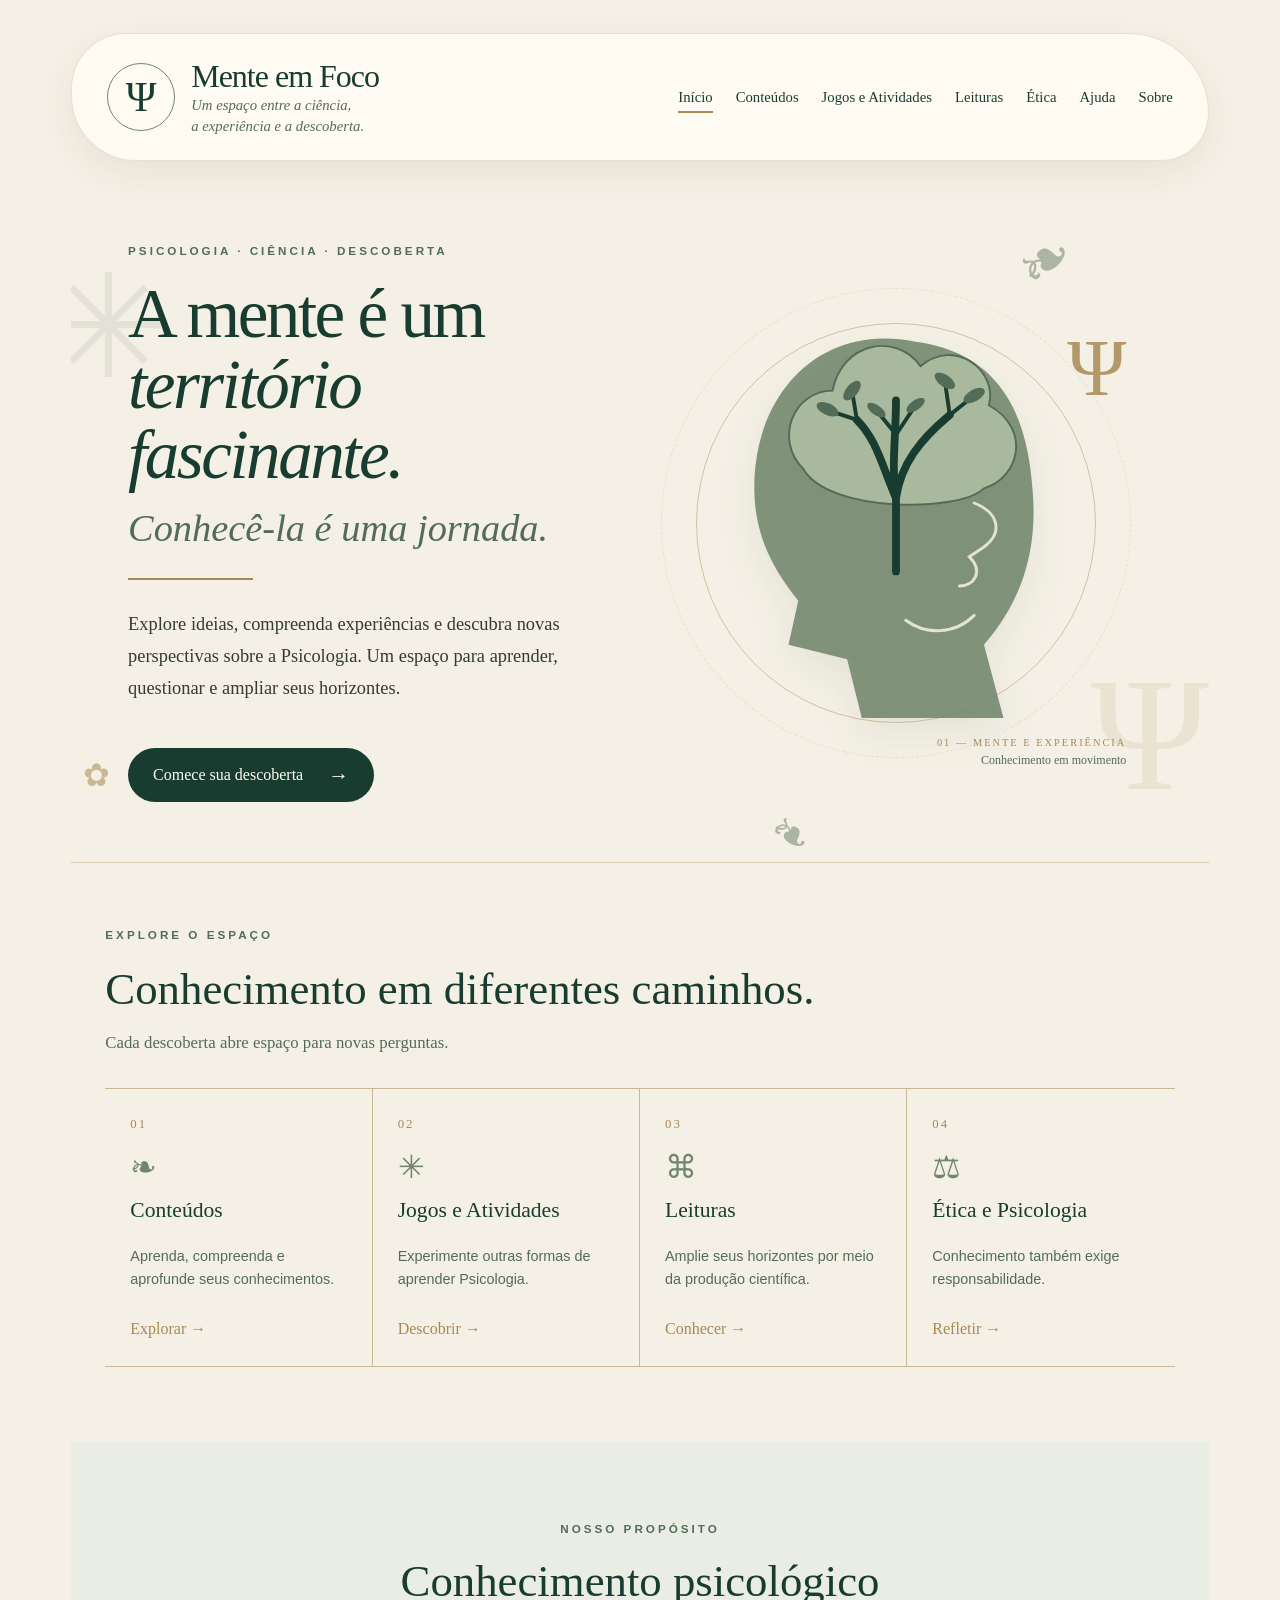
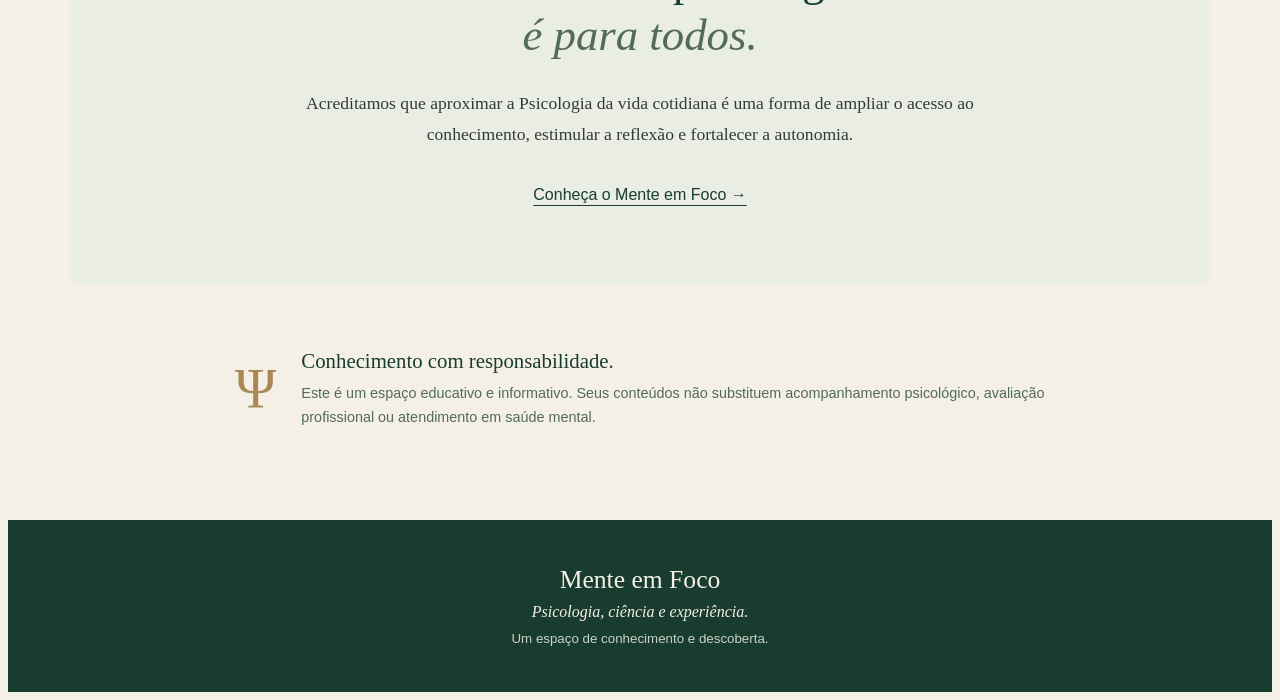
==== commit e441470d: "Update index.html" ====
--- a/index.html
+++ b/index.html
@@ -11,254 +11,180 @@
 
 <body class="home-page">
 
-    <main class="home-main">
+<main class="home-main">
 
-        <!-- CABEÇALHO ORGÂNICO -->
-        <header class="home-cloud">
+    <header class="home-cloud">
+        <a href="index.html" class="brand">
+            <span class="brand-symbol">Ψ</span>
+            <span class="brand-text">
+                <strong>Mente em Foco</strong>
+                <small>Um espaço entre a ciência,<br>a experiência e a descoberta.</small>
+            </span>
+        </a>
 
-            <a href="index.html" class="brand">
-                <span class="brand-symbol">Ψ</span>
-                <span class="brand-text">
-                    <strong>Mente em Foco</strong>
-                    <small>Um espaço entre a ciência,<br>
-                    a experiência e a descoberta.</small>
-                </span>
+        <nav class="home-nav" aria-label="Navegação principal">
+            <a href="index.html" class="active">Início</a>
+            <a href="conteudos.html">Conteúdos</a>
+            <a href="atividades.html">Jogos e Atividades</a>
+            <a href="leituras.html">Leituras</a>
+            <a href="etica.html">Ética</a>
+            <a href="ajuda.html">Ajuda</a>
+            <a href="sobre.html">Sobre</a>
+        </nav>
+    </header>
+
+    <section class="home-hero">
+
+        <div class="hero-decoration decoration-left">✳</div>
+        <div class="hero-decoration decoration-right">Ψ</div>
+
+        <div class="hero-copy">
+            <span class="eyebrow">PSICOLOGIA · CIÊNCIA · DESCOBERTA</span>
+
+            <h1>
+                A mente é um
+                <em>território fascinante.</em>
+            </h1>
+
+            <h2>Conhecê-la é uma jornada.</h2>
+
+            <div class="gold-line"></div>
+
+            <p>
+                Explore ideias, compreenda experiências e descubra
+                novas perspectivas sobre a Psicologia. Um espaço
+                para aprender, questionar e ampliar seus horizontes.
+            </p>
+
+            <a href="conteudos.html" class="hero-button">
+                Comece sua descoberta <span>→</span>
+            </a>
+        </div>
+
+        <div class="hero-art" aria-label="Ilustração simbólica da relação entre mente e natureza">
+
+            <div class="art-circle circle-one"></div>
+            <div class="art-circle circle-two"></div>
+            <div class="art-symbol">Ψ</div>
+
+            <svg class="mind-illustration" viewBox="0 0 440 480" role="img" aria-label="Silhueta humana com elementos de árvore">
+
+                <path class="face-shape"
+                    d="M240 55 C145 35 75 105 75 205 C75 255 96 290 120 320 L110 365 L170 380 L185 440 L330 440 L310 365 C345 325 365 275 360 210 C355 115 315 65 240 55Z"/>
+
+                <path class="brain-shape"
+                    d="M125 185 C95 155 115 105 155 105 C165 55 220 45 245 80 C280 50 325 85 315 120 C360 145 345 195 310 205 C285 230 150 230 125 185Z"/>
+
+                <path class="tree-trunk"
+                    d="M220 215 C205 180 200 155 180 135 M220 215 C225 180 245 155 275 130 M220 215 C215 185 220 150 220 115 M220 215 L220 290"/>
+
+                <path class="tree-branches"
+                    d="M180 135 L150 125 M180 135 L175 105 M275 130 L300 110 M275 130 L270 95 M220 150 L200 125 M220 150 L240 120"/>
+
+                <g class="tree-leaves">
+                    <ellipse cx="150" cy="124" rx="12" ry="6" transform="rotate(25 150 124)"/>
+                    <ellipse cx="175" cy="105" rx="12" ry="6" transform="rotate(-50 175 105)"/>
+                    <ellipse cx="300" cy="110" rx="12" ry="6" transform="rotate(-30 300 110)"/>
+                    <ellipse cx="270" cy="95" rx="12" ry="6" transform="rotate(35 270 95)"/>
+                    <ellipse cx="200" cy="125" rx="11" ry="5" transform="rotate(35 200 125)"/>
+                    <ellipse cx="240" cy="120" rx="11" ry="5" transform="rotate(-35 240 120)"/>
+                </g>
+
+                <path class="face-detail"
+                    d="M300 220 C325 230 330 250 310 265 L295 275 C310 290 300 305 285 305 M300 335 C280 355 250 355 230 340"/>
+            </svg>
+
+            <div class="art-caption">
+                <span>01 — MENTE E EXPERIÊNCIA</span>
+                <span>Conhecimento em movimento</span>
+            </div>
+        </div>
+
+        <span class="botanical botanical-one">❧</span>
+        <span class="botanical botanical-two">✿</span>
+        <span class="botanical botanical-three">❧</span>
+    </section>
+
+    <section class="home-paths">
+        <div class="paths-heading">
+            <span class="eyebrow">EXPLORE O ESPAÇO</span>
+            <h2>Conhecimento em diferentes caminhos.</h2>
+            <p>Cada descoberta abre espaço para novas perguntas.</p>
+        </div>
+
+        <div class="path-grid">
+
+            <a href="conteudos.html" class="path-card">
+                <span class="path-number">01</span>
+                <span class="path-icon">❧</span>
+                <h3>Conteúdos</h3>
+                <p>Aprenda, compreenda e aprofunde seus conhecimentos.</p>
+                <span class="path-link">Explorar →</span>
             </a>
 
-            <nav class="home-nav" aria-label="Navegação principal">
-                <a href="index.html" class="active">Início</a>
-                <a href="conteudos.html">Conteúdos</a>
-                <a href="atividades.html">Jogos e Atividades</a>
-                <a href="leituras.html">Leituras</a>
-                <a href="etica.html">Ética</a>
-                <a href="ajuda.html">Ajuda</a>
-                <a href="sobre.html">Sobre</a>
-            </nav>
+            <a href="atividades.html" class="path-card">
+                <span class="path-number">02</span>
+                <span class="path-icon">✳</span>
+                <h3>Jogos e Atividades</h3>
+                <p>Experimente outras formas de aprender Psicologia.</p>
+                <span class="path-link">Descobrir →</span>
+            </a>
 
-        </header>
+            <a href="leituras.html" class="path-card">
+                <span class="path-number">03</span>
+                <span class="path-icon">⌘</span>
+                <h3>Leituras</h3>
+                <p>Amplie seus horizontes por meio da produção científica.</p>
+                <span class="path-link">Conhecer →</span>
+            </a>
 
+            <a href="etica.html" class="path-card">
+                <span class="path-number">04</span>
+                <span class="path-icon">⚖</span>
+                <h3>Ética e Psicologia</h3>
+                <p>Conhecimento também exige responsabilidade.</p>
+                <span class="path-link">Refletir →</span>
+            </a>
 
-        <!-- ABERTURA -->
-        <section class="home-hero">
+        </div>
+    </section>
 
-            <div class="hero-decoration decoration-left">✳</div>
-            <div class="hero-decoration decoration-right">Ψ</div>
+    <section class="home-manifesto">
+        <span class="eyebrow">NOSSO PROPÓSITO</span>
 
-            <div class="hero-copy">
+        <h2>
+            Conhecimento psicológico
+            <em>é para todos.</em>
+        </h2>
 
-                <span class="eyebrow">
-                    PSICOLOGIA · CIÊNCIA · DESCOBERTA
-                </span>
+        <p>
+            Acreditamos que aproximar a Psicologia da vida cotidiana
+            é uma forma de ampliar o acesso ao conhecimento,
+            estimular a reflexão e fortalecer a autonomia.
+        </p>
 
-                <h1>
-                    A mente é um
-                    <em>território fascinante.</em>
-                </h1>
+        <a href="sobre.html">Conheça o Mente em Foco →</a>
+    </section>
 
-                <h2>
-                    Conhecê-la é uma jornada.
-                </h2>
+    <section class="home-note">
+        <span class="note-symbol">Ψ</span>
+        <div>
+            <h3>Conhecimento com responsabilidade.</h3>
+            <p>
+                Este é um espaço educativo e informativo. Seus conteúdos
+                não substituem acompanhamento psicológico, avaliação
+                profissional ou atendimento em saúde mental.
+            </p>
+        </div>
+    </section>
 
-                <div class="gold-line"></div>
+</main>
 
-                <p>
-                    Explore ideias, compreenda experiências e
-                    descubra novas perspectivas sobre a Psicologia.
-                    Um espaço para aprender, questionar e ampliar
-                    seus horizontes.
-                </p>
-
-                <a href="conteudos.html" class="hero-button">
-                    Comece sua descoberta <span>→</span>
-                </a>
-
-            </div>
-
-
-            <!-- ILUSTRAÇÃO CONCEITUAL -->
-            <div class="hero-art" aria-label="Ilustração simbólica da relação entre mente e natureza">
-
-                <div class="art-circle circle-one"></div>
-                <div class="art-circle circle-two"></div>
-
-                <div class="art-symbol">Ψ</div>
-
-                <svg class="mind-illustration" viewBox="0 0 440 480"
-                     role="img" aria-label="Silhueta de um rosto humano com elementos de árvore e cérebro">
-
-                    <!-- Silhueta -->
-                    <path class="face-shape"
-                        d="M240 55
-                        C145 35 75 105 75 205
-                        C75 255 96 290 120 320
-                        L110 365
-                        L170 380
-                        L185 440
-                        L330 440
-                        L310 365
-                        C345 325 365 275 360 210
-                        C355 115 315 65 240 55Z"/>
-
-                    <!-- Cérebro / copa -->
-                    <path class="brain-shape"
-                        d="M125 185
-                        C95 155 115 105 155 105
-                        C165 55 220 45 245 80
-                        C280 50 325 85 315 120
-                        C360 145 345 195 310 205
-                        C285 230 150 230 125 185Z"/>
-
-                    <!-- Tronco -->
-                    <path class="tree-trunk"
-                        d="M220 215
-                        C205 180 200 155 180 135
-                        M220 215
-                        C225 180 245 155 275 130
-                        M220 215
-                        C215 185 220 150 220 115
-                        M220 215
-                        L220 290"/>
-
-                    <!-- Ramos -->
-                    <path class="tree-branches"
-                        d="M180 135 L150 125
-                        M180 135 L175 105
-                        M275 130 L300 110
-                        M275 130 L270 95
-                        M220 150 L200 125
-                        M220 150 L240 120"/>
-
-                    <!-- Folhas discretas -->
-                    <g class="tree-leaves">
-                        <ellipse cx="150" cy="124" rx="12" ry="6" transform="rotate(25 150 124)"/>
-                        <ellipse cx="175" cy="105" rx="12" ry="6" transform="rotate(-50 175 105)"/>
-                        <ellipse cx="300" cy="110" rx="12" ry="6" transform="rotate(-30 300 110)"/>
-                        <ellipse cx="270" cy="95" rx="12" ry="6" transform="rotate(35 270 95)"/>
-                        <ellipse cx="200" cy="125" rx="11" ry="5" transform="rotate(35 200 125)"/>
-                        <ellipse cx="240" cy="120" rx="11" ry="5" transform="rotate(-35 240 120)"/>
-                    </g>
-
-                    <!-- Perfil -->
-                    <path class="face-detail"
-                        d="M300 220
-                        C325 230 330 250 310 265
-                        L295 275
-                        C310 290 300 305 285 305
-                        M300 335
-                        C280 355 250 355 230 340"/>
-
-                </svg>
-
-                <div class="art-caption">
-                    <span>01 — MENTE E EXPERIÊNCIA</span>
-                    <span>Conhecimento em movimento</span>
-                </div>
-
-            </div>
-
-
-            <!-- ELEMENTOS BOTÂNICOS DISCRETOS -->
-            <span class="botanical botanical-one">❧</span>
-            <span class="botanical botanical-two">✿</span>
-            <span class="botanical botanical-three">❧</span>
-
-        </section>
-
-
-        <!-- CAMINHOS DO CONHECIMENTO -->
-        <section class="home-paths">
-
-            <div class="paths-heading">
-                <span class="eyebrow">EXPLORE O ESPAÇO</span>
-                <h2>Conhecimento em diferentes caminhos.</h2>
-                <p>
-                    Cada descoberta abre espaço para novas perguntas.
-                </p>
-            </div>
-
-
-            <div class="path-grid">
-
-                <a href="conteudos.html" class="path-card">
-                    <span class="path-number">01</span>
-                    <span class="path-icon">❧</span>
-                    <h3>Conteúdos</h3>
-                    <p>Aprenda, compreenda e aprofunde seus conhecimentos.</p>
-                    <span class="path-link">Explorar →</span>
-                </a>
-
-                <a href="atividades.html" class="path-card">
-                    <span class="path-number">02</span>
-                    <span class="path-icon">✳</span>
-                    <h3>Jogos e Atividades</h3>
-                    <p>Experimente outras formas de aprender Psicologia.</p>
-                    <span class="path-link">Descobrir →</span>
-                </a>
-
-                <a href="leituras.html" class="path-card">
-                    <span class="path-number">03</span>
-                    <span class="path-icon">⌘</span>
-                    <h3>Leituras</h3>
-                    <p>Amplie seus horizontes por meio da produção científica.</p>
-                    <span class="path-link">Conhecer →</span>
-                </a>
-
-                <a href="etica.html" class="path-card">
-                    <span class="path-number">04</span>
-                    <span class="path-icon">⚖</span>
-                    <h3>Ética e Psicologia</h3>
-                    <p>Conhecimento também exige responsabilidade.</p>
-                    <span class="path-link">Refletir →</span>
-                </a>
-
-            </div>
-
-        </section>
-
-
-        <!-- PROPÓSITO -->
-        <section class="home-manifesto">
-
-            <span class="eyebrow">NOSSO PROPÓSITO</span>
-
-            <h2>
-                Conhecimento psicológico
-                <em>é para todos.</em>
-            </h2>
-
-            <p>
-                Acreditamos que aproximar a Psicologia da vida cotidiana
-                é uma forma de ampliar o acesso ao conhecimento,
-                estimular a reflexão e fortalecer a autonomia.
-            </p>
-
-            <a href="sobre.html">Conheça o Mente em Foco →</a>
-
-        </section>
-
-
-        <!-- RESPONSABILIDADE -->
-        <section class="home-note">
-            <span class="note-symbol">Ψ</span>
-            <div>
-                <h3>Conhecimento com responsabilidade.</h3>
-                <p>
-                    Este é um espaço educativo e informativo.
-                    Seus conteúdos não substituem acompanhamento
-                    psicológico, avaliação profissional ou atendimento
-                    em saúde mental.
-                </p>
-            </div>
-        </section>
-
-    </main>
-
-
-    <footer class="home-footer">
-        <span>Mente em Foco</span>
-        <p>Psicologia, ciência e experiência.</p>
-        <small>Um espaço de conhecimento e descoberta.</small>
-    </footer>
+<footer class="home-footer">
+    <span>Mente em Foco</span>
+    <p>Psicologia, ciência e experiência.</p>
+    <small>Um espaço de conhecimento e descoberta.</small>
+</footer>
 
 </body>
 </html>
--- a/css/estilo.css
+++ b/css/estilo.css
@@ -1,264 +1,712 @@
 
-<!DOCTYPE html>
-<html lang="pt-BR">
-<head>
-    <meta charset="UTF-8">
-    <meta name="viewport" content="width=device-width, initial-scale=1.0">
-    <meta name="description" content="Mente em Foco: um espaço de conhecimento psicológico, psicoeducação, ciência e descoberta.">
-    <title>Mente em Foco | Psicologia e Conhecimento</title>
-    <link rel="stylesheet" href="css/estilo.css">
-</head>
-
-<body class="home-page">
-
-    <main class="home-main">
-
-        <!-- CABEÇALHO ORGÂNICO -->
-        <header class="home-cloud">
-
-            <a href="index.html" class="brand">
-                <span class="brand-symbol">Ψ</span>
-                <span class="brand-text">
-                    <strong>Mente em Foco</strong>
-                    <small>Um espaço entre a ciência,<br>
-                    a experiência e a descoberta.</small>
-                </span>
-            </a>
-
-            <nav class="home-nav" aria-label="Navegação principal">
-                <a href="index.html" class="active">Início</a>
-                <a href="conteudos.html">Conteúdos</a>
-                <a href="atividades.html">Jogos e Atividades</a>
-                <a href="leituras.html">Leituras</a>
-                <a href="etica.html">Ética</a>
-                <a href="ajuda.html">Ajuda</a>
-                <a href="sobre.html">Sobre</a>
-            </nav>
-
-        </header>
-
-
-        <!-- ABERTURA -->
-        <section class="home-hero">
-
-            <div class="hero-decoration decoration-left">✳</div>
-            <div class="hero-decoration decoration-right">Ψ</div>
-
-            <div class="hero-copy">
-
-                <span class="eyebrow">
-                    PSICOLOGIA · CIÊNCIA · DESCOBERTA
-                </span>
-
-                <h1>
-                    A mente é um
-                    <em>território fascinante.</em>
-                </h1>
-
-                <h2>
-                    Conhecê-la é uma jornada.
-                </h2>
-
-                <div class="gold-line"></div>
-
-                <p>
-                    Explore ideias, compreenda experiências e
-                    descubra novas perspectivas sobre a Psicologia.
-                    Um espaço para aprender, questionar e ampliar
-                    seus horizontes.
-                </p>
-
-                <a href="conteudos.html" class="hero-button">
-                    Comece sua descoberta <span>→</span>
-                </a>
-
-            </div>
-
-
-            <!-- ILUSTRAÇÃO CONCEITUAL -->
-            <div class="hero-art" aria-label="Ilustração simbólica da relação entre mente e natureza">
-
-                <div class="art-circle circle-one"></div>
-                <div class="art-circle circle-two"></div>
-
-                <div class="art-symbol">Ψ</div>
-
-                <svg class="mind-illustration" viewBox="0 0 440 480"
-                     role="img" aria-label="Silhueta de um rosto humano com elementos de árvore e cérebro">
-
-                    <!-- Silhueta -->
-                    <path class="face-shape"
-                        d="M240 55
-                        C145 35 75 105 75 205
-                        C75 255 96 290 120 320
-                        L110 365
-                        L170 380
-                        L185 440
-                        L330 440
-                        L310 365
-                        C345 325 365 275 360 210
-                        C355 115 315 65 240 55Z"/>
-
-                    <!-- Cérebro / copa -->
-                    <path class="brain-shape"
-                        d="M125 185
-                        C95 155 115 105 155 105
-                        C165 55 220 45 245 80
-                        C280 50 325 85 315 120
-                        C360 145 345 195 310 205
-                        C285 230 150 230 125 185Z"/>
-
-                    <!-- Tronco -->
-                    <path class="tree-trunk"
-                        d="M220 215
-                        C205 180 200 155 180 135
-                        M220 215
-                        C225 180 245 155 275 130
-                        M220 215
-                        C215 185 220 150 220 115
-                        M220 215
-                        L220 290"/>
-
-                    <!-- Ramos -->
-                    <path class="tree-branches"
-                        d="M180 135 L150 125
-                        M180 135 L175 105
-                        M275 130 L300 110
-                        M275 130 L270 95
-                        M220 150 L200 125
-                        M220 150 L240 120"/>
-
-                    <!-- Folhas discretas -->
-                    <g class="tree-leaves">
-                        <ellipse cx="150" cy="124" rx="12" ry="6" transform="rotate(25 150 124)"/>
-                        <ellipse cx="175" cy="105" rx="12" ry="6" transform="rotate(-50 175 105)"/>
-                        <ellipse cx="300" cy="110" rx="12" ry="6" transform="rotate(-30 300 110)"/>
-                        <ellipse cx="270" cy="95" rx="12" ry="6" transform="rotate(35 270 95)"/>
-                        <ellipse cx="200" cy="125" rx="11" ry="5" transform="rotate(35 200 125)"/>
-                        <ellipse cx="240" cy="120" rx="11" ry="5" transform="rotate(-35 240 120)"/>
-                    </g>
-
-                    <!-- Perfil -->
-                    <path class="face-detail"
-                        d="M300 220
-                        C325 230 330 250 310 265
-                        L295 275
-                        C310 290 300 305 285 305
-                        M300 335
-                        C280 355 250 355 230 340"/>
-
-                </svg>
-
-                <div class="art-caption">
-                    <span>01 — MENTE E EXPERIÊNCIA</span>
-                    <span>Conhecimento em movimento</span>
-                </div>
-
-            </div>
-
-
-            <!-- ELEMENTOS BOTÂNICOS DISCRETOS -->
-            <span class="botanical botanical-one">❧</span>
-            <span class="botanical botanical-two">✿</span>
-            <span class="botanical botanical-three">❧</span>
-
-        </section>
-
-
-        <!-- CAMINHOS DO CONHECIMENTO -->
-        <section class="home-paths">
-
-            <div class="paths-heading">
-                <span class="eyebrow">EXPLORE O ESPAÇO</span>
-                <h2>Conhecimento em diferentes caminhos.</h2>
-                <p>
-                    Cada descoberta abre espaço para novas perguntas.
-                </p>
-            </div>
-
-
-            <div class="path-grid">
-
-                <a href="conteudos.html" class="path-card">
-                    <span class="path-number">01</span>
-                    <span class="path-icon">❧</span>
-                    <h3>Conteúdos</h3>
-                    <p>Aprenda, compreenda e aprofunde seus conhecimentos.</p>
-                    <span class="path-link">Explorar →</span>
-                </a>
-
-                <a href="atividades.html" class="path-card">
-                    <span class="path-number">02</span>
-                    <span class="path-icon">✳</span>
-                    <h3>Jogos e Atividades</h3>
-                    <p>Experimente outras formas de aprender Psicologia.</p>
-                    <span class="path-link">Descobrir →</span>
-                </a>
-
-                <a href="leituras.html" class="path-card">
-                    <span class="path-number">03</span>
-                    <span class="path-icon">⌘</span>
-                    <h3>Leituras</h3>
-                    <p>Amplie seus horizontes por meio da produção científica.</p>
-                    <span class="path-link">Conhecer →</span>
-                </a>
-
-                <a href="etica.html" class="path-card">
-                    <span class="path-number">04</span>
-                    <span class="path-icon">⚖</span>
-                    <h3>Ética e Psicologia</h3>
-                    <p>Conhecimento também exige responsabilidade.</p>
-                    <span class="path-link">Refletir →</span>
-                </a>
-
-            </div>
-
-        </section>
-
-
-        <!-- PROPÓSITO -->
-        <section class="home-manifesto">
-
-            <span class="eyebrow">NOSSO PROPÓSITO</span>
-
-            <h2>
-                Conhecimento psicológico
-                <em>é para todos.</em>
-            </h2>
-
-            <p>
-                Acreditamos que aproximar a Psicologia da vida cotidiana
-                é uma forma de ampliar o acesso ao conhecimento,
-                estimular a reflexão e fortalecer a autonomia.
-            </p>
-
-            <a href="sobre.html">Conheça o Mente em Foco →</a>
-
-        </section>
-
-
-        <!-- RESPONSABILIDADE -->
-        <section class="home-note">
-            <span class="note-symbol">Ψ</span>
-            <div>
-                <h3>Conhecimento com responsabilidade.</h3>
-                <p>
-                    Este é um espaço educativo e informativo.
-                    Seus conteúdos não substituem acompanhamento
-                    psicológico, avaliação profissional ou atendimento
-                    em saúde mental.
-                </p>
-            </div>
-        </section>
-
-    </main>
-
-
-    <footer class="home-footer">
-        <span>Mente em Foco</span>
-        <p>Psicologia, ciência e experiência.</p>
-        <small>Um espaço de conhecimento e descoberta.</small>
-    </footer>
-
-</body>
-</html>
+/* ==========================================
+   MENTE EM FOCO — CAPA EDITORIAL
+   Herbário contemporâneo
+========================================== */
+
+.home-page {
+    --forest: #183D30;
+    --forest-soft: #526C57;
+    --sage: #71866D;
+    --paper: #F4F0E5;
+    --sand: #C9B995;
+    --gold: #A88955;
+    --ink: #343B34;
+    --white: #FFFCF4;
+
+    background: var(--paper);
+    color: var(--ink);
+    font-family: "Segoe UI", Arial, sans-serif;
+}
+
+.home-page * {
+    box-sizing: border-box;
+}
+
+.home-main {
+    max-width: 1450px;
+    margin: auto;
+    padding: 25px 5%;
+}
+
+/* NUVEM / CABEÇALHO */
+
+.home-cloud {
+    position: relative;
+    z-index: 5;
+    display: flex;
+    align-items: center;
+    justify-content: space-between;
+    gap: 25px;
+    flex-wrap: wrap;
+    padding: 24px 35px;
+    background: rgba(255, 252, 244, .93);
+    border: 1px solid rgba(168, 137, 85, .25);
+    border-radius: 55px 80px 48px 65px;
+    box-shadow: 0 12px 35px rgba(50, 60, 45, .07);
+}
+
+.brand {
+    display: flex;
+    align-items: center;
+    gap: 16px;
+    color: var(--forest);
+    text-decoration: none;
+}
+
+.brand-symbol {
+    display: grid;
+    place-items: center;
+    width: 68px;
+    height: 68px;
+    border: 1px solid var(--sage);
+    border-radius: 50%;
+    font-family: Georgia, serif;
+    font-size: 2.6rem;
+}
+
+.brand-text {
+    display: flex;
+    flex-direction: column;
+}
+
+.brand-text strong {
+    font-family: Georgia, serif;
+    font-size: 2rem;
+    font-weight: normal;
+    letter-spacing: -1px;
+}
+
+.brand-text small {
+    color: var(--forest-soft);
+    font-family: Georgia, serif;
+    font-size: .92rem;
+    font-style: italic;
+    line-height: 1.4;
+}
+
+.home-nav {
+    display: flex;
+    align-items: center;
+    justify-content: center;
+    flex-wrap: wrap;
+    gap: 12px 23px;
+}
+
+.home-nav a {
+    position: relative;
+    color: var(--forest);
+    font-family: Georgia, serif;
+    font-size: .92rem;
+    font-weight: normal;
+    text-decoration: none;
+    padding: 9px 0;
+}
+
+.home-nav a::after {
+    content: "";
+    position: absolute;
+    left: 0;
+    bottom: 2px;
+    width: 0;
+    height: 2px;
+    background: var(--gold);
+    transition: width .25s;
+}
+
+.home-nav a:hover::after,
+.home-nav a.active::after {
+    width: 100%;
+}
+
+
+/* ABERTURA PRINCIPAL */
+
+.home-hero {
+    position: relative;
+    display: grid;
+    grid-template-columns: 1fr 1fr;
+    align-items: center;
+    min-height: 590px;
+    margin-top: 28px;
+    padding: 55px 5% 60px;
+    overflow: hidden;
+    isolation: isolate;
+}
+
+.hero-copy {
+    position: relative;
+    z-index: 2;
+    max-width: 620px;
+}
+
+.eyebrow {
+    display: block;
+    margin-bottom: 22px;
+    color: var(--forest-soft);
+    font-size: .73rem;
+    font-weight: 700;
+    letter-spacing: 3px;
+}
+
+.hero-copy h1 {
+    margin: 0;
+    color: var(--forest);
+    font-family: Georgia, serif;
+    font-size: clamp(3rem, 5.4vw, 5.2rem);
+    font-weight: normal;
+    line-height: 1.02;
+    letter-spacing: -2.5px;
+}
+
+.hero-copy h1 em {
+    display: block;
+    font-weight: normal;
+}
+
+.hero-copy h2 {
+    margin: 15px 0 25px;
+    color: var(--forest-soft);
+    font-family: Georgia, serif;
+    font-size: clamp(1.7rem, 3vw, 2.5rem);
+    font-style: italic;
+    font-weight: normal;
+}
+
+.gold-line {
+    width: 125px;
+    height: 2px;
+    margin: 28px 0;
+    background: var(--gold);
+}
+
+.hero-copy p {
+    max-width: 490px;
+    color: var(--ink);
+    font-family: Georgia, serif;
+    font-size: 1.15rem;
+    line-height: 1.75;
+}
+
+.hero-button {
+    display: inline-flex;
+    align-items: center;
+    gap: 25px;
+    margin-top: 25px;
+    padding: 15px 25px;
+    border-radius: 40px;
+    background: var(--forest);
+    color: var(--white);
+    font-family: Georgia, serif;
+    font-size: 1rem;
+    font-weight: normal;
+    text-decoration: none;
+    transition: .25s;
+}
+
+.hero-button:hover {
+    background: var(--forest-soft);
+    color: white;
+    transform: translateY(-3px);
+}
+
+.hero-button span {
+    font-size: 1.3rem;
+}
+
+
+/* ILUSTRAÇÃO */
+
+.hero-art {
+    position: relative;
+    display: grid;
+    place-items: center;
+    min-height: 490px;
+}
+
+.mind-illustration {
+    position: relative;
+    z-index: 2;
+    width: min(100%, 430px);
+    height: auto;
+    filter: drop-shadow(0 15px 20px rgba(30, 55, 40, .08));
+}
+
+.face-shape {
+    fill: #71866D;
+    opacity: .88;
+}
+
+.brain-shape {
+    fill: #A8B99D;
+    stroke: #526C57;
+    stroke-width: 2;
+}
+
+.tree-trunk,
+.tree-branches {
+    fill: none;
+    stroke: #183D30;
+    stroke-width: 8;
+    stroke-linecap: round;
+    stroke-linejoin: round;
+}
+
+.tree-branches {
+    stroke-width: 4;
+}
+
+.tree-leaves {
+    fill: #526C57;
+}
+
+.face-detail {
+    fill: none;
+    stroke: #F4F0E5;
+    stroke-width: 3;
+    opacity: .85;
+    stroke-linecap: round;
+}
+
+.art-circle {
+    position: absolute;
+    border: 1px solid rgba(168, 137, 85, .45);
+    border-radius: 50%;
+}
+
+.circle-one {
+    width: 400px;
+    height: 400px;
+}
+
+.circle-two {
+    width: 470px;
+    height: 470px;
+    border-style: dashed;
+    opacity: .35;
+}
+
+.art-symbol {
+    position: absolute;
+    top: 45px;
+    right: 5%;
+    z-index: 3;
+    color: var(--gold);
+    font-family: Georgia, serif;
+    font-size: 5rem;
+    opacity: .85;
+}
+
+.art-caption {
+    position: absolute;
+    z-index: 3;
+    bottom: 0;
+    right: 5%;
+    display: flex;
+    flex-direction: column;
+    gap: 5px;
+    color: var(--forest-soft);
+    font-family: Georgia, serif;
+    font-size: .75rem;
+    text-align: right;
+}
+
+.art-caption span:first-child {
+    color: var(--gold);
+    font-size: .65rem;
+    letter-spacing: 2px;
+}
+
+
+/* DECORAÇÃO BOTÂNICA */
+
+.hero-decoration {
+    position: absolute;
+    z-index: -1;
+    color: rgba(113, 134, 109, .12);
+    font-family: Georgia, serif;
+    pointer-events: none;
+}
+
+.decoration-left {
+    top: 8%;
+    left: -2%;
+    font-size: 9rem;
+}
+
+.decoration-right {
+    right: 0;
+    bottom: 5%;
+    font-size: 10rem;
+    color: rgba(168, 137, 85, .13);
+}
+
+.botanical {
+    position: absolute;
+    z-index: 1;
+    color: var(--sage);
+    opacity: .55;
+    pointer-events: none;
+}
+
+.botanical-one {
+    top: 5%;
+    right: 12%;
+    font-size: 4rem;
+    transform: rotate(-35deg);
+}
+
+.botanical-two {
+    bottom: 10%;
+    left: 1%;
+    font-size: 2rem;
+    color: var(--gold);
+}
+
+.botanical-three {
+    bottom: 0;
+    right: 35%;
+    font-size: 3rem;
+    transform: rotate(35deg);
+}
+
+
+/* CAMINHOS EDITORIAIS */
+
+.home-paths {
+    padding: 65px 3% 75px;
+    border-top: 1px solid rgba(168, 137, 85, .35);
+}
+
+.paths-heading {
+    margin-bottom: 35px;
+}
+
+.paths-heading h2,
+.home-manifesto h2 {
+    margin: 0;
+    color: var(--forest);
+    font-family: Georgia, serif;
+    font-size: clamp(2rem, 3.5vw, 3rem);
+    font-weight: normal;
+    line-height: 1.2;
+}
+
+.paths-heading p {
+    color: var(--forest-soft);
+    font-family: Georgia, serif;
+    font-size: 1.05rem;
+}
+
+.path-grid {
+    display: grid;
+    grid-template-columns: repeat(4, 1fr);
+    border-top: 1px solid var(--sand);
+    border-bottom: 1px solid var(--sand);
+}
+
+.path-card {
+    position: relative;
+    display: flex;
+    flex-direction: column;
+    min-height: 245px;
+    padding: 28px 25px;
+    border-right: 1px solid var(--sand);
+    color: var(--ink);
+    text-decoration: none;
+    transition: background .25s, transform .25s;
+}
+
+.path-card:last-child {
+    border-right: 0;
+}
+
+.path-card:hover {
+    background: rgba(255, 252, 244, .7);
+    color: var(--ink);
+    transform: translateY(-4px);
+}
+
+.path-number {
+    color: var(--gold);
+    font-family: Georgia, serif;
+    font-size: .8rem;
+    letter-spacing: 2px;
+}
+
+.path-icon {
+    margin-top: 16px;
+    color: var(--sage);
+    font-family: Georgia, serif;
+    font-size: 2rem;
+}
+
+.path-card h3 {
+    margin: 12px 0 7px;
+    color: var(--forest);
+    font-family: Georgia, serif;
+    font-size: 1.35rem;
+    font-weight: normal;
+}
+
+.path-card p {
+    color: var(--forest-soft);
+    font-size: .9rem;
+    line-height: 1.6;
+}
+
+.path-link {
+    margin-top: auto;
+    padding-top: 15px;
+    color: var(--gold);
+    font-family: Georgia, serif;
+}
+
+
+/* MANIFESTO */
+
+.home-manifesto {
+    position: relative;
+    padding: 80px 10%;
+    background: #E9EDE4;
+    text-align: center;
+}
+
+.home-manifesto .eyebrow {
+    margin-bottom: 20px;
+}
+
+.home-manifesto h2 em {
+    display: block;
+    color: var(--forest-soft);
+    font-weight: normal;
+}
+
+.home-manifesto p {
+    max-width: 700px;
+    margin: 25px auto;
+    color: var(--ink);
+    font-family: Georgia, serif;
+    font-size: 1.1rem;
+    line-height: 1.8;
+}
+
+.home-manifesto a {
+    display: inline-block;
+    margin-top: 10px;
+    color: var(--forest);
+    text-underline-offset: 5px;
+}
+
+
+/* NOTA DE RESPONSABILIDADE */
+
+.home-note {
+    display: flex;
+    align-items: center;
+    gap: 25px;
+    max-width: 850px;
+    margin: 65px auto;
+    padding: 0 20px;
+}
+
+.note-symbol {
+    color: var(--gold);
+    font-family: Georgia, serif;
+    font-size: 3.5rem;
+}
+
+.home-note h3 {
+    margin: 0 0 8px;
+    color: var(--forest);
+    font-family: Georgia, serif;
+    font-size: 1.3rem;
+    font-weight: normal;
+}
+
+.home-note p {
+    margin: 0;
+    color: var(--forest-soft);
+    font-size: .9rem;
+    line-height: 1.7;
+}
+
+
+/* RODAPÉ */
+
+.home-footer {
+    padding: 45px 20px;
+    background: var(--forest);
+    color: var(--paper);
+    text-align: center;
+}
+
+.home-footer span {
+    font-family: Georgia, serif;
+    font-size: 1.6rem;
+}
+
+.home-footer p {
+    margin: 8px 0;
+    font-family: Georgia, serif;
+    font-style: italic;
+}
+
+.home-footer small {
+    color: #C9D2C4;
+}
+
+
+/* RESPONSIVIDADE */
+
+@media (max-width: 950px) {
+    .home-cloud {
+        justify-content: center;
+        border-radius: 35px;
+    }
+
+    .home-nav {
+        width: 100%;
+    }
+
+    .home-hero {
+        grid-template-columns: 1fr 1fr;
+        padding-left: 2%;
+        padding-right: 2%;
+    }
+
+    .hero-copy h1 {
+        font-size: 3.3rem;
+    }
+
+    .path-grid {
+        grid-template-columns: repeat(2, 1fr);
+    }
+
+    .path-card:nth-child(2) {
+        border-right: 0;
+    }
+
+    .path-card:nth-child(-n+2) {
+        border-bottom: 1px solid var(--sand);
+    }
+}
+
+@media (max-width: 650px) {
+    .home-main {
+        padding: 14px 4%;
+    }
+
+    .home-cloud {
+        padding: 22px 15px;
+        gap: 18px;
+    }
+
+    .brand-symbol {
+        width: 52px;
+        height: 52px;
+        font-size: 2rem;
+    }
+
+    .brand-text strong {
+        font-size: 1.6rem;
+    }
+
+    .brand-text small {
+        font-size: .78rem;
+    }
+
+    .home-nav {
+        gap: 8px 15px;
+    }
+
+    .home-nav a {
+        font-size: .82rem;
+    }
+
+    .home-hero {
+        display: flex;
+        flex-direction: column;
+        align-items: stretch;
+        padding: 55px 5% 35px;
+    }
+
+    .hero-copy h1 {
+        font-size: 3.1rem;
+    }
+
+    .hero-copy h2 {
+        font-size: 1.8rem;
+    }
+
+    .hero-copy p {
+        font-size: 1rem;
+    }
+
+    .hero-art {
+        min-height: 390px;
+        margin-top: 25px;
+    }
+
+    .mind-illustration {
+        max-width: 330px;
+    }
+
+    .circle-one {
+        width: 300px;
+        height: 300px;
+    }
+
+    .circle-two {
+        width: 350px;
+        height: 350px;
+    }
+
+    .art-symbol {
+        font-size: 3.5rem;
+    }
+
+    .home-paths {
+        padding: 45px 2%;
+    }
+
+    .path-grid {
+        grid-template-columns: 1fr;
+    }
+
+    .path-card {
+        min-height: 190px;
+        border-right: 0;
+        border-bottom: 1px solid var(--sand);
+    }
+
+    .path-card:last-child {
+        border-bottom: 0;
+    }
+
+    .path-card:nth-child(2) {
+        border-bottom: 1px solid var(--sand);
+    }
+
+    .home-manifesto {
+        padding: 55px 8%;
+    }
+
+    .home-note {
+        align-items: flex-start;
+        gap: 15px;
+        margin: 45px auto;
+    }
+
+    .note-symbol {
+        font-size: 2.5rem;
+    }
+}
+
+@media (prefers-reduced-motion: reduce) {
+    .home-page *,
+    .home-page *::before,
+    .home-page *::after {
+        transition: none !important;
+    }
+}
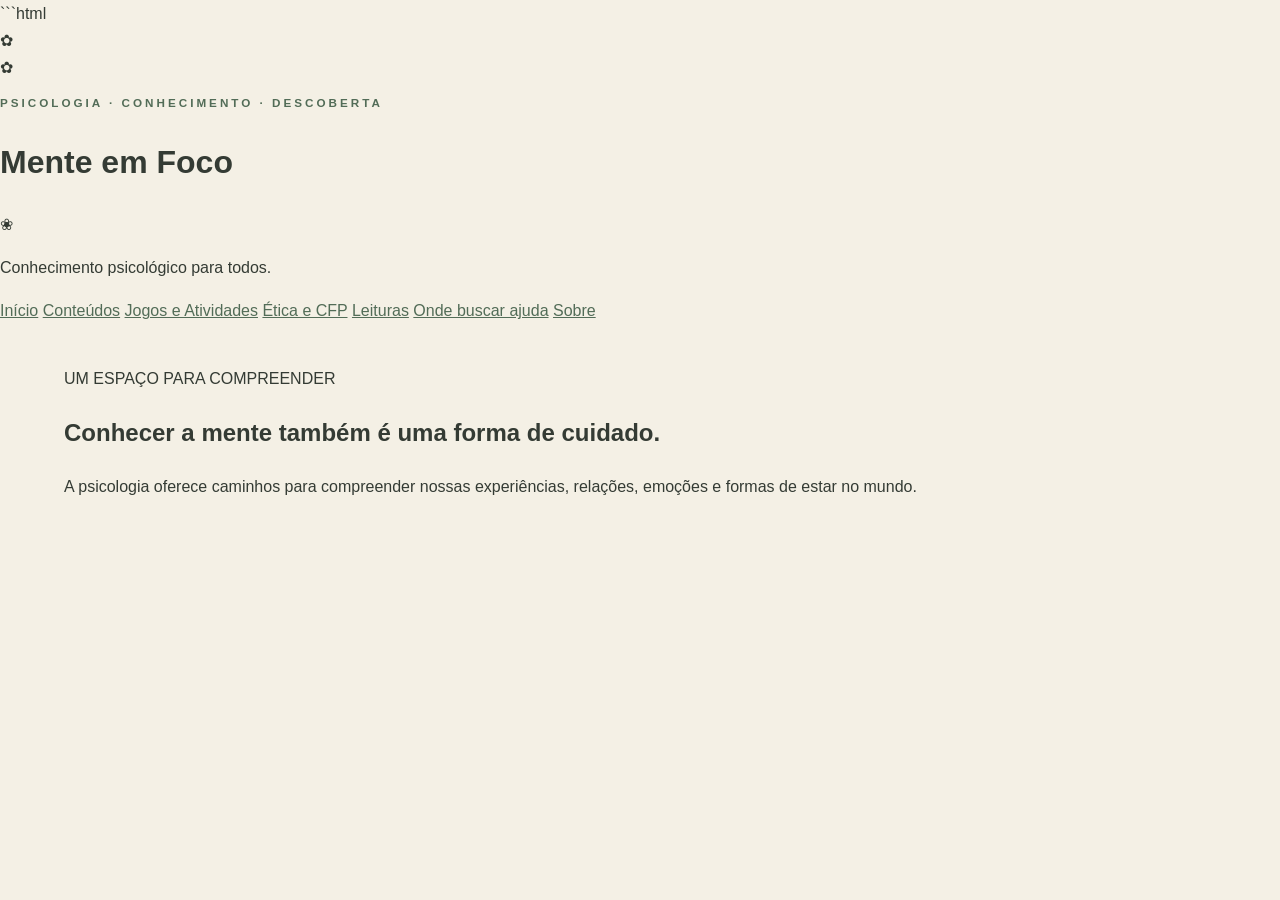
==== commit 981785f1: "Update index.html" ====
--- a/index.html
+++ b/index.html
@@ -1,190 +1,57 @@
-
+```html
 <!DOCTYPE html>
 <html lang="pt-BR">
 <head>
     <meta charset="UTF-8">
     <meta name="viewport" content="width=device-width, initial-scale=1.0">
-    <meta name="description" content="Mente em Foco: um espaço de conhecimento psicológico, psicoeducação, ciência e descoberta.">
-    <title>Mente em Foco | Psicologia e Conhecimento</title>
+    <meta name="description" content="Mente em Foco: conhecimento psicológico acessível, responsável e fundamentado.">
+    <title>Mente em Foco | Conhecimento psicológico para todos</title>
     <link rel="stylesheet" href="css/estilo.css">
 </head>
 
 <body class="home-page">
 
+<header class="site-header home-header">
+    <div class="botanical-frame botanical-left" aria-hidden="true">✿</div>
+    <div class="botanical-frame botanical-right" aria-hidden="true">✿</div>
+
+    <div class="header-content">
+        <p class="eyebrow">PSICOLOGIA · CONHECIMENTO · DESCOBERTA</p>
+
+        <h1>Mente em Foco</h1>
+
+        <div class="ornament" aria-hidden="true">
+            <span></span> ❀ <span></span>
+        </div>
+
+        <p class="header-subtitle">
+            Conhecimento psicológico para todos.
+        </p>
+
+        <nav class="main-nav" aria-label="Navegação principal">
+            <a href="index.html">Início</a>
+            <a href="conteudos.html">Conteúdos</a>
+            <a href="atividades.html">Jogos e Atividades</a>
+            <a href="etica.html">Ética e CFP</a>
+            <a href="leituras.html">Leituras</a>
+            <a href="ajuda.html">Onde buscar ajuda</a>
+            <a href="sobre.html">Sobre</a>
+        </nav>
+    </div>
+</header>
+
 <main class="home-main">
 
-    <header class="home-cloud">
-        <a href="index.html" class="brand">
-            <span class="brand-symbol">Ψ</span>
-            <span class="brand-text">
-                <strong>Mente em Foco</strong>
-                <small>Um espaço entre a ciência,<br>a experiência e a descoberta.</small>
-            </span>
-        </a>
+    <section class="welcome-section">
+        <div class="welcome-text">
+            <p class="section-kicker">UM ESPAÇO PARA COMPREENDER</p>
 
-        <nav class="home-nav" aria-label="Navegação principal">
-            <a href="index.html" class="active">Início</a>
-            <a href="conteudos.html">Conteúdos</a>
-            <a href="atividades.html">Jogos e Atividades</a>
-            <a href="leituras.html">Leituras</a>
-            <a href="etica.html">Ética</a>
-            <a href="ajuda.html">Ajuda</a>
-            <a href="sobre.html">Sobre</a>
-        </nav>
-    </header>
-
-    <section class="home-hero">
-
-        <div class="hero-decoration decoration-left">✳</div>
-        <div class="hero-decoration decoration-right">Ψ</div>
-
-        <div class="hero-copy">
-            <span class="eyebrow">PSICOLOGIA · CIÊNCIA · DESCOBERTA</span>
-
-            <h1>
-                A mente é um
-                <em>território fascinante.</em>
-            </h1>
-
-            <h2>Conhecê-la é uma jornada.</h2>
-
-            <div class="gold-line"></div>
+            <h2>Conhecer a mente também é uma forma de cuidado.</h2>
 
             <p>
-                Explore ideias, compreenda experiências e descubra
-                novas perspectivas sobre a Psicologia. Um espaço
-                para aprender, questionar e ampliar seus horizontes.
+                A psicologia oferece caminhos para compreender nossas experiências,
+                relações, emoções e formas de estar no mundo.
             </p>
 
-            <a href="conteudos.html" class="hero-button">
-                Comece sua descoberta <span>→</span>
-            </a>
-        </div>
-
-        <div class="hero-art" aria-label="Ilustração simbólica da relação entre mente e natureza">
-
-            <div class="art-circle circle-one"></div>
-            <div class="art-circle circle-two"></div>
-            <div class="art-symbol">Ψ</div>
-
-            <svg class="mind-illustration" viewBox="0 0 440 480" role="img" aria-label="Silhueta humana com elementos de árvore">
-
-                <path class="face-shape"
-                    d="M240 55 C145 35 75 105 75 205 C75 255 96 290 120 320 L110 365 L170 380 L185 440 L330 440 L310 365 C345 325 365 275 360 210 C355 115 315 65 240 55Z"/>
-
-                <path class="brain-shape"
-                    d="M125 185 C95 155 115 105 155 105 C165 55 220 45 245 80 C280 50 325 85 315 120 C360 145 345 195 310 205 C285 230 150 230 125 185Z"/>
-
-                <path class="tree-trunk"
-                    d="M220 215 C205 180 200 155 180 135 M220 215 C225 180 245 155 275 130 M220 215 C215 185 220 150 220 115 M220 215 L220 290"/>
-
-                <path class="tree-branches"
-                    d="M180 135 L150 125 M180 135 L175 105 M275 130 L300 110 M275 130 L270 95 M220 150 L200 125 M220 150 L240 120"/>
-
-                <g class="tree-leaves">
-                    <ellipse cx="150" cy="124" rx="12" ry="6" transform="rotate(25 150 124)"/>
-                    <ellipse cx="175" cy="105" rx="12" ry="6" transform="rotate(-50 175 105)"/>
-                    <ellipse cx="300" cy="110" rx="12" ry="6" transform="rotate(-30 300 110)"/>
-                    <ellipse cx="270" cy="95" rx="12" ry="6" transform="rotate(35 270 95)"/>
-                    <ellipse cx="200" cy="125" rx="11" ry="5" transform="rotate(35 200 125)"/>
-                    <ellipse cx="240" cy="120" rx="11" ry="5" transform="rotate(-35 240 120)"/>
-                </g>
-
-                <path class="face-detail"
-                    d="M300 220 C325 230 330 250 310 265 L295 275 C310 290 300 305 285 305 M300 335 C280 355 250 355 230 340"/>
-            </svg>
-
-            <div class="art-caption">
-                <span>01 — MENTE E EXPERIÊNCIA</span>
-                <span>Conhecimento em movimento</span>
-            </div>
-        </div>
-
-        <span class="botanical botanical-one">❧</span>
-        <span class="botanical botanical-two">✿</span>
-        <span class="botanical botanical-three">❧</span>
-    </section>
-
-    <section class="home-paths">
-        <div class="paths-heading">
-            <span class="eyebrow">EXPLORE O ESPAÇO</span>
-            <h2>Conhecimento em diferentes caminhos.</h2>
-            <p>Cada descoberta abre espaço para novas perguntas.</p>
-        </div>
-
-        <div class="path-grid">
-
-            <a href="conteudos.html" class="path-card">
-                <span class="path-number">01</span>
-                <span class="path-icon">❧</span>
-                <h3>Conteúdos</h3>
-                <p>Aprenda, compreenda e aprofunde seus conhecimentos.</p>
-                <span class="path-link">Explorar →</span>
-            </a>
-
-            <a href="atividades.html" class="path-card">
-                <span class="path-number">02</span>
-                <span class="path-icon">✳</span>
-                <h3>Jogos e Atividades</h3>
-                <p>Experimente outras formas de aprender Psicologia.</p>
-                <span class="path-link">Descobrir →</span>
-            </a>
-
-            <a href="leituras.html" class="path-card">
-                <span class="path-number">03</span>
-                <span class="path-icon">⌘</span>
-                <h3>Leituras</h3>
-                <p>Amplie seus horizontes por meio da produção científica.</p>
-                <span class="path-link">Conhecer →</span>
-            </a>
-
-            <a href="etica.html" class="path-card">
-                <span class="path-number">04</span>
-                <span class="path-icon">⚖</span>
-                <h3>Ética e Psicologia</h3>
-                <p>Conhecimento também exige responsabilidade.</p>
-                <span class="path-link">Refletir →</span>
-            </a>
-
-        </div>
-    </section>
-
-    <section class="home-manifesto">
-        <span class="eyebrow">NOSSO PROPÓSITO</span>
-
-        <h2>
-            Conhecimento psicológico
-            <em>é para todos.</em>
-        </h2>
-
-        <p>
-            Acreditamos que aproximar a Psicologia da vida cotidiana
-            é uma forma de ampliar o acesso ao conhecimento,
-            estimular a reflexão e fortalecer a autonomia.
-        </p>
-
-        <a href="sobre.html">Conheça o Mente em Foco →</a>
-    </section>
-
-    <section class="home-note">
-        <span class="note-symbol">Ψ</span>
-        <div>
-            <h3>Conhecimento com responsabilidade.</h3>
             <p>
-                Este é um espaço educativo e informativo. Seus conteúdos
-                não substituem acompanhamento psicológico, avaliação
-                profissional ou atendimento em saúde mental.
-            </p>
-        </div>
-    </section>
-
-</main>
-
-<footer class="home-footer">
-    <span>Mente em Foco</span>
-    <p>Psicologia, ciência e experiência.</p>
-    <small>Um espaço de conhecimento e descoberta.</small>
-</footer>
-
-</body>
-</html>
+               
--- a/css/estilo.css
+++ b/css/estilo.css
@@ -1,10 +1,10 @@
 
 /* ==========================================
-   MENTE EM FOCO — CAPA EDITORIAL
-   Herbário contemporâneo
+   MENTE EM FOCO
+   Identidade editorial — Herbário contemporâneo
 ========================================== */
 
-.home-page {
+:root {
     --forest: #183D30;
     --forest-soft: #526C57;
     --sage: #71866D;
@@ -13,14 +13,37 @@
     --gold: #A88955;
     --ink: #343B34;
     --white: #FFFCF4;
-
+}
+
+* {
+    box-sizing: border-box;
+    scroll-behavior: smooth;
+}
+
+body {
+    margin: 0;
     background: var(--paper);
     color: var(--ink);
     font-family: "Segoe UI", Arial, sans-serif;
-}
-
-.home-page * {
-    box-sizing: border-box;
+    line-height: 1.7;
+}
+
+a {
+    color: var(--forest-soft);
+}
+
+a:focus-visible {
+    outline: 3px solid var(--gold);
+    outline-offset: 4px;
+}
+
+/* ==========================================
+   PÁGINA INICIAL
+========================================== */
+
+.home-page {
+    background: var(--paper);
+    color: var(--ink);
 }
 
 .home-main {
@@ -29,7 +52,7 @@
     padding: 25px 5%;
 }
 
-/* NUVEM / CABEÇALHO */
+/* CABEÇALHO EM FORMATO ORGÂNICO */
 
 .home-cloud {
     position: relative;
@@ -40,7 +63,7 @@
     gap: 25px;
     flex-wrap: wrap;
     padding: 24px 35px;
-    background: rgba(255, 252, 244, .93);
+    background: rgba(255, 252, 244, .95);
     border: 1px solid rgba(168, 137, 85, .25);
     border-radius: 55px 80px 48px 65px;
     box-shadow: 0 12px 35px rgba(50, 60, 45, .07);
@@ -215,7 +238,7 @@
 }
 
 
-/* ILUSTRAÇÃO */
+/* ILUSTRAÇÃO DA MENTE */
 
 .hero-art {
     position: relative;
@@ -318,7 +341,7 @@
 }
 
 
-/* DECORAÇÃO BOTÂNICA */
+/* DETALHES BOTÂNICOS DISCRETOS */
 
 .hero-decoration {
     position: absolute;
@@ -371,7 +394,7 @@
 }
 
 
-/* CAMINHOS EDITORIAIS */
+/* CAMINHOS DO CONHECIMENTO */
 
 .home-paths {
     padding: 65px 3% 75px;
@@ -499,7 +522,7 @@
 }
 
 
-/* NOTA DE RESPONSABILIDADE */
+/* RESPONSABILIDADE */
 
 .home-note {
     display: flex;
@@ -557,9 +580,100 @@
 }
 
 
-/* RESPONSIVIDADE */
+/* ==========================================
+   OUTRAS PÁGINAS DO SITE
+========================================== */
+
+body:not(.home-page) {
+    background: var(--paper);
+    color: var(--ink);
+}
+
+body:not(.home-page) header {
+    background: var(--forest);
+    color: var(--white);
+    padding: 26px 7%;
+}
+
+body:not(.home-page) header h1 {
+    max-width: 1160px;
+    margin: auto auto 18px;
+    color: var(--white);
+    font-family: Georgia, serif;
+    font-size: 2rem;
+    font-weight: normal;
+}
+
+body:not(.home-page) nav {
+    max-width: 1160px;
+    margin: auto;
+    display: flex;
+    flex-wrap: wrap;
+    gap: 8px 22px;
+}
+
+body:not(.home-page) nav a {
+    color: #DCE8DC;
+    text-decoration: none;
+    font-size: .88rem;
+}
+
+body:not(.home-page) main {
+    max-width: 1160px;
+    margin: auto;
+    padding: 0 35px;
+}
+
+body:not(.home-page) main section {
+    padding: 65px 5%;
+    border-bottom: 1px solid #D9DFD5;
+}
+
+body:not(.home-page) main section:first-child {
+    margin-top: 35px;
+    padding: 65px 7%;
+    background: var(--forest);
+    color: var(--white);
+    border-radius: 5px 65px 5px 5px;
+}
+
+body:not(.home-page) main section:first-child h1,
+body:not(.home-page) main section:first-child h2 {
+    color: var(--white);
+    font-family: Georgia, serif;
+    font-weight: normal;
+}
+
+body:not(.home-page) main section:first-child p {
+    color: #E0E9DF;
+}
+
+body:not(.home-page) main section h2 {
+    color: var(--forest);
+    font-family: Georgia, serif;
+    font-size: 2rem;
+    font-weight: normal;
+}
+
+body:not(.home-page) main section h3 {
+    color: var(--forest-soft);
+}
+
+body:not(.home-page) footer {
+    margin-top: 40px;
+    padding: 45px 7%;
+    background: var(--forest);
+    color: #DCE8DC;
+    text-align: center;
+}
+
+
+/* ==========================================
+   RESPONSIVIDADE
+========================================== */
 
 @media (max-width: 950px) {
+
     .home-cloud {
         justify-content: center;
         border-radius: 35px;
@@ -593,6 +707,7 @@
 }
 
 @media (max-width: 650px) {
+
     .home-main {
         padding: 14px 4%;
     }
@@ -684,10 +799,6 @@
         border-bottom: 0;
     }
 
-    .path-card:nth-child(2) {
-        border-bottom: 1px solid var(--sand);
-    }
-
     .home-manifesto {
         padding: 55px 8%;
     }
@@ -701,12 +812,21 @@
     .note-symbol {
         font-size: 2.5rem;
     }
+
+    body:not(.home-page) main {
+        padding: 0 18px;
+    }
+
+    body:not(.home-page) main section {
+        padding: 40px 5%;
+    }
 }
 
 @media (prefers-reduced-motion: reduce) {
-    .home-page *,
-    .home-page *::before,
-    .home-page *::after {
+    *,
+    *::before,
+    *::after {
+        scroll-behavior: auto !important;
         transition: none !important;
     }
 }
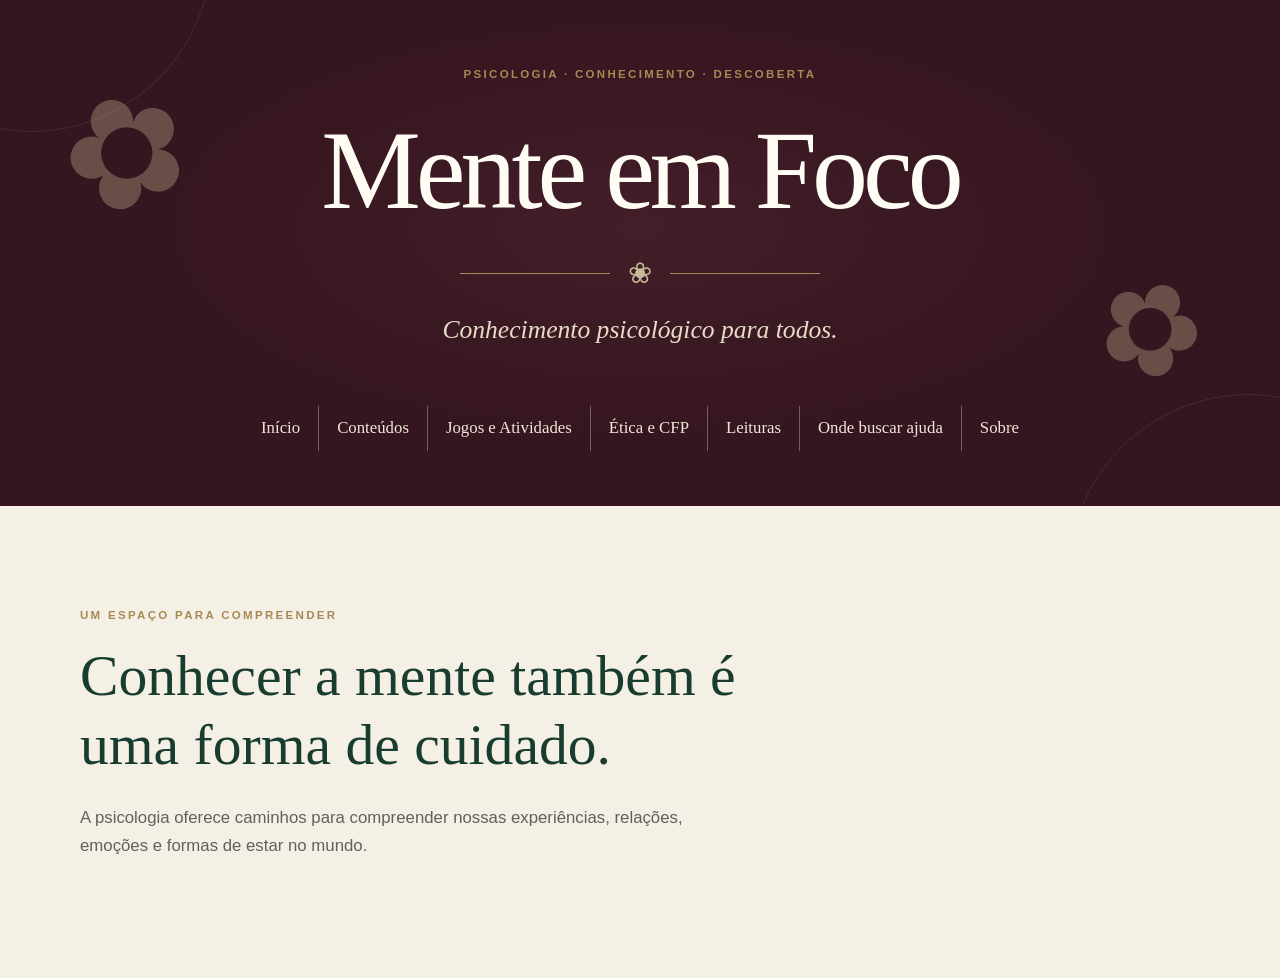
==== commit 684f9cce: "Update index.html" ====
--- a/index.html
+++ b/index.html
@@ -1,4 +1,4 @@
-```html
+
 <!DOCTYPE html>
 <html lang="pt-BR">
 <head>
--- a/css/estilo.css
+++ b/css/estilo.css
@@ -1,22 +1,34 @@
-
-/* ==========================================
+/* =========================================
    MENTE EM FOCO
-   Identidade editorial — Herbário contemporâneo
-========================================== */
+   Herbário contemporâneo
+   ========================================= */
 
 :root {
+    --wine: #35151F;
+    --wine-light: #512632;
     --forest: #183D30;
     --forest-soft: #526C57;
     --sage: #71866D;
     --paper: #F4F0E5;
+    --cream: #FFFCF4;
     --sand: #C9B995;
     --gold: #A88955;
     --ink: #343B34;
-    --white: #FFFCF4;
-}
+    --muted: #77766D;
+
+    --serif: Georgia, "Times New Roman", serif;
+    --sans: Arial, Helvetica, sans-serif;
+
+    --shadow: 0 12px 35px rgba(53, 21, 31, 0.08);
+}
+
+/* RESET E BASE */
 
 * {
     box-sizing: border-box;
+}
+
+html {
     scroll-behavior: smooth;
 }
 
@@ -24,565 +36,447 @@
     margin: 0;
     background: var(--paper);
     color: var(--ink);
-    font-family: "Segoe UI", Arial, sans-serif;
+    font-family: var(--sans);
     line-height: 1.7;
 }
 
 a {
-    color: var(--forest-soft);
+    color: inherit;
+    text-decoration: none;
 }
 
 a:focus-visible {
     outline: 3px solid var(--gold);
-    outline-offset: 4px;
-}
-
-/* ==========================================
-   PÁGINA INICIAL
-========================================== */
+    outline-offset: 5px;
+}
+
+h1, h2, h3 {
+    font-family: var(--serif);
+    font-weight: normal;
+    line-height: 1.2;
+}
+
+p {
+    margin-top: 0;
+}
+
+img {
+    max-width: 100%;
+}
+
+/* =========================================
+   CABEÇALHO DA PÁGINA INICIAL
+   ========================================= */
 
 .home-page {
     background: var(--paper);
-    color: var(--ink);
-}
-
-.home-main {
-    max-width: 1450px;
-    margin: auto;
-    padding: 25px 5%;
-}
-
-/* CABEÇALHO EM FORMATO ORGÂNICO */
-
-.home-cloud {
+}
+
+.home-header {
     position: relative;
-    z-index: 5;
-    display: flex;
-    align-items: center;
-    justify-content: space-between;
-    gap: 25px;
-    flex-wrap: wrap;
-    padding: 24px 35px;
-    background: rgba(255, 252, 244, .95);
-    border: 1px solid rgba(168, 137, 85, .25);
-    border-radius: 55px 80px 48px 65px;
-    box-shadow: 0 12px 35px rgba(50, 60, 45, .07);
-}
-
-.brand {
-    display: flex;
-    align-items: center;
-    gap: 16px;
-    color: var(--forest);
-    text-decoration: none;
-}
-
-.brand-symbol {
-    display: grid;
-    place-items: center;
-    width: 68px;
-    height: 68px;
-    border: 1px solid var(--sage);
+    overflow: hidden;
+    min-height: 490px;
+    padding: 65px 24px 55px;
+    background:
+        radial-gradient(ellipse at 50% 45%, rgba(105, 57, 68, 0.25), transparent 55%),
+        var(--wine);
+    color: var(--cream);
+    text-align: center;
+    isolation: isolate;
+}
+
+.home-header::before,
+.home-header::after {
+    position: absolute;
+    z-index: -1;
+    width: 360px;
+    height: 360px;
+    border: 1px solid rgba(200, 185, 149, 0.13);
     border-radius: 50%;
-    font-family: Georgia, serif;
-    font-size: 2.6rem;
-}
-
-.brand-text {
-    display: flex;
-    flex-direction: column;
-}
-
-.brand-text strong {
-    font-family: Georgia, serif;
-    font-size: 2rem;
-    font-weight: normal;
-    letter-spacing: -1px;
-}
-
-.brand-text small {
-    color: var(--forest-soft);
-    font-family: Georgia, serif;
-    font-size: .92rem;
-    font-style: italic;
-    line-height: 1.4;
-}
-
-.home-nav {
+    content: "";
+}
+
+.home-header::before {
+    top: -230px;
+    left: -150px;
+}
+
+.home-header::after {
+    right: -150px;
+    bottom: -250px;
+}
+
+/* Ornamentação botânica discreta */
+
+.botanical-frame {
+    position: absolute;
+    color: var(--sand);
+    opacity: 0.35;
+    pointer-events: none;
+}
+
+.botanical-left {
+    top: 25px;
+    left: 5%;
+    font-family: var(--serif);
+    font-size: 150px;
+    transform: rotate(-25deg);
+}
+
+.botanical-right {
+    right: 6%;
+    bottom: 70px;
+    font-family: var(--serif);
+    font-size: 125px;
+    transform: rotate(25deg);
+}
+
+.header-content {
+    position: relative;
+    z-index: 1;
+    max-width: 1200px;
+    margin: 0 auto;
+}
+
+.eyebrow,
+.section-kicker {
+    color: var(--gold);
+    font-size: 0.72rem;
+    font-weight: bold;
+    letter-spacing: 0.2em;
+    text-transform: uppercase;
+}
+
+.home-header h1 {
+    margin: 18px 0 12px;
+    color: var(--cream);
+    font-size: clamp(3.5rem, 9vw, 7rem);
+    letter-spacing: -0.045em;
+}
+
+.ornament {
     display: flex;
     align-items: center;
     justify-content: center;
+    gap: 18px;
+    color: var(--sand);
+    font-size: 1.8rem;
+}
+
+.ornament span {
+    width: min(18vw, 150px);
+    height: 1px;
+    background: var(--gold);
+}
+
+.header-subtitle {
+    margin: 10px 0 55px;
+    color: #E8DCC9;
+    font-family: var(--serif);
+    font-size: clamp(1.1rem, 2.5vw, 1.6rem);
+    font-style: italic;
+}
+
+/* Navegação */
+
+.main-nav {
+    display: flex;
     flex-wrap: wrap;
-    gap: 12px 23px;
-}
-
-.home-nav a {
+    justify-content: center;
+    align-items: center;
+    gap: 12px 0;
+}
+
+.main-nav a {
+    padding: 8px 18px;
+    color: #F1E7D7;
+    font-family: var(--serif);
+    font-size: 1.05rem;
+    transition: color 0.25s ease;
+}
+
+.main-nav a + a {
+    border-left: 1px solid rgba(200, 185, 149, 0.45);
+}
+
+.main-nav a:hover {
+    color: var(--sand);
+}
+
+/* =========================================
+   CONTEÚDO DA PÁGINA INICIAL
+   ========================================= */
+
+.home-main {
+    max-width: 1180px;
+    margin: 0 auto;
+    padding: 0 30px;
+}
+
+.welcome-section {
+    display: grid;
+    grid-template-columns: 1.3fr 0.7fr;
+    align-items: center;
+    gap: 55px;
+    padding: 100px 0;
+}
+
+.welcome-text {
+    max-width: 680px;
+}
+
+.welcome-text h2 {
+    margin: 15px 0 25px;
+    color: var(--forest);
+    font-size: clamp(2.2rem, 5vw, 3.6rem);
+}
+
+.welcome-text p:not(.section-kicker) {
+    max-width: 650px;
+    color: #5F625A;
+    font-size: 1.05rem;
+}
+
+.welcome-art {
     position: relative;
-    color: var(--forest);
-    font-family: Georgia, serif;
-    font-size: .92rem;
-    font-weight: normal;
-    text-decoration: none;
-    padding: 9px 0;
-}
-
-.home-nav a::after {
-    content: "";
+    display: flex;
+    min-height: 300px;
+    align-items: center;
+    justify-content: center;
+    color: var(--forest);
+}
+
+.art-symbol {
+    display: flex;
+    width: 190px;
+    height: 190px;
+    align-items: center;
+    justify-content: center;
+    border: 1px solid var(--sand);
+    border-radius: 50%;
+    background: rgba(255, 252, 244, 0.55);
+    font-family: var(--serif);
+    font-size: 6rem;
+}
+
+.art-flower,
+.art-leaf,
+.art-flower-small {
     position: absolute;
-    left: 0;
-    bottom: 2px;
-    width: 0;
-    height: 2px;
-    background: var(--gold);
-    transition: width .25s;
-}
-
-.home-nav a:hover::after,
-.home-nav a.active::after {
-    width: 100%;
-}
-
-
-/* ABERTURA PRINCIPAL */
-
-.home-hero {
+    color: var(--sage);
+    font-family: var(--serif);
+}
+
+.art-flower {
+    top: 10px;
+    right: 12%;
+    font-size: 4rem;
+}
+
+.art-leaf {
+    bottom: 15px;
+    left: 7%;
+    font-size: 6rem;
+    transform: rotate(-35deg);
+}
+
+.art-flower-small {
+    right: 12%;
+    bottom: 30px;
+    color: var(--gold);
+    font-size: 2.8rem;
+}
+
+.text-link {
+    display: inline-block;
+    margin-top: 20px;
+    padding-bottom: 5px;
+    border-bottom: 1px solid var(--gold);
+    color: var(--forest);
+    font-family: var(--serif);
+    font-size: 1.08rem;
+    transition: color 0.2s ease;
+}
+
+.text-link:hover {
+    color: var(--wine-light);
+}
+
+/* =========================================
+   MANIFESTO
+   ========================================= */
+
+.manifesto-section {
+    padding: 75px 55px;
+    border-top: 1px solid rgba(168, 137, 85, 0.35);
+    border-bottom: 1px solid rgba(168, 137, 85, 0.35);
+    text-align: center;
+}
+
+.manifesto-section > h2 {
+    max-width: 700px;
+    margin: 15px auto 55px;
+    color: var(--forest);
+    font-size: clamp(2rem, 4vw, 3rem);
+}
+
+.manifesto-grid {
+    display: grid;
+    grid-template-columns: repeat(3, 1fr);
+    gap: 35px;
+    text-align: left;
+}
+
+.manifesto-grid article {
+    padding: 15px 22px;
+}
+
+.card-number {
+    color: var(--gold);
+    font-family: var(--serif);
+    font-size: 1.2rem;
+}
+
+.manifesto-grid h3 {
+    margin: 12px 0;
+    color: var(--forest);
+    font-size: 1.7rem;
+}
+
+.manifesto-grid p {
+    color: #62665D;
+}
+
+/* =========================================
+   CAMINHOS DE EXPLORAÇÃO
+   ========================================= */
+
+.explore-section {
+    padding: 100px 0;
+}
+
+.section-heading {
+    margin-bottom: 40px;
+    text-align: center;
+}
+
+.section-heading h2 {
+    margin-top: 12px;
+    color: var(--forest);
+    font-size: clamp(2.3rem, 5vw, 3.3rem);
+}
+
+.explore-grid {
+    display: grid;
+    grid-template-columns: repeat(2, 1fr);
+    gap: 22px;
+}
+
+.explore-card {
     position: relative;
+    display: block;
+    min-height: 220px;
+    padding: 32px;
+    border: 1px solid rgba(168, 137, 85, 0.25);
+    background: var(--cream);
+    transition: transform 0.25s ease, box-shadow 0.25s ease;
+}
+
+.explore-card:hover {
+    transform: translateY(-4px);
+    box-shadow: var(--shadow);
+}
+
+.explore-card > span:first-child {
+    color: var(--gold);
+    font-size: 0.7rem;
+    font-weight: bold;
+    letter-spacing: 0.14em;
+}
+
+.explore-card h3 {
+    max-width: 400px;
+    margin: 18px 0 10px;
+    color: var(--forest);
+    font-size: 1.8rem;
+}
+
+.explore-card p {
+    max-width: 420px;
+    margin-bottom: 15px;
+    color: #686A62;
+}
+
+.card-arrow {
+    position: absolute;
+    right: 28px;
+    bottom: 24px;
+    color: var(--gold);
+    font-size: 1.5rem;
+}
+
+/* =========================================
+   COMPROMISSO ÉTICO
+   ========================================= */
+
+.ethics-note {
     display: grid;
-    grid-template-columns: 1fr 1fr;
-    align-items: center;
-    min-height: 590px;
-    margin-top: 28px;
-    padding: 55px 5% 60px;
-    overflow: hidden;
-    isolation: isolate;
-}
-
-.hero-copy {
-    position: relative;
-    z-index: 2;
-    max-width: 620px;
-}
-
-.eyebrow {
-    display: block;
-    margin-bottom: 22px;
-    color: var(--forest-soft);
-    font-size: .73rem;
-    font-weight: 700;
-    letter-spacing: 3px;
-}
-
-.hero-copy h1 {
-    margin: 0;
-    color: var(--forest);
-    font-family: Georgia, serif;
-    font-size: clamp(3rem, 5.4vw, 5.2rem);
-    font-weight: normal;
-    line-height: 1.02;
-    letter-spacing: -2.5px;
-}
-
-.hero-copy h1 em {
-    display: block;
-    font-weight: normal;
-}
-
-.hero-copy h2 {
-    margin: 15px 0 25px;
-    color: var(--forest-soft);
-    font-family: Georgia, serif;
-    font-size: clamp(1.7rem, 3vw, 2.5rem);
-    font-style: italic;
-    font-weight: normal;
-}
-
-.gold-line {
-    width: 125px;
-    height: 2px;
-    margin: 28px 0;
-    background: var(--gold);
-}
-
-.hero-copy p {
-    max-width: 490px;
-    color: var(--ink);
-    font-family: Georgia, serif;
-    font-size: 1.15rem;
-    line-height: 1.75;
-}
-
-.hero-button {
-    display: inline-flex;
+    grid-template-columns: 100px 1fr;
     align-items: center;
     gap: 25px;
+    margin-bottom: 90px;
+    padding: 45px;
+    border-left: 3px solid var(--sage);
+    background: #EAE9DC;
+}
+
+.ethics-ornament {
+    color: var(--sage);
+    font-family: var(--serif);
+    font-size: 5rem;
+    text-align: center;
+}
+
+.ethics-note h2 {
+    margin: 10px 0;
+    color: var(--forest);
+    font-size: 2rem;
+}
+
+.ethics-note p:not(.section-kicker) {
+    max-width: 780px;
+    color: #5E625A;
+}
+
+/* =========================================
+   RODAPÉ
+   ========================================= */
+
+.site-footer {
+    padding: 55px 25px;
+    background: var(--forest);
+    color: var(--cream);
+    text-align: center;
+}
+
+.footer-name {
+    margin-bottom: 5px;
+    font-family: var(--serif);
+    font-size: 2rem;
+}
+
+.site-footer > p:not(.footer-name) {
+    color: #D8DDCF;
+}
+
+.footer-small {
     margin-top: 25px;
-    padding: 15px 25px;
-    border-radius: 40px;
-    background: var(--forest);
-    color: var(--white);
-    font-family: Georgia, serif;
-    font-size: 1rem;
-    font-weight: normal;
-    text-decoration: none;
-    transition: .25s;
-}
-
-.hero-button:hover {
-    background: var(--forest-soft);
-    color: white;
-    transform: translateY(-3px);
-}
-
-.hero-button span {
-    font-size: 1.3rem;
-}
-
-
-/* ILUSTRAÇÃO DA MENTE */
-
-.hero-art {
-    position: relative;
-    display: grid;
-    place-items: center;
-    min-height: 490px;
-}
-
-.mind-illustration {
-    position: relative;
-    z-index: 2;
-    width: min(100%, 430px);
-    height: auto;
-    filter: drop-shadow(0 15px 20px rgba(30, 55, 40, .08));
-}
-
-.face-shape {
-    fill: #71866D;
-    opacity: .88;
-}
-
-.brain-shape {
-    fill: #A8B99D;
-    stroke: #526C57;
-    stroke-width: 2;
-}
-
-.tree-trunk,
-.tree-branches {
-    fill: none;
-    stroke: #183D30;
-    stroke-width: 8;
-    stroke-linecap: round;
-    stroke-linejoin: round;
-}
-
-.tree-branches {
-    stroke-width: 4;
-}
-
-.tree-leaves {
-    fill: #526C57;
-}
-
-.face-detail {
-    fill: none;
-    stroke: #F4F0E5;
-    stroke-width: 3;
-    opacity: .85;
-    stroke-linecap: round;
-}
-
-.art-circle {
-    position: absolute;
-    border: 1px solid rgba(168, 137, 85, .45);
-    border-radius: 50%;
-}
-
-.circle-one {
-    width: 400px;
-    height: 400px;
-}
-
-.circle-two {
-    width: 470px;
-    height: 470px;
-    border-style: dashed;
-    opacity: .35;
-}
-
-.art-symbol {
-    position: absolute;
-    top: 45px;
-    right: 5%;
-    z-index: 3;
-    color: var(--gold);
-    font-family: Georgia, serif;
-    font-size: 5rem;
-    opacity: .85;
-}
-
-.art-caption {
-    position: absolute;
-    z-index: 3;
-    bottom: 0;
-    right: 5%;
-    display: flex;
-    flex-direction: column;
-    gap: 5px;
-    color: var(--forest-soft);
-    font-family: Georgia, serif;
-    font-size: .75rem;
-    text-align: right;
-}
-
-.art-caption span:first-child {
-    color: var(--gold);
-    font-size: .65rem;
-    letter-spacing: 2px;
-}
-
-
-/* DETALHES BOTÂNICOS DISCRETOS */
-
-.hero-decoration {
-    position: absolute;
-    z-index: -1;
-    color: rgba(113, 134, 109, .12);
-    font-family: Georgia, serif;
-    pointer-events: none;
-}
-
-.decoration-left {
-    top: 8%;
-    left: -2%;
-    font-size: 9rem;
-}
-
-.decoration-right {
-    right: 0;
-    bottom: 5%;
-    font-size: 10rem;
-    color: rgba(168, 137, 85, .13);
-}
-
-.botanical {
-    position: absolute;
-    z-index: 1;
-    color: var(--sage);
-    opacity: .55;
-    pointer-events: none;
-}
-
-.botanical-one {
-    top: 5%;
-    right: 12%;
-    font-size: 4rem;
-    transform: rotate(-35deg);
-}
-
-.botanical-two {
-    bottom: 10%;
-    left: 1%;
-    font-size: 2rem;
-    color: var(--gold);
-}
-
-.botanical-three {
-    bottom: 0;
-    right: 35%;
-    font-size: 3rem;
-    transform: rotate(35deg);
-}
-
-
-/* CAMINHOS DO CONHECIMENTO */
-
-.home-paths {
-    padding: 65px 3% 75px;
-    border-top: 1px solid rgba(168, 137, 85, .35);
-}
-
-.paths-heading {
-    margin-bottom: 35px;
-}
-
-.paths-heading h2,
-.home-manifesto h2 {
-    margin: 0;
-    color: var(--forest);
-    font-family: Georgia, serif;
-    font-size: clamp(2rem, 3.5vw, 3rem);
-    font-weight: normal;
-    line-height: 1.2;
-}
-
-.paths-heading p {
-    color: var(--forest-soft);
-    font-family: Georgia, serif;
-    font-size: 1.05rem;
-}
-
-.path-grid {
-    display: grid;
-    grid-template-columns: repeat(4, 1fr);
-    border-top: 1px solid var(--sand);
-    border-bottom: 1px solid var(--sand);
-}
-
-.path-card {
-    position: relative;
-    display: flex;
-    flex-direction: column;
-    min-height: 245px;
-    padding: 28px 25px;
-    border-right: 1px solid var(--sand);
-    color: var(--ink);
-    text-decoration: none;
-    transition: background .25s, transform .25s;
-}
-
-.path-card:last-child {
-    border-right: 0;
-}
-
-.path-card:hover {
-    background: rgba(255, 252, 244, .7);
-    color: var(--ink);
-    transform: translateY(-4px);
-}
-
-.path-number {
-    color: var(--gold);
-    font-family: Georgia, serif;
-    font-size: .8rem;
-    letter-spacing: 2px;
-}
-
-.path-icon {
-    margin-top: 16px;
-    color: var(--sage);
-    font-family: Georgia, serif;
-    font-size: 2rem;
-}
-
-.path-card h3 {
-    margin: 12px 0 7px;
-    color: var(--forest);
-    font-family: Georgia, serif;
-    font-size: 1.35rem;
-    font-weight: normal;
-}
-
-.path-card p {
-    color: var(--forest-soft);
-    font-size: .9rem;
-    line-height: 1.6;
-}
-
-.path-link {
-    margin-top: auto;
-    padding-top: 15px;
-    color: var(--gold);
-    font-family: Georgia, serif;
-}
-
-
-/* MANIFESTO */
-
-.home-manifesto {
-    position: relative;
-    padding: 80px 10%;
-    background: #E9EDE4;
-    text-align: center;
-}
-
-.home-manifesto .eyebrow {
-    margin-bottom: 20px;
-}
-
-.home-manifesto h2 em {
-    display: block;
-    color: var(--forest-soft);
-    font-weight: normal;
-}
-
-.home-manifesto p {
-    max-width: 700px;
-    margin: 25px auto;
-    color: var(--ink);
-    font-family: Georgia, serif;
-    font-size: 1.1rem;
-    line-height: 1.8;
-}
-
-.home-manifesto a {
-    display: inline-block;
-    margin-top: 10px;
-    color: var(--forest);
-    text-underline-offset: 5px;
-}
-
-
-/* RESPONSABILIDADE */
-
-.home-note {
-    display: flex;
-    align-items: center;
-    gap: 25px;
-    max-width: 850px;
-    margin: 65px auto;
-    padding: 0 20px;
-}
-
-.note-symbol {
-    color: var(--gold);
-    font-family: Georgia, serif;
-    font-size: 3.5rem;
-}
-
-.home-note h3 {
-    margin: 0 0 8px;
-    color: var(--forest);
-    font-family: Georgia, serif;
-    font-size: 1.3rem;
-    font-weight: normal;
-}
-
-.home-note p {
-    margin: 0;
-    color: var(--forest-soft);
-    font-size: .9rem;
-    line-height: 1.7;
-}
-
-
-/* RODAPÉ */
-
-.home-footer {
-    padding: 45px 20px;
-    background: var(--forest);
-    color: var(--paper);
-    text-align: center;
-}
-
-.home-footer span {
-    font-family: Georgia, serif;
-    font-size: 1.6rem;
-}
-
-.home-footer p {
-    margin: 8px 0;
-    font-family: Georgia, serif;
-    font-style: italic;
-}
-
-.home-footer small {
-    color: #C9D2C4;
-}
-
-
-/* ==========================================
-   OUTRAS PÁGINAS DO SITE
-========================================== */
+    font-size: 0.85rem;
+}
+
+/* =========================================
+   ESTILO COMPARTILHADO DAS OUTRAS PÁGINAS
+   ========================================= */
 
 body:not(.home-page) {
     background: var(--paper);
@@ -590,243 +484,191 @@
 }
 
 body:not(.home-page) header {
-    background: var(--forest);
-    color: var(--white);
-    padding: 26px 7%;
+    padding: 30px 22px;
+    background: var(--wine);
+    color: var(--cream);
+    text-align: center;
 }
 
 body:not(.home-page) header h1 {
-    max-width: 1160px;
-    margin: auto auto 18px;
-    color: var(--white);
-    font-family: Georgia, serif;
-    font-size: 2rem;
-    font-weight: normal;
+    margin: 5px 0 15px;
+    color: var(--cream);
+    font-size: clamp(2rem, 5vw, 3.5rem);
 }
 
 body:not(.home-page) nav {
-    max-width: 1160px;
-    margin: auto;
     display: flex;
     flex-wrap: wrap;
-    gap: 8px 22px;
+    justify-content: center;
+    gap: 8px 18px;
 }
 
 body:not(.home-page) nav a {
-    color: #DCE8DC;
-    text-decoration: none;
-    font-size: .88rem;
+    padding: 6px;
+    color: var(--cream);
+    font-family: var(--serif);
+}
+
+body:not(.home-page) nav a:hover {
+    color: var(--sand);
 }
 
 body:not(.home-page) main {
-    max-width: 1160px;
-    margin: auto;
-    padding: 0 35px;
+    width: min(100% - 40px, 1050px);
+    margin: 55px auto;
 }
 
 body:not(.home-page) main section {
-    padding: 65px 5%;
-    border-bottom: 1px solid #D9DFD5;
-}
-
-body:not(.home-page) main section:first-child {
-    margin-top: 35px;
-    padding: 65px 7%;
-    background: var(--forest);
-    color: var(--white);
-    border-radius: 5px 65px 5px 5px;
-}
-
-body:not(.home-page) main section:first-child h1,
-body:not(.home-page) main section:first-child h2 {
-    color: var(--white);
-    font-family: Georgia, serif;
-    font-weight: normal;
-}
-
-body:not(.home-page) main section:first-child p {
-    color: #E0E9DF;
-}
-
-body:not(.home-page) main section h2 {
-    color: var(--forest);
-    font-family: Georgia, serif;
+    margin-bottom: 35px;
+    padding: 30px;
+    border: 1px solid rgba(168, 137, 85, 0.2);
+    background: var(--cream);
+}
+
+body:not(.home-page) main h2 {
+    color: var(--forest);
     font-size: 2rem;
-    font-weight: normal;
-}
-
-body:not(.home-page) main section h3 {
+}
+
+body:not(.home-page) main h3 {
     color: var(--forest-soft);
-}
-
-body:not(.home-page) footer {
-    margin-top: 40px;
-    padding: 45px 7%;
-    background: var(--forest);
-    color: #DCE8DC;
-    text-align: center;
-}
-
-
-/* ==========================================
+    font-size: 1.45rem;
+}
+
+body:not(.home-page) main p,
+body:not(.home-page) main li {
+    color: #565D55;
+}
+
+body:not(.home-page) main a {
+    color: var(--forest-soft);
+    text-decoration: underline;
+    text-decoration-color: var(--sand);
+    text-underline-offset: 4px;
+}
+
+body:not(.home-page) main a:hover {
+    color: var(--wine-light);
+}
+
+/* =========================================
    RESPONSIVIDADE
-========================================== */
-
-@media (max-width: 950px) {
-
-    .home-cloud {
-        justify-content: center;
-        border-radius: 35px;
-    }
-
-    .home-nav {
-        width: 100%;
-    }
-
-    .home-hero {
-        grid-template-columns: 1fr 1fr;
-        padding-left: 2%;
-        padding-right: 2%;
-    }
-
-    .hero-copy h1 {
-        font-size: 3.3rem;
-    }
-
-    .path-grid {
-        grid-template-columns: repeat(2, 1fr);
-    }
-
-    .path-card:nth-child(2) {
-        border-right: 0;
-    }
-
-    .path-card:nth-child(-n+2) {
-        border-bottom: 1px solid var(--sand);
-    }
-}
-
-@media (max-width: 650px) {
+   ========================================= */
+
+@media (max-width: 760px) {
+
+    .home-header {
+        min-height: auto;
+        padding: 55px 18px 40px;
+    }
+
+    .home-header h1 {
+        font-size: clamp(3rem, 12vw, 5rem);
+    }
+
+    .header-subtitle {
+        margin-bottom: 35px;
+    }
+
+    .main-nav {
+        gap: 8px;
+    }
+
+    .main-nav a {
+        padding: 7px 10px;
+        font-size: 0.95rem;
+    }
+
+    .main-nav a + a {
+        border-left: none;
+    }
+
+    .botanical-left {
+        left: -65px;
+        font-size: 110px;
+    }
+
+    .botanical-right {
+        right: -55px;
+        font-size: 100px;
+    }
 
     .home-main {
-        padding: 14px 4%;
-    }
-
-    .home-cloud {
-        padding: 22px 15px;
-        gap: 18px;
-    }
-
-    .brand-symbol {
-        width: 52px;
-        height: 52px;
-        font-size: 2rem;
-    }
-
-    .brand-text strong {
-        font-size: 1.6rem;
-    }
-
-    .brand-text small {
-        font-size: .78rem;
-    }
-
-    .home-nav {
-        gap: 8px 15px;
-    }
-
-    .home-nav a {
-        font-size: .82rem;
-    }
-
-    .home-hero {
-        display: flex;
-        flex-direction: column;
-        align-items: stretch;
-        padding: 55px 5% 35px;
-    }
-
-    .hero-copy h1 {
-        font-size: 3.1rem;
-    }
-
-    .hero-copy h2 {
-        font-size: 1.8rem;
-    }
-
-    .hero-copy p {
-        font-size: 1rem;
-    }
-
-    .hero-art {
-        min-height: 390px;
-        margin-top: 25px;
-    }
-
-    .mind-illustration {
-        max-width: 330px;
-    }
-
-    .circle-one {
-        width: 300px;
-        height: 300px;
-    }
-
-    .circle-two {
-        width: 350px;
-        height: 350px;
+        padding: 0 22px;
+    }
+
+    .welcome-section {
+        grid-template-columns: 1fr;
+        gap: 20px;
+        padding: 65px 0;
+    }
+
+    .welcome-art {
+        min-height: 230px;
     }
 
     .art-symbol {
-        font-size: 3.5rem;
-    }
-
-    .home-paths {
-        padding: 45px 2%;
-    }
-
-    .path-grid {
+        width: 150px;
+        height: 150px;
+        font-size: 4.5rem;
+    }
+
+    .manifesto-section {
+        padding: 55px 10px;
+    }
+
+    .manifesto-grid {
         grid-template-columns: 1fr;
-    }
-
-    .path-card {
+        gap: 15px;
+    }
+
+    .manifesto-grid article {
+        padding: 12px;
+    }
+
+    .explore-section {
+        padding: 65px 0;
+    }
+
+    .explore-grid {
+        grid-template-columns: 1fr;
+    }
+
+    .explore-card {
         min-height: 190px;
-        border-right: 0;
-        border-bottom: 1px solid var(--sand);
-    }
-
-    .path-card:last-child {
-        border-bottom: 0;
-    }
-
-    .home-manifesto {
-        padding: 55px 8%;
-    }
-
-    .home-note {
-        align-items: flex-start;
-        gap: 15px;
-        margin: 45px auto;
-    }
-
-    .note-symbol {
-        font-size: 2.5rem;
+        padding: 25px;
+    }
+
+    .ethics-note {
+        grid-template-columns: 1fr;
+        gap: 10px;
+        margin-bottom: 60px;
+        padding: 28px;
+    }
+
+    .ethics-ornament {
+        font-size: 3rem;
     }
 
     body:not(.home-page) main {
-        padding: 0 18px;
+        width: min(100% - 24px, 1050px);
+        margin: 30px auto;
     }
 
     body:not(.home-page) main section {
-        padding: 40px 5%;
+        padding: 22px;
     }
 }
 
 @media (prefers-reduced-motion: reduce) {
+    html {
+        scroll-behavior: auto;
+    }
+
     *,
     *::before,
     *::after {
-        scroll-behavior: auto !important;
-        transition: none !important;
-    }
-}
+        transition-duration: 0.01ms !important;
+        animation-duration: 0.01ms !important;
+    }
+}
